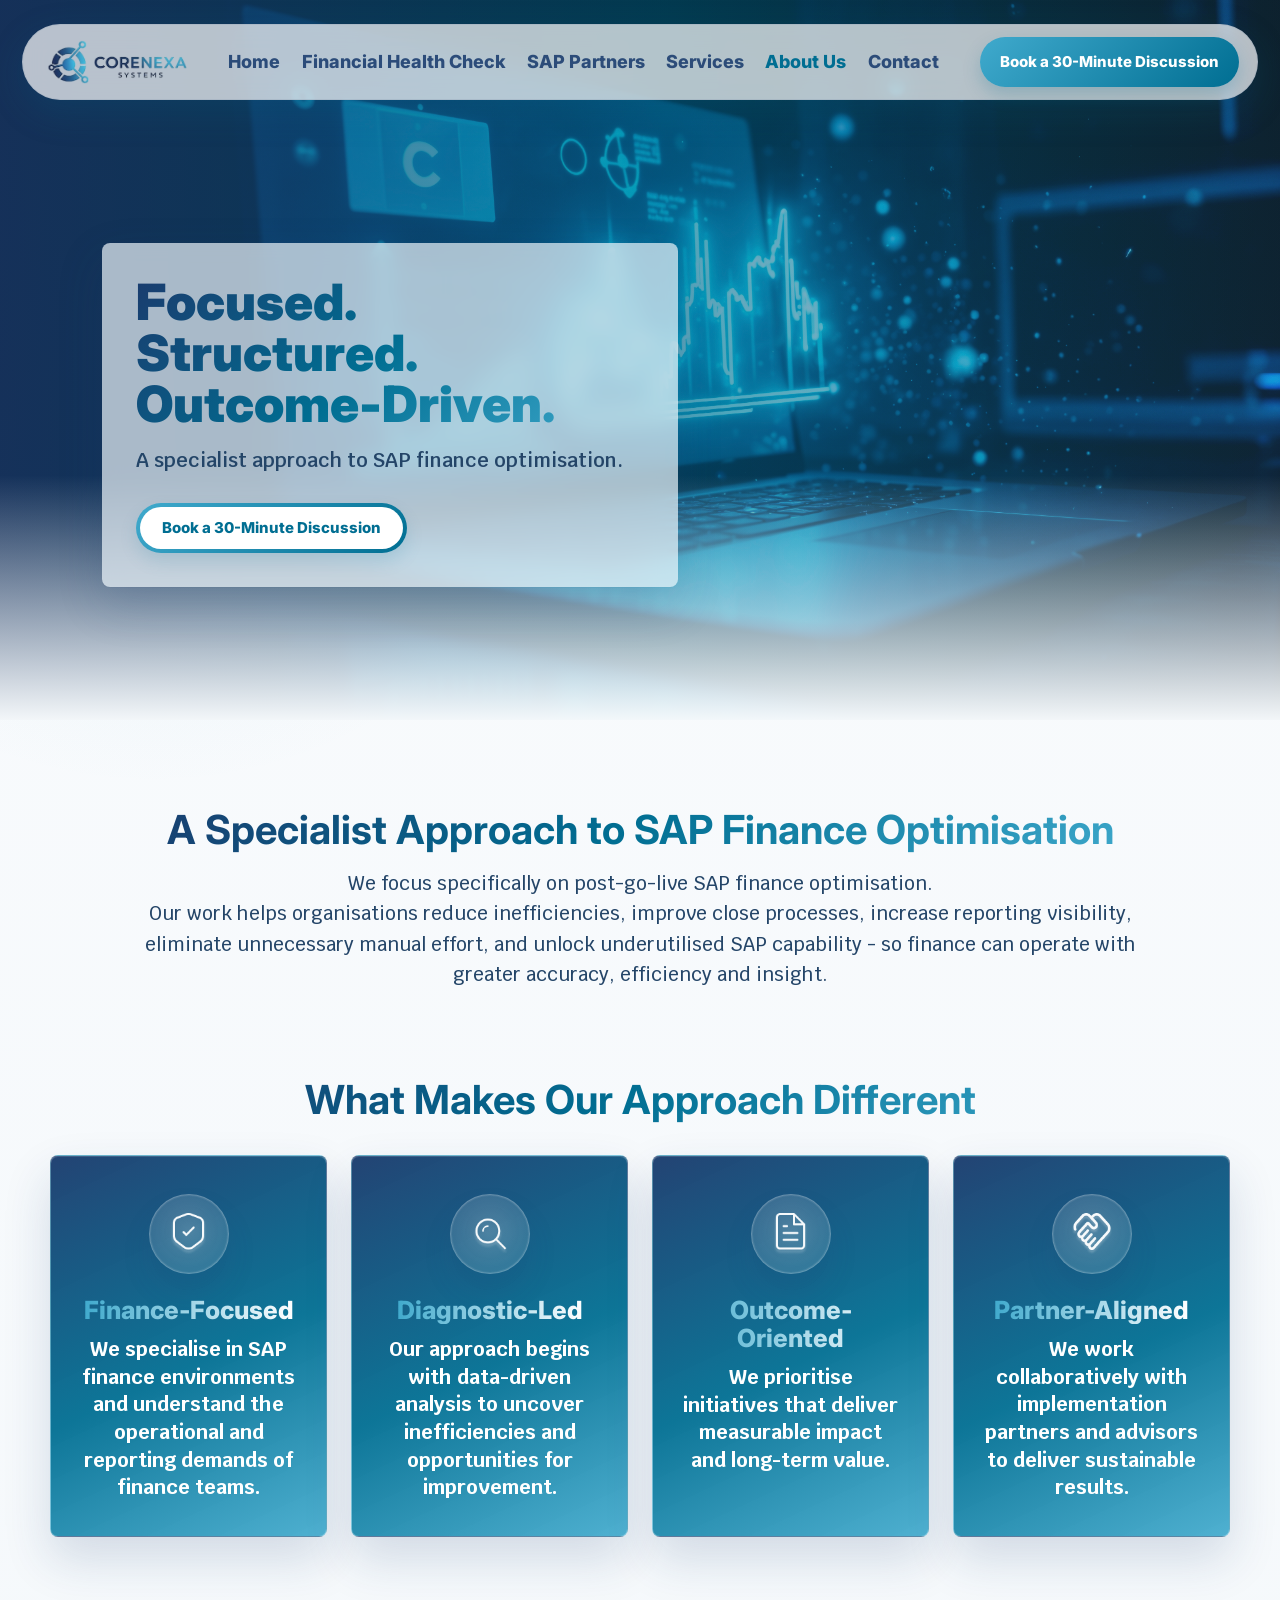
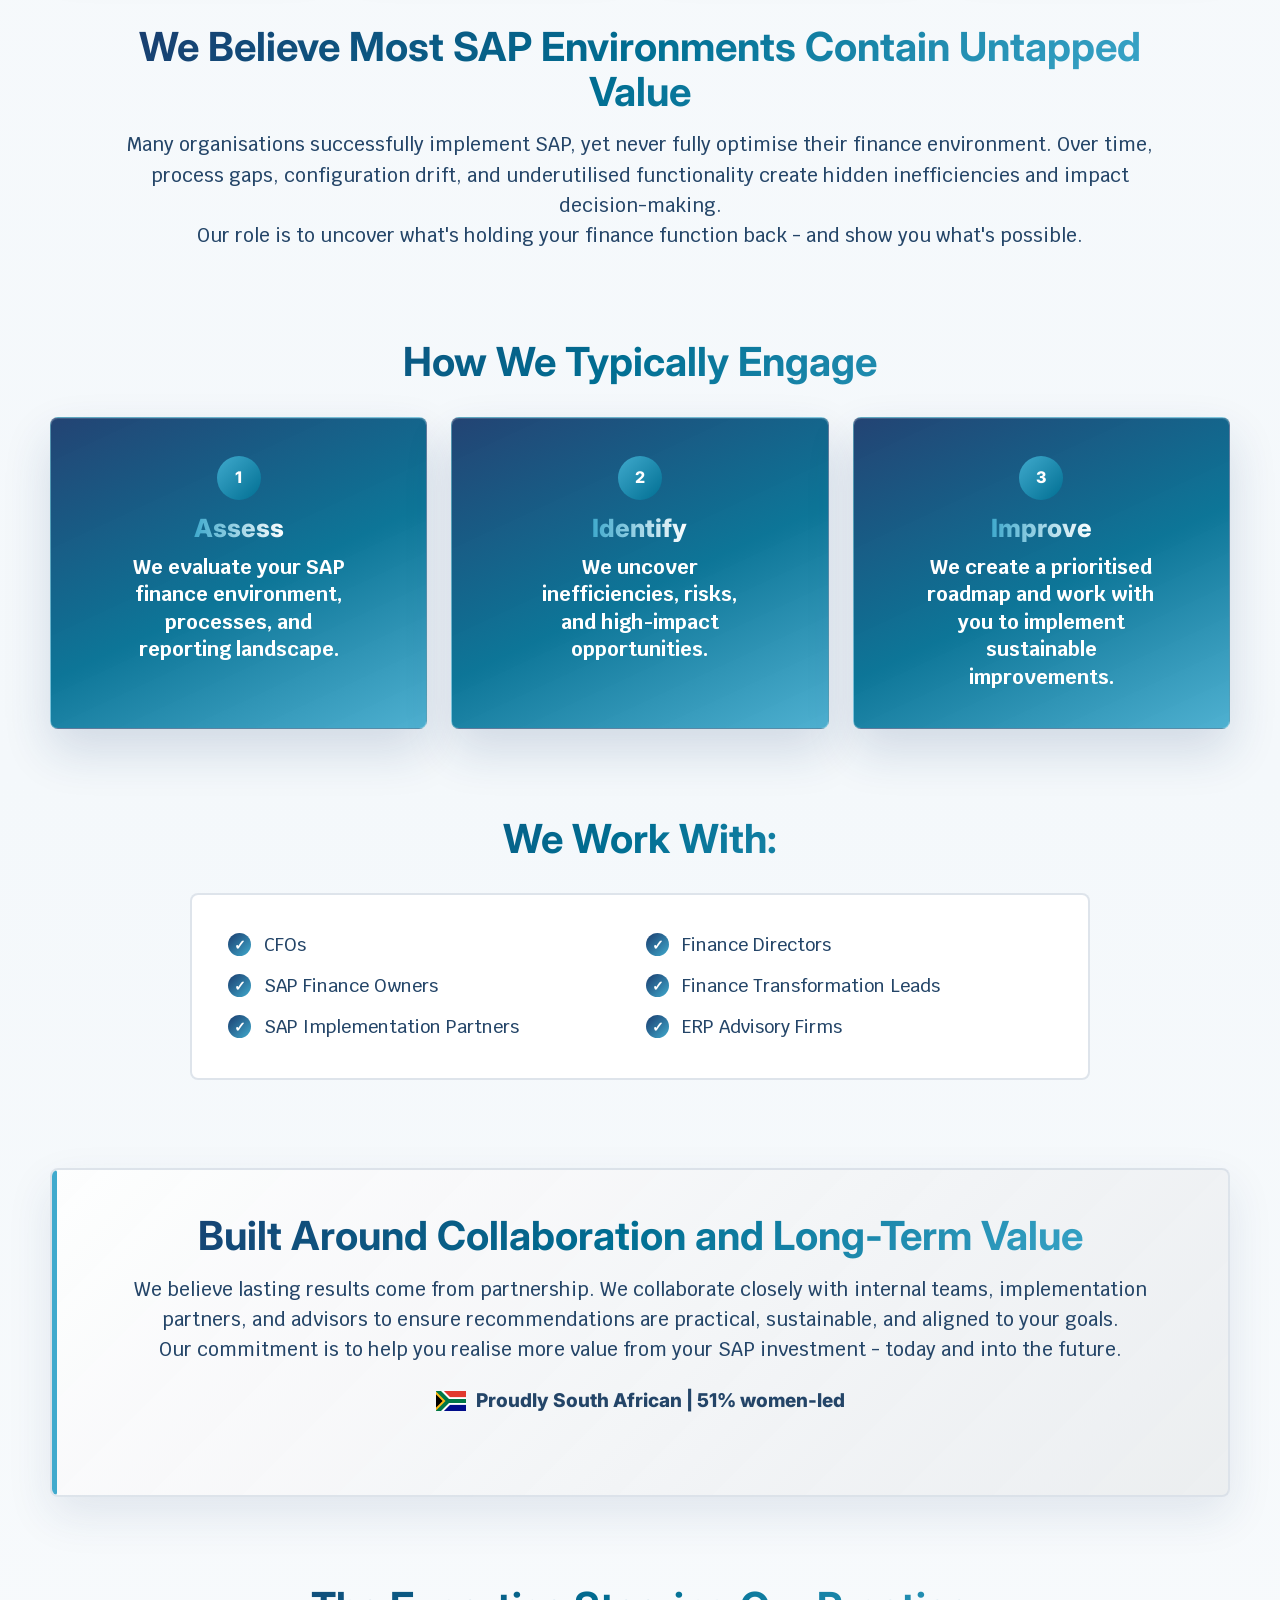
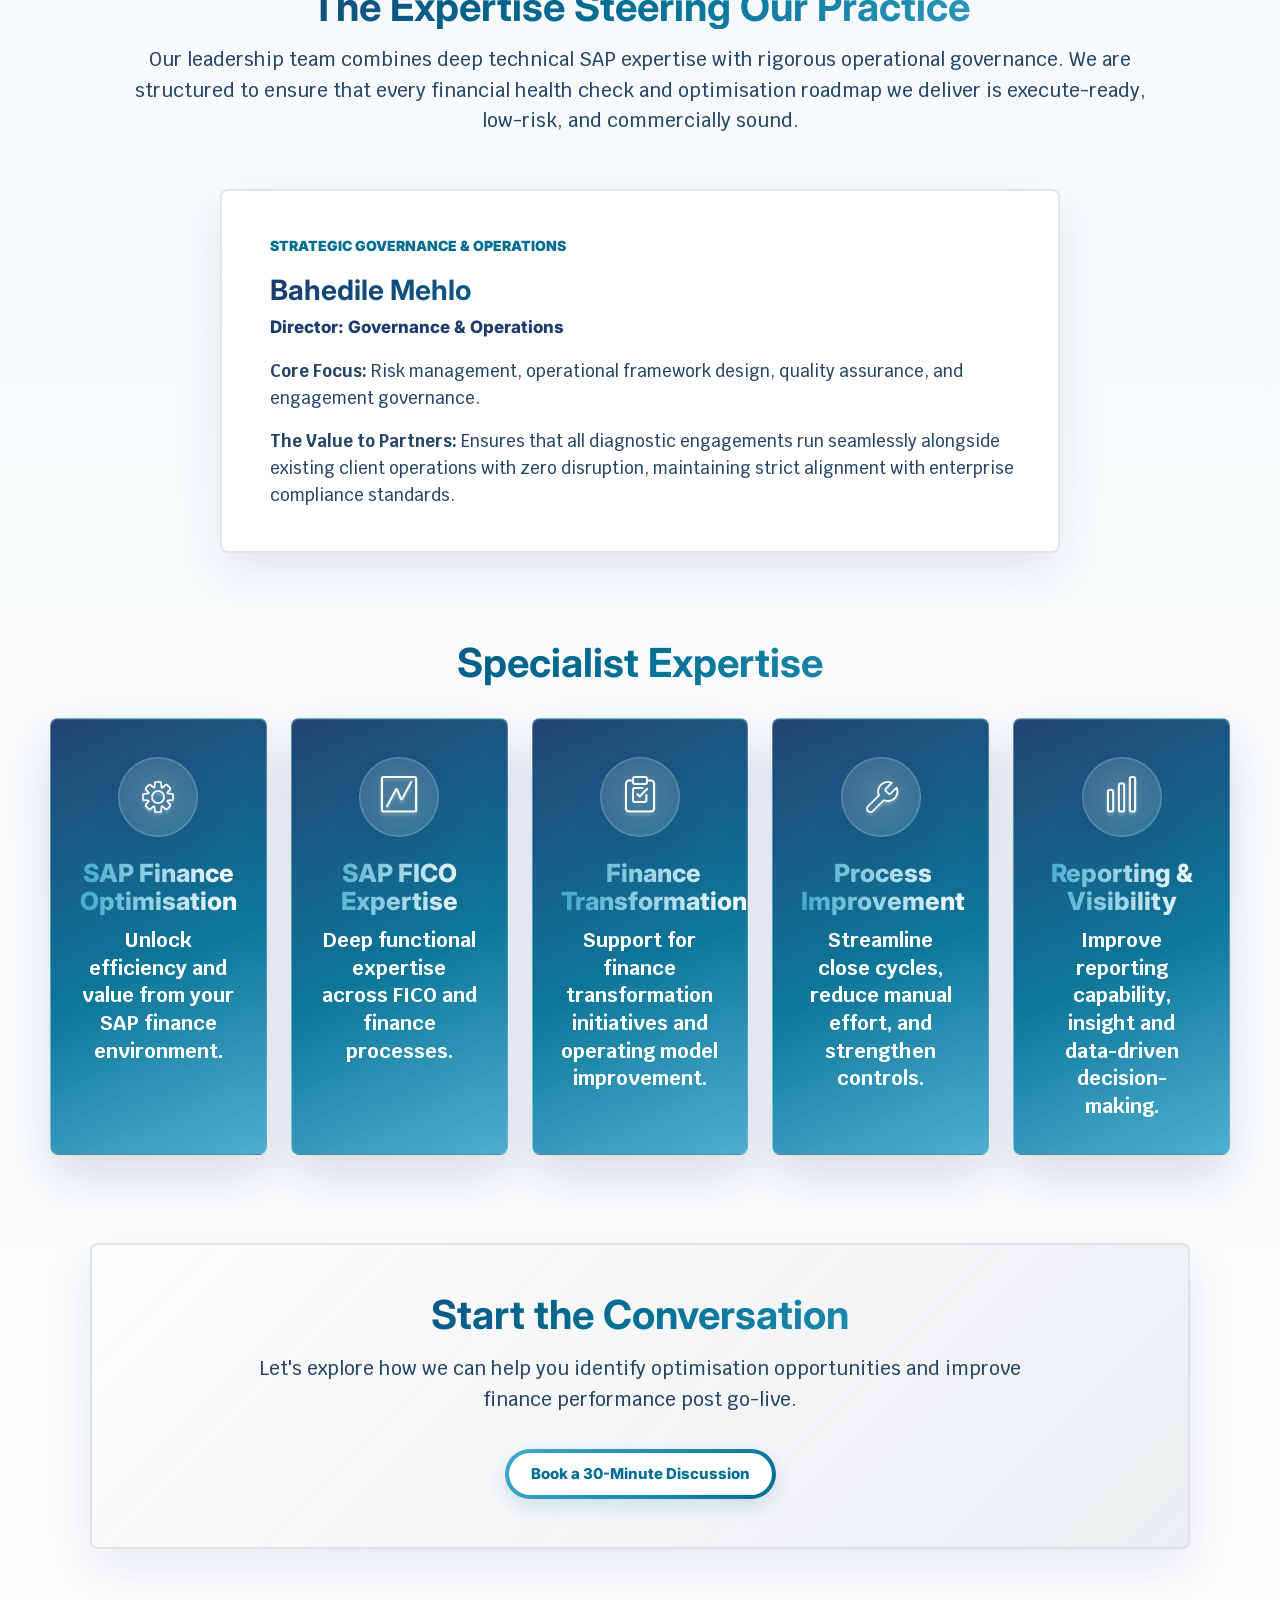
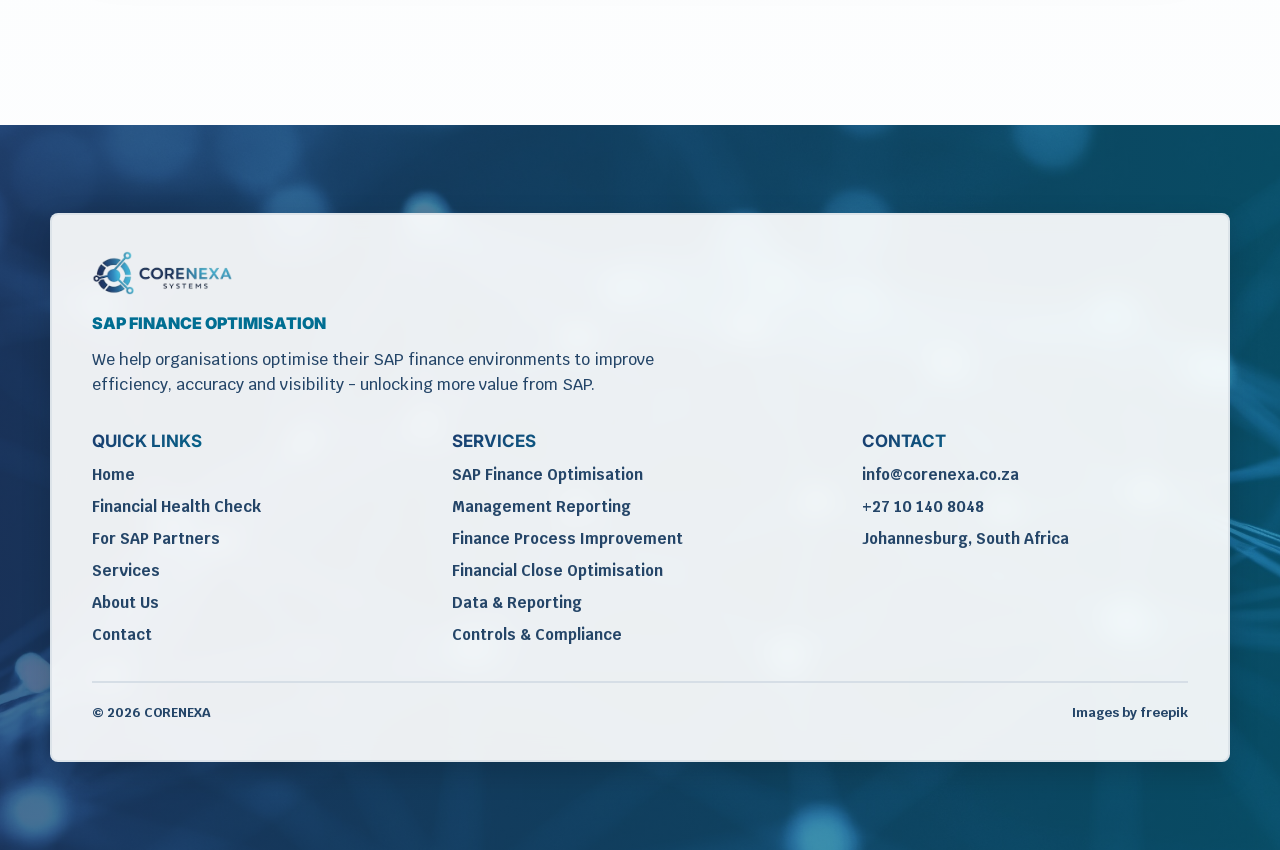
==== about.html @ 97062287 "Add files via upload" ====
<!DOCTYPE html>
<html lang="en">

<head>
  <meta charset="UTF-8">
  <meta name="viewport" content="width=device-width, initial-scale=1.0">
  <meta name="description"
    content="Learn about Corenexa Systems and our specialist, diagnostic-led approach to SAP finance optimisation.">
  <title>About | Corenexa Systems</title>
  <link rel="preconnect" href="https://fonts.googleapis.com">
  <link rel="preconnect" href="https://fonts.gstatic.com" crossorigin>
  <link
    href="https://fonts.googleapis.com/css2?family=Inter:wght@700;800;900&family=Krub:wght@400;500;600;700&display=swap"
    rel="stylesheet">
  <link rel="stylesheet" href="styles.css">
</head>

<body class="about-page">
  <header class="site-header">
    <nav class="navbar" aria-label="Main navigation">
      <a href="index.html" class="brand" aria-label="Corenexa Systems home">
        <img class="brand-logo" src="img/corenexa-logo.png" alt="Corenexa Systems logo">
      </a>

      <div class="nav-links">
        <a href="index.html">Home</a>
        <a href="financial health check.html">Financial Health Check</a>
        <a href="sap partners.html">SAP Partners</a>
        <a href="services.html">Services</a>
        <a href="about.html" aria-current="page">About Us</a>
        <a href="contact.html">Contact</a>
      </div>

      <a href="contact.html" class="nav-cta">Book a 30-Minute Discussion</a>
    </nav>
  </header>

  <section class="about-hero">
    <img class="page-hero-bg" src="img/ai-powered-device-concept.jpg" alt="" aria-hidden="true">
    <div class="about-hero-copy">
      <h1>Focused. Structured. Outcome-Driven.</h1>
      <p>A specialist approach to SAP finance optimisation.</p>
      <a href="contact.html" class="button">Book a 30-Minute Discussion</a>
    </div>
  </section>

  <main class="container about-container">
    <section class="about-intro-section" aria-labelledby="about-intro-title">
      <div class="about-section-copy">
        <h2 id="about-intro-title">A Specialist Approach to SAP Finance Optimisation</h2>
        <p>We focus specifically on post-go-live SAP finance optimisation.</p>
        <p>Our work helps organisations reduce inefficiencies, improve close processes, increase reporting visibility,
          eliminate unnecessary manual effort, and unlock underutilised SAP capability - so finance can operate with
          greater accuracy, efficiency and insight.</p>
      </div>
    </section>

    <section class="about-difference-section" aria-labelledby="difference-title">
      <div class="about-section-copy">
        <h2 id="difference-title">What Makes Our Approach Different</h2>
      </div>

      <div class="about-feature-grid">
        <article class="about-feature-card">
          <div class="about-card-icon">
            <img src="img/secure-icon.png" alt="" aria-hidden="true">
          </div>
          <h3>Finance-Focused</h3>
          <p>We specialise in SAP finance environments and understand the operational and reporting demands of finance
            teams.</p>
        </article>

        <article class="about-feature-card">
          <div class="about-card-icon">
            <img src="img/search-icon.png" alt="" aria-hidden="true">
          </div>
          <h3>Diagnostic-Led</h3>
          <p>Our approach begins with data-driven analysis to uncover inefficiencies and opportunities for improvement.
          </p>
        </article>

        <article class="about-feature-card">
          <div class="about-card-icon">
            <img src="img/file-icon.png" alt="" aria-hidden="true">
          </div>
          <h3>Outcome-Oriented</h3>
          <p>We prioritise initiatives that deliver measurable impact and long-term value.</p>
        </article>

        <article class="about-feature-card">
          <div class="about-card-icon">
            <img src="img/handshake-icon.png" alt="" aria-hidden="true">
          </div>
          <h3>Partner-Aligned</h3>
          <p>We work collaboratively with implementation partners and advisors to deliver sustainable results.</p>
        </article>
      </div>
    </section>

    <section class="about-value-section">
      <div class="about-section-copy">
        <h2>We Believe Most SAP Environments Contain Untapped Value</h2>
        <p>Many organisations successfully implement SAP, yet never fully optimise their finance environment. Over time,
          process gaps, configuration drift, and underutilised functionality create hidden inefficiencies and impact
          decision-making.</p>
        <p>Our role is to uncover what's holding your finance function back - and show you what's possible.</p>
      </div>
    </section>

    <section class="about-engage-section" aria-labelledby="engage-title">
      <div class="about-section-copy">
        <h2 id="engage-title">How We Typically Engage</h2>
      </div>

      <div class="about-steps-grid">
        <article class="about-step-card">
          <span>1</span>
          <h3>Assess</h3>
          <p>We evaluate your SAP finance environment, processes, and reporting landscape.</p>
        </article>

        <article class="about-step-card">
          <span>2</span>
          <h3>Identify</h3>
          <p>We uncover inefficiencies, risks, and high-impact opportunities.</p>
        </article>

        <article class="about-step-card">
          <span>3</span>
          <h3>Improve</h3>
          <p>We create a prioritised roadmap and work with you to implement sustainable improvements.</p>
        </article>
      </div>
    </section>

    <section class="about-audience-section" aria-labelledby="audience-title">
      <div class="about-section-copy">
        <h2 id="audience-title">We Work With:</h2>
      </div>

      <ul class="about-check-list about-audience-list">
        <li>CFOs</li>
        <li>Finance Directors</li>
        <li>SAP Finance Owners</li>
        <li>Finance Transformation Leads</li>
        <li>SAP Implementation Partners</li>
        <li>ERP Advisory Firms</li>
      </ul>
    </section>

    <section class="about-collaboration-section">
      <div class="about-section-copy">
        <h2>Built Around Collaboration and Long-Term Value</h2>
        <p>We believe lasting results come from partnership. We collaborate closely with internal teams, implementation
          partners, and advisors to ensure recommendations are practical, sustainable, and aligned to your goals.</p>
        <p>Our commitment is to help you realise more value from your SAP investment - today and into the future.</p>
        <p class="about-ownership-note"> <img src="img/flag-icon.png" alt="" aria-hidden="true"> Proudly South African |
          51% women-led</p>
      </div>
    </section>

    <section class="about-leadership-section" aria-labelledby="leadership-title">
      <div class="about-section-copy">
        <h2 id="leadership-title">The Expertise Steering Our Practice</h2>
        <p>Our leadership team combines deep technical SAP expertise with rigorous operational governance. We are
          structured to ensure that every financial health check and optimisation roadmap we deliver is execute-ready,
          low-risk, and commercially sound.</p>
      </div>

      <div class="about-leadership-grid">
        <article class="about-leadership-card">
          <span class="profile-label">Strategic Governance &amp; Operations</span>
          <h3>Bahedile Mehlo</h3>
          <p class="profile-role">Director: Governance &amp; Operations</p>
          <p><strong>Core Focus:</strong> Risk management, operational framework design, quality assurance, and
            engagement governance.</p>
          <p><strong>The Value to Partners:</strong> Ensures that all diagnostic engagements run seamlessly alongside
            existing client operations with zero disruption, maintaining strict alignment with enterprise compliance
            standards.</p>
        </article>
      </div>
    </section>

    <section class="about-expertise-section" aria-labelledby="expertise-title">
      <div class="about-section-copy">
        <h2 id="expertise-title">Specialist Expertise</h2>
      </div>

      <div class="about-expertise-grid">
        <article class="about-expertise-card">
          <div class="about-card-icon">
            <img src="img/gear-icon.png" alt="" aria-hidden="true">
          </div>
          <h3>SAP Finance Optimisation</h3>
          <p>Unlock efficiency and value from your SAP finance environment.</p>
        </article>

        <article class="about-expertise-card">
          <div class="about-card-icon">
            <img src="img/stats-icon.png" alt="" aria-hidden="true">
          </div>
          <h3>SAP FICO Expertise</h3>
          <p>Deep functional expertise across FICO and finance processes.</p>
        </article>

        <article class="about-expertise-card">
          <div class="about-card-icon">
            <img src="img/clipboard-icon.png" alt="" aria-hidden="true">
          </div>
          <h3>Finance Transformation</h3>
          <p>Support for finance transformation initiatives and operating model improvement.</p>
        </article>

        <article class="about-expertise-card">
          <div class="about-card-icon">
            <img src="img/tool-icon.png" alt="" aria-hidden="true">
          </div>
          <h3>Process Improvement</h3>
          <p>Streamline close cycles, reduce manual effort, and strengthen controls.</p>
        </article>

        <article class="about-expertise-card">
          <div class="about-card-icon">
            <img src="img/graph-icon.png" alt="" aria-hidden="true">
          </div>
          <h3>Reporting &amp; Visibility</h3>
          <p>Improve reporting capability, insight and data-driven decision-making.</p>
        </article>
      </div>
    </section>

    <section class="cta about-bottom-cta">
      <h2>Start the Conversation</h2>
      <p>Let's explore how we can help you identify optimisation opportunities and improve finance performance post
        go-live.</p>
      <a href="contact.html" class="button">Book a 30-Minute Discussion</a>
    </section>
  </main>

  <footer class="site-footer">
    <img class="footer-bg" src="img/abstract-technology-network (1).jpg" alt="" aria-hidden="true">
    <div class="footer-inner about-footer-inner">
      <div class="footer-brand-block">
        <a href="index.html" aria-label="Corenexa Systems home">
          <img class="footer-logo" src="img/corenexa-logo.png" alt="Corenexa Systems logo">
        </a>
        <p class="footer-tagline">SAP FINANCE OPTIMISATION</p>
        <p>We help organisations optimise their SAP finance environments to improve efficiency, accuracy and visibility
          - unlocking more value from SAP.</p>
      </div>

      <div class="about-footer-grid">
        <div>
          <h3>Quick Links</h3>
          <ul>
            <li><a href="index.html">Home</a></li>
            <li><a href="financial health check.html">Financial Health Check</a></li>
            <li><a href="sap partners.html">For SAP Partners</a></li>
            <li><a href="services.html">Services</a></li>
            <li><a href="about.html">About Us</a></li>
            <li><a href="contact.html">Contact</a></li>
          </ul>
        </div>

        <div>
          <h3>Services</h3>
          <ul>
            <li>SAP Finance Optimisation</li>
            <li>Management Reporting</li>
            <li>Finance Process Improvement</li>
            <li>Financial Close Optimisation</li>
            <li>Data &amp; Reporting</li>
            <li>Controls &amp; Compliance</li>
          </ul>
        </div>

        <div>
          <h3>Contact</h3>
          <ul>
            <li><a href="mailto:info@corenexa.co.za">info@corenexa.co.za</a></li>
            <li><a href="tel:+27101408048">+27 10 140 8048</a></li>
            <li>Johannesburg, South Africa</li>
          </ul>
        </div>
      </div>

      <div class="footer-bottom">
        <span>&copy; 2026 CORENEXA</span>
        <span>Images by freepik</span>
      </div>
    </div>
  </footer>
  <script src="script.js" defer></script>
</body>

</html>
---- styles.css ----
:root {
  --primary-blue: #1a3c6e;
  --deep-blue: #006e92;
  --accent-blue: #40aacd;
  --accent-blue-soft: rgba(64, 170, 205, 0.16);
  --ink: #1a3c6e;
  --text-main: #244568;
  --text-muted: #526b82;
  --white: #ffffff;
  --bg-light: #f4f8fb;
  --bg-panel: #e7eef4;
  --bg-panel-strong: #d6dee6;
  --border-soft: rgba(26, 60, 110, 0.14);
  --shadow-soft: 0 18px 45px rgba(26, 60, 110, 0.1);
  --shadow-card: 0 20px 42px rgba(26, 60, 110, 0.14);
  --gradient-blue: linear-gradient(135deg, #1a3c6e 0%, #006e92 48%, #40aacd 100%);
  --button-gradient: linear-gradient(135deg, #40aacd 0%, #006e92 100%);
  --button-gradient-hover: linear-gradient(135deg, #5bb8d9 0%, #004f6b 100%);
  --section-space: 88px;
  --section-space-sm: 48px;
  --grid-gap: 24px;
  --panel-radius: 8px;
  --card-radius: 8px;
}

* {
  box-sizing: border-box;
  margin: 0;
  padding: 0;
}

html {
  scroll-behavior: smooth;
  scroll-padding-top: 112px;
}

body {
  min-width: 320px;
  overflow-x: hidden;
  background:
    radial-gradient(circle at 12% 6%, rgba(64, 170, 205, 0.11), transparent 28rem),
    linear-gradient(180deg, #f9fbfd 0%, var(--bg-light) 42%, #ffffff 100%);
  color: var(--text-main);
  font-family: "Krub", Arial, sans-serif;
  line-height: 1.6;
}

body::before {
  content: "";
  position: fixed;
  inset: 0;
  z-index: -3;
  pointer-events: none;
  background-image:
    linear-gradient(rgba(26, 60, 110, 0.032) 1px, transparent 1px),
    linear-gradient(90deg, rgba(26, 60, 110, 0.032) 1px, transparent 1px);
  background-size: 54px 54px;
  mask-image: linear-gradient(to bottom, rgba(0, 0, 0, 0.6), transparent 72%);
}

img,
svg,
iframe {
  max-width: 100%;
}

img {
  display: block;
}

a {
  color: inherit;
  text-decoration: none;
  transition: color 0.25s ease, opacity 0.25s ease, transform 0.25s ease, box-shadow 0.25s ease, background 0.25s ease;
}

button,
input,
select,
textarea {
  font: inherit;
}

:focus-visible {
  outline: 3px solid rgba(64, 170, 205, 0.55);
  outline-offset: 4px;
}

h1,
h2,
h3,
h4,
h5,
h6,
.nav-links a,
.nav-cta,
.button,
.landing-button {
  font-family: "Inter", Arial, sans-serif;
}

h1,
h2,
h3 {
  background: var(--gradient-blue);
  -webkit-background-clip: text;
  background-clip: text;
  color: transparent !important;
  -webkit-text-fill-color: transparent;
  line-height: 1.12;
}

p,
li {
  color: var(--text-main);
  font-weight: 500;
}

.container {
  width: min(100% - 48px, 1180px);
  margin-inline: auto;
  padding: var(--section-space) 0;
}

.site-header {
  position: absolute;
  top: 24px;
  left: 0;
  z-index: 1000;
  width: 100%;
  display: flex;
  justify-content: center;
  padding-inline: 22px;
  isolation: isolate;
  transition: top 0.28s ease;
}

.site-header::before {
  content: "";
  position: fixed;
  top: 0;
  left: 0;
  right: 0;
  z-index: -1;
  height: 126px;
  pointer-events: none;
  opacity: 0;
  background:
    linear-gradient(180deg, rgba(249, 251, 253, 0.96) 0%, rgba(244, 248, 251, 0.82) 58%, rgba(244, 248, 251, 0) 100%);
  backdrop-filter: blur(18px);
  -webkit-backdrop-filter: blur(18px);
  mask-image: linear-gradient(180deg, #000 0%, #000 68%, transparent 100%);
  -webkit-mask-image: linear-gradient(180deg, #000 0%, #000 68%, transparent 100%);
  transition: opacity 0.28s ease;
}

.site-header.is-scrolled {
  position: fixed;
  top: 14px;
}

.site-header.is-scrolled::before,
.nav-open .site-header::before {
  opacity: 1;
}

.navbar {
  position: relative;
  width: min(100%, 1400px);
  min-height: 76px;
  display: flex;
  align-items: center;
  justify-content: space-between;
  gap: 18px;
  padding: 12px 18px 12px 24px;
  border: 1px solid rgba(148, 163, 184, 0.36);
  border-radius: 999px;
  background: rgba(255, 255, 255, 0.70);
  box-shadow: 0 12px 36px rgba(0, 110, 146, 0.17);
  backdrop-filter: blur(14px);
  -webkit-backdrop-filter: blur(14px);
}

.site-header.is-scrolled .navbar {
  background: rgba(255, 255, 255, 0.98);
  border-color: rgba(148, 163, 184, 0.42);
  box-shadow: 0 14px 38px rgba(0, 110, 146, 0.2);
}

.brand {
  flex: 0 0 auto;
}

.brand-logo {
  width: auto;
  max-width: 178px;
  height: 44px;
  object-fit: contain;
}

.nav-links {
  display: flex;
  align-items: center;
  justify-content: center;
  gap: clamp(10px, 1.35vw, 22px);
}

.nav-links a {
  position: relative;
  padding: 8px 2px;
  color: var(--ink);
  font-size: 18px;
  font-weight: 800;
  line-height: 1.2;
  white-space: nowrap;
  opacity: 0.88;
}

.nav-links a::after {
  content: "";
  position: absolute;
  left: 0;
  right: 0;
  bottom: 2px;
  height: 2px;
  border-radius: 999px;
  background: var(--accent-blue);
  opacity: 0;
  transform: scaleX(0.45);
  transition: opacity 0.25s ease, transform 0.25s ease;
}

.nav-links a:hover,
.nav-links a[aria-current="page"] {
  color: var(--deep-blue);
  opacity: 1;
}

.nav-links a:hover::after,
.nav-links a[aria-current="page"]::after {
  opacity: 1;
  transform: scaleX(1);
}

.nav-cta,
.button,
.landing-button {
  position: relative;
  min-height: 50px;
  display: inline-flex;
  align-items: center;
  justify-content: center;
  gap: 8px;
  border-radius: 999px;
  font-size: 15px;
  font-weight: 800;
  line-height: 1.2;
  letter-spacing: 0;
  cursor: pointer;
  overflow: hidden;
  isolation: isolate;
}

.nav-cta {
  flex: 0 0 auto;
  padding: 12px 20px;
  background: var(--button-gradient);
  color: var(--white);
  box-shadow: 0 8px 18px rgba(0, 110, 146, 0.22);
}

.nav-cta:hover {
  background: var(--button-gradient-hover);
  transform: translateY(-1px);
}

.button,
.landing-button {
  padding: 12px 22px;
  border: 4px solid transparent;
  background-image: linear-gradient(#ffffff, #ffffff), var(--button-gradient);
  background-origin: padding-box, border-box;
  background-clip: padding-box, border-box;
  color: var(--deep-blue);
  box-shadow: 0 8px 18px rgba(0, 110, 146, 0.14);
}

.button:hover,
.landing-button:hover {
  background-image: linear-gradient(#ffffff, #ffffff), var(--button-gradient-hover);
  box-shadow: 0 12px 24px rgba(0, 110, 146, 0.18);
  transform: translateY(-2px);
}

.arrow-link {
  font-family: "Inter", Arial, sans-serif;
  display: inline-flex;
  align-items: center;
  gap: 0.35rem;
  color: var(--deep-blue);
  font-weight: 800;
  text-decoration: none;
  transition: color 0.25s ease, transform 0.25s ease;
}

.arrow-link:hover {
  color: var(--deep-blue);
  transform: translateX(2px);
}

.arrow-link span[aria-hidden="true"] {
  display: inline-flex;
  transition: transform 0.25s ease;
}

.arrow-link:hover span[aria-hidden="true"] {
  transform: translateX(3px);
}

.button-secondary {
  background-image: linear-gradient(#f4f8fb, #f4f8fb), linear-gradient(135deg, rgba(26, 60, 110, 0.34), rgba(64, 170, 205, 0.5));
  color: var(--ink);
}

.button::after,
.landing-button::after,
.nav-cta::after {
  content: "";
  position: absolute;
  left: var(--ripple-x, 50%);
  top: var(--ripple-y, 50%);
  z-index: -1;
  width: 12px;
  height: 12px;
  border-radius: 50%;
  background: rgba(64, 170, 205, 0.24);
  opacity: 0;
  pointer-events: none;
  transform: translate(-50%, -50%) scale(1);
}

.button.is-pressing::after,
.landing-button.is-pressing::after,
.nav-cta.is-pressing::after {
  animation: button-ripple 0.55s ease-out;
}

.nav-toggle {
  display: none;
  width: 46px;
  height: 46px;
  flex: 0 0 auto;
  align-items: center;
  justify-content: center;
  flex-direction: column;
  gap: 5px;
  border: 0;
  border-radius: 50%;
  background: rgba(255, 255, 255, 0.94);
  box-shadow: 0 8px 22px rgba(0, 110, 146, 0.16);
  cursor: pointer;
}

.nav-toggle span {
  width: 20px;
  height: 2px;
  border-radius: 999px;
  background: var(--ink);
  transition: opacity 0.25s ease, transform 0.25s ease;
}

.nav-open .nav-toggle span:nth-child(1) {
  transform: translateY(7px) rotate(45deg);
}

.nav-open .nav-toggle span:nth-child(2) {
  opacity: 0;
}

.nav-open .nav-toggle span:nth-child(3) {
  transform: translateY(-7px) rotate(-45deg);
}

.landing-bg,
.page-hero-bg,
.footer-bg {
  position: absolute;
  inset: 0;
  z-index: -2;
  width: 100%;
  height: 100%;
  object-fit: cover;
}

.large-icon,
.icon,
.service-icon,
.about-card-icon {
  display: inline-flex;
  align-items: center;
  justify-content: center;
  flex-shrink: 0;
  background:
    linear-gradient(#ffffff, #ffffff) padding-box,
    linear-gradient(135deg, rgba(64, 170, 205, 0.55), rgba(0, 110, 146, 0.42)) border-box;
  border: 1px solid transparent;
  box-shadow: 0 12px 24px rgba(26, 60, 110, 0.08);
}

.large-icon {
  width: 78px;
  height: 78px;
  padding: 13px;
  border-radius: 50%;
}

.icon,
.service-icon,
.about-card-icon {
  width: 64px;
  height: 64px;
  margin: 0 auto 14px;
  border-radius: 50%;
  padding: 11px;
}

.large-icon img,
.icon img,
.service-icon img,
.about-card-icon img {
  width: 100%;
  height: 100%;
  object-fit: contain;
}

.financial-page .card .icon,
.sap-partners-page .sap-challenge-card .icon,
.services-page .service-card .service-icon,
.about-page .about-feature-card .about-card-icon,
.about-page .about-expertise-card .about-card-icon {
  width: 80px;
  height: 80px;
  margin: 0 auto 22px;
  padding: 18px;
  border: 1px solid rgba(255, 255, 255, 0.22);
  background:
    radial-gradient(circle at 50% 46%, rgba(255, 255, 255, 0.14), rgba(255, 255, 255, 0.04) 64%),
    rgba(255, 255, 255, 0.1);
  box-shadow:
    0 18px 28px rgba(26, 60, 110, 0.16),
    inset 0 0 0 1px rgba(255, 255, 255, 0.08);
}

.financial-page .card .icon img,
.sap-partners-page .sap-challenge-card .icon img,
.services-page .service-card .service-icon img,
.about-page .about-feature-card .about-card-icon img,
.about-page .about-expertise-card .about-card-icon img {
  filter: brightness(0) invert(1);
  opacity: 0.96;
}

.reveal-on-scroll {
  opacity: 0;
  transform: translateY(28px);
  transition: opacity 0.7s ease, transform 0.7s cubic-bezier(0.22, 1, 0.36, 1), box-shadow 0.25s ease;
  transition-delay: var(--reveal-delay, 0ms);
}

.reveal-on-scroll.is-visible,
.is-visible {
  opacity: 1;
  transform: translateY(0);
}

.site-toast {
  position: fixed;
  right: 22px;
  bottom: 22px;
  z-index: 2000;
  max-width: min(360px, calc(100vw - 44px));
  padding: 16px 18px;
  border-radius: var(--card-radius);
  background: var(--ink);
  color: var(--white);
  font-weight: 700;
  box-shadow: 0 18px 38px rgba(0, 110, 146, 0.24);
  opacity: 0;
  pointer-events: none;
  transform: translateY(18px);
  transition: opacity 0.25s ease, transform 0.25s ease;
}

.site-toast.is-visible {
  opacity: 1;
  transform: translateY(0);
}

@keyframes button-ripple {
  0% {
    opacity: 0.7;
    transform: translate(-50%, -50%) scale(1);
  }

  100% {
    opacity: 0;
    transform: translate(-50%, -50%) scale(28);
  }
}

.metrics {
  margin-top: 32px;
}

.metric {
  min-height: 160px;
  padding: 26px 24px;
  border: 2px solid var(--bg-panel-strong);
  border-radius: var(--card-radius);
  background: var(--white);
  box-shadow: 0 10px 26px rgba(26, 60, 110, 0.055);
  text-align: center;
}

.metric strong {
  display: block;
  margin-bottom: 12px;
  color: var(--accent-blue);
  font-family: "Inter", Arial, sans-serif;
  font-size: clamp(28px, 3vw, 36px);
  line-height: 1.08;
}

.metric p {
  color: var(--text-main);
  font-size: 16px;
  line-height: 1.35;
}

.check-list,
.investment-list,
.sap-value-list,
.sap-check-list,
.services-check-list,
.about-check-list {
  display: grid;
  gap: 12px;
  list-style: none;
}

.check-list li,
.investment-list li,
.sap-value-list li,
.sap-check-list li,
.services-check-list li,
.about-check-list li {
  position: relative;
  padding-left: 36px;
  color: var(--text-main);
  font-size: 18px;
}

.check-list li::before,
.investment-list li::before,
.sap-value-list li::before,
.sap-check-list li::before,
.services-check-list li::before,
.about-check-list li::before {
  content: "\2713";
  position: absolute;
  left: 0;
  top: 2px;
  width: 23px;
  height: 23px;
  display: inline-flex;
  align-items: center;
  justify-content: center;
  border-radius: 50%;
  background: linear-gradient(135deg, #1a3c6e 0%, #40aacd 100%);
  color: var(--white);
  font-size: 14px;
  font-weight: 800;
  line-height: 1;
}

.home-page .landing {
  position: relative;
  min-height: 680px;
  height: 100vh;
  display: flex;
  align-items: center;
  padding: 150px 8% 80px;
  overflow: hidden;
  isolation: isolate;
}

.home-page .landing::before {
  content: "";
  position: absolute;
  inset: 0;
  z-index: -1;
  background:
    linear-gradient(90deg, rgba(26, 60, 110, 0.76), rgba(0, 110, 146, 0.48) 52%, rgba(64, 170, 205, 0.14)),
    linear-gradient(180deg, rgba(26, 60, 110, 0.18), rgba(26, 60, 110, 0.28));
}

.home-page .landing::after {
  content: "";
  position: absolute;
  inset: auto 0 0;
  z-index: -1;
  height: 34%;
  background: linear-gradient(to bottom, transparent, rgba(247, 250, 252, 0.98));
}

.home-page .landing-content {
  position: relative;
  min-width: 0;
  width: 100%;
  max-width: 760px;
  flex: 0 1 760px;
  padding: 34px;
  border-radius: var(--panel-radius);
  background: rgba(236, 244, 250, 0.7);
  box-shadow: 0 18px 45px rgba(26, 60, 110, 0.18);
  backdrop-filter: blur(10px);
  -webkit-backdrop-filter: blur(10px);
}

.home-page .landing-content::before {
  content: "";
  display: block;
  width: 86px;
  height: 5px;
  margin-bottom: 22px;
  border-radius: 999px;
  background: var(--accent-blue);
}

.home-page .landing-content h1 {
  max-width: 760px;
  margin-bottom: 16px;
  color: var(--ink);
  font-size: 50px;
  font-weight: 900;
  line-height: 1.02;
  overflow-wrap: anywhere;
}

.home-page .landing-content p {
  max-width: 680px;
  margin-bottom: 28px;
  color: var(--text-main);
  font-size: clamp(18px, 1.55vw, 23px);
  font-weight: 600;
  line-height: 1.5;
}

.home-page .hero,
.home-page .expectations,
.home-page .expertise {
  max-width: 1040px;
  margin-inline: auto;
  text-align: center;
}

.home-page .hero,
.home-page .expectations,
.home-page .expertise,
.home-page .diagnostic,
.home-page .partner,
.home-page .cta {
  margin-bottom: var(--section-space);
}

.home-page .hero h1,
.home-page .expectations h2,
.home-page .expertise h2,
.home-page .cta h2 {
  margin-bottom: 16px;
  color: var(--ink);
  font-size: clamp(32px, 4vw, 40px);
}

.home-page .hero h1 {
  margin-top: -40px;
}

.home-page .expertise h2 {
  margin-top: -40px;
}

.home-page .hero h1::after,
.home-page .expectations h2::after,
.home-page .expertise h2::after {
  content: "";
  display: block;
  width: 66px;
  height: 4px;
  margin: 18px auto 0;
  border-radius: 999px;
  background: var(--accent-blue);
}

.home-page .hero p,
.home-page .expertise p {
  max-width: 980px;
  margin: 0 auto 10px;
  color: var(--text-main);
  font-size: 19px;
}

.home-page .cards,
.home-page .metrics {
  display: grid;
  grid-template-columns: repeat(4, minmax(0, 1fr));
  gap: var(--grid-gap);
}

.home-page .card {
  position: relative;
  min-height: 312px;
  display: flex;
  flex-direction: column;
  align-items: center;
  justify-content: flex-start;
  overflow: hidden;
  margin-top: 40px;
  margin-bottom: -20px;
  padding: 38px 28px 34px;
  border: 1px solid rgba(255, 255, 255, 0.28);
  border-radius: var(--card-radius);
  background:
    linear-gradient(155deg, rgba(26, 60, 110, 0.96) 0%, rgba(0, 110, 146, 0.95) 54%, rgba(64, 170, 205, 0.92) 100%);
  text-align: center;
  box-shadow:
    0 22px 48px rgba(26, 60, 110, 0.16),
    inset 0 1px 0 rgba(255, 255, 255, 0.14);
  transition: transform 0.25s ease, box-shadow 0.25s ease;
}

.home-page .card::before {
  content: "";
  position: absolute;
  inset: 0 0 auto;
  height: 4px;
  background: var(--accent-blue);
}

.home-page .card::after {
  content: "";
  position: absolute;
  inset: 0;
  opacity: 0;
  pointer-events: none;
  background: radial-gradient(circle at var(--mouse-x, 50%) var(--mouse-y, 0%), rgba(255, 255, 255, 0.22), transparent 34%);
  transition: opacity 0.25s ease;
}

.home-page .card:hover {
  box-shadow:
    0 30px 58px rgba(26, 60, 110, 0.22),
    inset 0 1px 0 rgba(255, 255, 255, 0.18);
  transform: translateY(-6px);
}

.home-page .card.is-lit::after {
  opacity: 1;
}

.home-page .card>* {
  position: relative;
  z-index: 1;
}

.home-page .card .icon {
  width: 80px;
  height: 80px;
  margin: 0 auto 22px;
  padding: 18px;
  border: 1px solid rgba(255, 255, 255, 0.22);
  background:
    radial-gradient(circle at 50% 46%, rgba(255, 255, 255, 0.14), rgba(255, 255, 255, 0.04) 64%),
    rgba(255, 255, 255, 0.1);
  box-shadow:
    0 18px 28px rgba(26, 60, 110, 0.16),
    inset 0 0 0 1px rgba(255, 255, 255, 0.08);
}

.home-page .card .icon img {
  filter: brightness(0) invert(1);
  opacity: 0.96;
}

.home-page .card h3 {
  max-width: 230px;
  margin: 0 auto 12px;
  background: linear-gradient(90deg, #40aacd 0%, #ffffff 100%);
  -webkit-background-clip: text;
  background-clip: text;
  -webkit-text-fill-color: transparent;
  color: transparent;
  font-size: 25px;
  font-weight: 800;
  line-height: 1.12;
}

.home-page .card p {
  max-width: 230px;
  margin: 0 auto;
  color: var(--white);
  font-size: 20px;
  font-weight: 700;
  line-height: 1.38;
}

.home-page .diagnostic,
.home-page .partner,
.home-page .cta {
  position: relative;
  border: 2px solid rgba(214, 222, 230, 0.8);
  border-radius: var(--panel-radius);
  background:
    linear-gradient(135deg, rgba(255, 255, 255, 0.92), rgba(236, 238, 240, 0.86)),
    var(--bg-panel);
  box-shadow: var(--shadow-soft);
}

.home-page .diagnostic,
.home-page .partner {
  overflow: hidden;
}

.home-page .diagnostic::before,
.home-page .partner::before {
  content: "";
  position: absolute;
  inset: 0 auto 0 0;
  width: 5px;
  background: var(--accent-blue);
}

.home-page .diagnostic {
  display: grid;
  grid-template-columns: minmax(0, 1fr) minmax(320px, 0.9fr);
  gap: 40px;
  align-items: center;
  padding: 44px;
}

.home-page .diagnostic-copy h2,
.home-page .partner h2 {
  margin-bottom: 18px;
  font-size: clamp(30px, 4vw, 38px);
}

.home-page .diagnostic-copy p,
.home-page .partner p {
  margin-bottom: 30px;
  color: var(--text-main);
  font-size: 19px;
}

.home-page .diagnostic-card {
  position: relative;
  min-height: 312px;
  display: flex;
  align-items: center;
  justify-content: flex-start;
  gap: 24px;
  overflow: hidden;
  padding: 38px 28px 34px;
  border: 1px solid rgba(255, 255, 255, 0.28);
  border-radius: var(--card-radius);
  background:
    linear-gradient(155deg, rgba(26, 60, 110, 0.96) 0%, rgba(0, 110, 146, 0.95) 54%, rgba(64, 170, 205, 0.92) 100%);
  box-shadow:
    0 22px 48px rgba(26, 60, 110, 0.16),
    inset 0 1px 0 rgba(255, 255, 255, 0.14);
  transition: transform 0.25s ease, box-shadow 0.25s ease;
}

.home-page .diagnostic-card::after {
  content: "";
  position: absolute;
  inset: 0;
  opacity: 0;
  pointer-events: none;
  background: radial-gradient(circle at var(--mouse-x, 50%) var(--mouse-y, 0%), rgba(255, 255, 255, 0.22), transparent 34%);
  transition: opacity 0.25s ease;
}

.home-page .diagnostic-card:hover {
  box-shadow:
    0 30px 58px rgba(26, 60, 110, 0.22),
    inset 0 1px 0 rgba(255, 255, 255, 0.18);
  transform: translateY(-6px);
}

.home-page .diagnostic-card.is-lit::after {
  opacity: 1;
}

.home-page .diagnostic-card>* {
  position: relative;
  z-index: 1;
}

.home-page .diagnostic-card h2 {
  margin-bottom: 18px;
  font-size: 28px;
}

.home-page .diagnostic-card p {
  margin-bottom: 18px;
  color: var(--white);
  font-size: 20px;
  font-weight: 700;
}

.home-page .diagnostic-card a {
  color: var(--white);
  font-family: "Inter", Arial, sans-serif;
  font-weight: 800;
}

.home-page .diagnostic-card .large-icon {
  width: 80px;
  height: 80px;
  padding: 18px;
  border: 1px solid rgba(255, 255, 255, 0.22);
  background:
    radial-gradient(circle at 50% 46%, rgba(255, 255, 255, 0.14), rgba(255, 255, 255, 0.04) 64%),
    rgba(255, 255, 255, 0.1);
  box-shadow:
    0 18px 28px rgba(26, 60, 110, 0.16),
    inset 0 0 0 1px rgba(255, 255, 255, 0.08);
}

.home-page .diagnostic-card .large-icon img {
  filter: brightness(0) invert(1);
  opacity: 0.96;
}

.home-page .partner {
  display: flex;
  align-items: flex-start;
  gap: 34px;
  padding: 44px;
}

.home-page .cta {
  max-width: 1100px;
  margin-inline: auto;
  padding: 48px;
  text-align: center;
}

.home-page .expectations>p:first-of-type {
  margin-bottom: 30px;
  color: var(--primary-blue);
  font-family: "Inter", Arial, sans-serif;
  font-size: 25px;
  font-weight: 700;
}

.home-page .container {
  padding-bottom: 24px;
}

.home-page .expertise {
  margin-bottom: 28px;
}

.home-page .location-section {
  padding-top: 24px;
}

.financial-page .financial-landing {
  position: relative;
  min-height: 100vh;
  height: auto;
  display: flex;
  align-items: center;
  flex-direction: column;
  justify-content: flex-start;
  gap: 28px;
  padding: 160px 6% 80px;
  overflow: hidden;
  background:
    radial-gradient(circle at 72% 42%, rgba(64, 170, 205, 0.18), transparent 26rem),
    linear-gradient(180deg, #ffffff 0%, var(--bg-light) 100%);
  isolation: isolate;
}

.financial-page .financial-landing::before,
.financial-page .financial-landing::after {
  display: none;
}

.financial-page .landing-content {
  position: relative;
  min-width: 0;
  width: min(100%, 980px);
  flex: 0 1 auto;
  padding: 0;
  background: transparent;
  box-shadow: none;
  text-align: center;
  backdrop-filter: none;
}

.financial-page .landing-content::before {
  content: "";
  display: block;
  width: 86px;
  height: 5px;
  margin-bottom: 22px;
  margin-inline: auto;
  border-radius: 999px;
  background: var(--accent-blue);
}

.financial-page .landing-content h1 {
  max-width: 980px;
  margin-bottom: 16px;
  background: var(--gradient-blue);
  -webkit-background-clip: text;
  background-clip: text;
  color: transparent;
  font-size: 50px;
  font-weight: 900;
  line-height: 1.04;
  overflow-wrap: anywhere;
}

.financial-page .landing-content p {
  max-width: 820px;
  margin: 0 auto;
  color: var(--primary-blue);
  font-size: 20px;
}

.financial-page .landing-actions {
  display: flex;
  flex-wrap: wrap;
  justify-content: center;
  gap: 14px;
  margin-top: 30px;
}

.financial-page .financial-hero-visual {
  width: min(100%, 1060px);
  display: flex;
  justify-content: center;
  padding: clamp(16px, 3vw, 30px);
  border: 2px solid rgba(214, 222, 230, 0.8);
  border-radius: var(--panel-radius);
  background: rgba(255, 255, 255, 0.92);
  box-shadow: var(--shadow-card);
  backdrop-filter: blur(12px);
}

.financial-page .dashboard-img {
  width: 100%;
  height: auto;
}

.financial-page .financial-container {
  padding-top: 40px;
}

.financial-page .hero,
.financial-page .expectations,
.financial-page .expertise {
  max-width: 1040px;
  margin-inline: auto;
  text-align: center;
}

.financial-page .financial-section {
  margin-bottom: var(--section-space);
}

.financial-page .expectations h2,
.financial-page .cta h2 {
  margin-bottom: 16px;
  color: var(--ink);
  font-size: clamp(32px, 4vw, 40px);
}

.financial-page .hero h1 {
  font-size: clamp(32px, 4vw, 40px);
  margin-top: -20px;
  margin-bottom: 40px;
}

.financial-page .financial-section h1 {
  margin-top: -40px;
}

.financial-page .expectations h2 {
  margin-top: -60px;
}

.financial-page .hero h1::after,
.financial-page .expectations h2::after {
  content: "";
  display: block;
  width: 66px;
  height: 4px;
  margin: 18px auto 0;
  border-radius: 999px;
  background: var(--accent-blue);
}

.financial-page .expectations>p:first-of-type {
  max-width: 930px;
  margin: 0 auto 18px;
  color: var(--text-main);
  font-family: "Krub", Arial, sans-serif;
  font-size: 19px;
  font-weight: 500;
}

.financial-page .expectations>p:last-of-type {
  max-width: 930px;
  margin: 0 auto 28px;
  font-size: 19px;
}

.financial-page .cards,
.financial-page .metrics {
  display: grid;
  grid-template-columns: repeat(4, minmax(0, 1fr));
  gap: var(--grid-gap);
}

.financial-page .cards {
  margin-top: 40px;
}

.financial-page .card {
  position: relative;
  min-height: 312px;
  display: flex;
  flex-direction: column;
  align-items: center;
  justify-content: flex-start;
  overflow: hidden;
  padding: 38px 28px 34px;
  border: 1px solid rgba(255, 255, 255, 0.28);
  border-radius: var(--card-radius);
  background:
    linear-gradient(155deg, rgba(26, 60, 110, 0.96) 0%, rgba(0, 110, 146, 0.95) 54%, rgba(64, 170, 205, 0.92) 100%);
  text-align: center;
  box-shadow:
    0 22px 48px rgba(26, 60, 110, 0.16),
    inset 0 1px 0 rgba(255, 255, 255, 0.14);
  transition: transform 0.25s ease, box-shadow 0.25s ease;
}

.financial-page .card::before {
  content: "";
  position: absolute;
  inset: 0 0 auto;
  height: 4px;
  background: var(--accent-blue);
}

.financial-page .card::after {
  content: "";
  position: absolute;
  inset: 0;
  opacity: 0;
  pointer-events: none;
  background: radial-gradient(circle at var(--mouse-x, 50%) var(--mouse-y, 0%), rgba(255, 255, 255, 0.22), transparent 34%);
  transition: opacity 0.25s ease;
}

.financial-page .card:hover {
  box-shadow:
    0 30px 58px rgba(26, 60, 110, 0.22),
    inset 0 1px 0 rgba(255, 255, 255, 0.18);
  transform: translateY(-6px);
}

.financial-page .card.is-lit::after {
  opacity: 1;
}

.financial-page .card>* {
  position: relative;
  z-index: 1;
}

.financial-page .card h3 {
  max-width: 230px;
  margin: 0 auto 12px;
  background: linear-gradient(90deg, #40aacd 0%, #ffffff 100%);
  -webkit-background-clip: text;
  background-clip: text;
  -webkit-text-fill-color: transparent;
  color: transparent;
  font-size: 25px;
  font-weight: 800;
  line-height: 1.12;
}

.financial-page .card p {
  max-width: 230px;
  margin: 0 auto;
  color: var(--white);
  font-size: 20px;
  font-weight: 700;
  line-height: 1.38;
}

.financial-page .diagnostic,
.financial-page .partner,
.financial-page .cta {
  position: relative;
  border: 2px solid rgba(214, 222, 230, 0.8);
  border-radius: var(--panel-radius);
  background:
    linear-gradient(135deg, rgba(255, 255, 255, 0.92), rgba(236, 238, 240, 0.86)),
    var(--bg-panel);
  box-shadow: var(--shadow-soft);
}

.financial-page .diagnostic,
.financial-page .partner {
  overflow: hidden;
}

.financial-page .diagnostic::before,
.financial-page .partner::before {
  content: "";
  position: absolute;
  inset: 0 auto 0 0;
  width: 5px;
  background: var(--accent-blue);
}

.financial-page .diagnostic {
  display: grid;
  grid-template-columns: minmax(0, 1fr) minmax(320px, 0.9fr);
  gap: 40px;
  align-items: center;
  padding: 44px;
  margin-top: -40px;
}

.financial-page .diagnostic-copy h2,
.financial-page .partner h2 {
  margin-bottom: 18px;
  font-size: clamp(30px, 4vw, 35px);
}

.financial-page .diagnostic-copy p,
.financial-page .partner p {
  margin-bottom: 30px;
  color: var(--text-main);
  font-size: 19px;
}

.financial-page .diagnostic-card {
  display: block;
  padding: 32px;
  border: 2px solid rgba(214, 222, 230, 0.6);
  border-radius: var(--card-radius);
  background: rgba(255, 255, 255, 0.92);
  box-shadow: inset 0 1px 0 rgba(255, 255, 255, 0.8);
}

.financial-page .diagnostic-card h2 {
  margin-bottom: 18px;
  font-size: 35px;
}

.financial-page .diagnostic-card p {
  margin-bottom: 18px;
  color: var(--text-main);
  font-size: 20px;
}

.financial-page .partner {
  display: flex;
  align-items: flex-start;
  gap: 34px;
  padding: 44px;
}

.financial-page .cta {
  max-width: 1100px;
  margin-inline: auto;
  padding: 48px;
  text-align: center;
}

.financial-page .metric strong {
  font-size: clamp(21px, 2.2vw, 28px);
}

.financial-page .financial-supporting-visual {
  display: grid;
  grid-template-columns: minmax(0, 2fr) minmax(0, 1fr);
  align-items: center;
  justify-content: center;
  gap: clamp(10px, 3vw, 24px);
  width: min(100%, 680px);
  margin: 24px auto 0;
}

.financial-page .financial-check-grid {
  display: grid;
  grid-template-columns: repeat(2, minmax(0, 1fr));
  column-gap: clamp(42px, 7vw, 96px);
  row-gap: 14px;
  max-width: 900px;
  margin: 34px auto 24px;
  padding: 0;
  text-align: left;
}

.financial-page .financial-check-grid .check-list {
  align-content: start;
  gap: 16px;
}

.financial-page .financial-section-note {
  max-width: 840px;
  margin: 0 auto;
  color: var(--text-main);
  font-size: 19px;
  font-weight: 500;
  text-align: center;
}

.financial-page .financial-section>.hero {
  margin-bottom: 34px;
}

.financial-page .outcomes-list {
  grid-template-columns: repeat(2, minmax(0, 1fr));
  max-width: 760px;
  margin: 0 auto;
}

.financial-page .outcomes-list li {
  min-height: 78px;
  padding: 18px 20px 18px 56px;
  border: 2px solid var(--bg-panel-strong);
  border-radius: var(--card-radius);
  background: var(--white);
  box-shadow: var(--shadow-soft);
  text-align: left;
}

.financial-page .outcomes-list li::before {
  left: 20px;
  top: 22px;
}

.financial-page .outcome-metrics {
  display: grid;
  grid-template-columns: repeat(4, minmax(0, 1fr));
  gap: 18px;
  margin-top: 30px;
}

.financial-page .outcome-metrics div {
  min-height: 150px;
  padding: 24px 18px;
  border: 2px solid var(--bg-panel-strong);
  border-radius: var(--card-radius);
  background: var(--white);
  box-shadow: var(--shadow-soft);
}

.financial-page .outcome-metrics strong,
.financial-page .outcome-metrics span {
  display: block;
}

.financial-page .outcome-metrics strong {
  margin-bottom: 10px;
  color: var(--accent-blue);
  font-family: "Inter", Arial, sans-serif;
  font-size: clamp(22px, 2.4vw, 30px);
  line-height: 1.12;
}

.financial-page .outcome-metrics span {
  color: var(--text-main);
  font-size: 16px;
  font-weight: 700;
  line-height: 1.4;
}

.financial-page .financial-audience-section {
  text-align: center;
}

.financial-page .financial-audience-card {
  width: min(100%, 800px);
  margin: 0 auto;
  padding: 0;
  text-align: left;
}

.financial-page .financial-audience-card .about-audience-list {
  gap: 14px;
}

.financial-page .financial-audience-card li {
  font-size: 19px;
  font-weight: 500;
}

.financial-page .investment-section {
  display: grid;
  grid-template-columns: minmax(0, 1fr) minmax(320px, 0.95fr);
  gap: 32px;
  align-items: center;
  padding: 22px 0;
}

.financial-page .investment-section .expertise-copy {
  text-align: center;
}

.financial-page .investment-section h2 {
  margin-bottom: 16px;
  font-size: 40px;
  text-align: center;
}

.financial-page .investment-section h3 {
  margin-bottom: 18px;
  color: var(--primary-blue);
  font-size: 28px;
}

.financial-page .investment-section p {
  margin-bottom: 20px;
  color: var(--text-main);
  font-size: 18px;
}

.financial-page .investment-card-grid {
  display: grid;
  gap: 14px;
  margin: 24px 0;
}

.financial-page .investment-card {
  display: grid;
  gap: 6px;
  padding: 20px;
  border: 2px solid rgba(214, 222, 230, 0.76);
  border-radius: var(--card-radius);
  background: var(--white);
  box-shadow: 0 10px 26px rgba(26, 60, 110, 0.055);
}

.financial-page .investment-card strong {
  color: var(--ink);
  font-family: "Inter", Arial, sans-serif;
  font-size: 19px;
}

.financial-page .investment-card span {
  color: var(--deep-blue);
  font-size: 20px;
  font-weight: 800;
}

.financial-page .investment-note {
  color: var(--ink) !important;
  font-family: "Inter", Arial, sans-serif;
  font-weight: 800;
}

.financial-page .investment-description {
  max-width: 660px;
  margin-inline: auto;
  margin-bottom: 24px;
  color: var(--text-main);
  font-size: 19px;
}

.financial-page .investment-detail {
  margin-top: 16px;
  padding: 24px;
  border: 1px solid rgba(26, 60, 110, 0.12);
  border-radius: 18px;
  background: rgba(255, 255, 255, 0.95);
}

.sap-partners-page .sap-final-cta .button {
  max-width: 260px;
  padding: 12px 22px;
}

.contact-page .contact-methods {
  display: grid;
  grid-template-columns: 1fr;
  gap: 16px;
  margin-bottom: 16px;
}

.financial-page .investment-list li {
  font-size: 19px;
}

.financial-page .investment-panel-image {
  width: min(100%, 720px);
  justify-self: center;
}

.financial-page .financial-bottom-cta {
  margin-bottom: 0;
}

.financial-page .financial-trust-section {
  max-width: 960px;
  margin-inline: auto;
  padding: 42px;
  border: 2px solid rgba(214, 222, 230, 0.8);
  border-radius: var(--panel-radius);
  background: var(--white);
  box-shadow: var(--shadow-soft);
  text-align: center;
}

.financial-page .financial-trust-section h2 {
  margin-bottom: 16px;
  font-size: clamp(30px, 4vw, 40px);
}

.financial-page .financial-trust-section p,
.financial-page .financial-bottom-cta p {
  max-width: 820px;
  margin: 0 auto 18px;
  color: var(--text-main);
  font-size: 19px;
}

.sap-partners-page .sap-partner-hero {
  position: relative;
  min-height: 720px;
  display: flex;
  align-items: center;
  justify-content: flex-start;
  padding: 150px 8% 80px;
  overflow: hidden;
  isolation: isolate;
}

.sap-partners-page .sap-partner-hero::before {
  content: "";
  position: absolute;
  inset: 0;
  z-index: -1;
  background:
    linear-gradient(90deg, rgba(26, 60, 110, 0.76), rgba(0, 110, 146, 0.48) 52%, rgba(64, 170, 205, 0.14)),
    linear-gradient(180deg, rgba(26, 60, 110, 0.18), rgba(26, 60, 110, 0.28));
}

.sap-partners-page .sap-partner-hero::after {
  content: "";
  position: absolute;
  inset: auto 0 0;
  z-index: -1;
  height: 34%;
  background: linear-gradient(to bottom, transparent, rgba(247, 250, 252, 0.98));
}

.sap-partners-page .sap-partner-hero-copy {
  position: relative;
  min-width: 0;
  width: 100%;
  max-width: 760px;
  flex: 0 1 760px;
  padding: 34px;
  border-radius: var(--panel-radius);
  background: rgba(236, 244, 250, 0.7);
  box-shadow: 0 18px 45px rgba(26, 60, 110, 0.18);
  backdrop-filter: blur(10px);
  -webkit-backdrop-filter: blur(10px);
  margin-right: 220px;
  margin-top: 40px;
}

.sap-partners-page .sap-partner-hero-copy::before {
  content: "";
  display: block;
  width: 86px;
  height: 5px;
  margin-bottom: 22px;
  border-radius: 999px;
  background: var(--accent-blue);
}

.sap-partners-page .sap-partner-hero h1 {
  max-width: 760px;
  margin-bottom: 16px;
  color: var(--ink);
  font-size: 50px;
  font-weight: 900;
  line-height: 1.02;
  overflow-wrap: anywhere;
}

.sap-partners-page .sap-partner-hero p {
  max-width: 680px;
  margin-bottom: 28px;
  color: var(--text-main);
  font-size: clamp(18px, 1.55vw, 23px);
  font-weight: 600;
  line-height: 1.5;
}

.sap-partners-page .sap-partner-section {
  text-align: center;
  margin-bottom: 110px;
}

.sap-partners-page .cta {
  position: relative;
  max-width: 1100px;
  margin-inline: auto;
  margin-bottom: var(--section-space);
  padding: 48px;
  border: 2px solid rgba(214, 222, 230, 0.8);
  border-radius: var(--panel-radius);
  background:
    linear-gradient(135deg, rgba(255, 255, 255, 0.92), rgba(236, 238, 240, 0.86)),
    var(--bg-panel);
  box-shadow: var(--shadow-soft);
  text-align: center;
}

.sap-partners-page .sap-section-copy,
.sap-partners-page .sap-commercial-copy {
  max-width: 1040px;
  margin-inline: auto;
  margin-bottom: 46px;
  text-align: center;
}

.sap-partners-page .sap-section-copy h2,
.sap-partners-page .sap-commercial-copy h2,
.sap-partners-page .sap-model-section h2,
.sap-partners-page .sap-reasons-section h2,
.sap-partners-page .cta h2 {
  margin-bottom: 24px;
  color: var(--ink);
  font-size: clamp(32px, 4vw, 40px);
  margin-top: -40px;
}

.sap-partners-page .sap-model-section h2 {
  margin-bottom: 24px;
  color: var(--ink);
  font-size: clamp(32px, 4vw, 40px);
  margin-top: -40px;
  margin-bottom: 40px;
}


.sap-partners-page .sap-section-copy h2::after,
.sap-partners-page .sap-commercial-copy h2::after {
  content: "";
  display: block;
  width: 66px;
  height: 4px;
  margin: 18px auto 0;
  border-radius: 999px;
  background: var(--accent-blue);
  margin-top: -80px;
}

.sap-partners-page .sap-section-copy p,
.sap-partners-page .sap-section-copy h3,
.sap-partners-page .sap-commercial-copy p,
.sap-partners-page .sap-section-note,
.sap-partners-page .sap-operate-note,
.sap-partners-page .sap-trust-section p {
  color: var(--text-main);
  font-size: 19px;
}

.sap-partners-page .sap-section-copy h3 {
  max-width: 900px;
  margin: 0 auto 24px;
  font-size: clamp(22px, 3vw, 30px);
  line-height: 1.22;
}

.sap-partners-page .sap-challenge-grid,
.sap-partners-page .sap-model-grid {
  display: grid;
  gap: 34px;
}

.sap-partners-page .sap-challenge-grid {
  grid-template-columns: repeat(4, minmax(0, 1fr));
}

.sap-partners-page .sap-model-grid {
  grid-template-columns: repeat(3, minmax(0, 1fr));
}

.sap-partners-page .sap-challenge-card {
  position: relative;
  min-height: 312px;
  display: flex;
  flex-direction: column;
  align-items: center;
  justify-content: flex-start;
  overflow: hidden;
  padding: 38px 28px 34px;
  border: 1px solid rgba(255, 255, 255, 0.28);
  border-radius: var(--card-radius);
  background:
    linear-gradient(155deg, rgba(26, 60, 110, 0.96) 0%, rgba(0, 110, 146, 0.95) 54%, rgba(64, 170, 205, 0.92) 100%);
  text-align: center;
  box-shadow:
    0 22px 48px rgba(26, 60, 110, 0.16),
    inset 0 1px 0 rgba(255, 255, 255, 0.14);
  transition: transform 0.25s ease, box-shadow 0.25s ease;
}

.sap-partners-page .sap-model-step {
  position: relative;
  min-height: 312px;
  display: flex;
  flex-direction: column;
  align-items: center;
  justify-content: flex-start;
  overflow: hidden;
  padding: 38px 28px 34px;
  border: 1px solid rgba(255, 255, 255, 0.28);
  border-radius: var(--card-radius);
  background:
    linear-gradient(155deg, rgba(26, 60, 110, 0.96) 0%, rgba(0, 110, 146, 0.95) 54%, rgba(64, 170, 205, 0.92) 100%);
  text-align: center;
  box-shadow:
    0 22px 48px rgba(26, 60, 110, 0.16),
    inset 0 1px 0 rgba(255, 255, 255, 0.14);
  transition: transform 0.25s ease, box-shadow 0.25s ease;
}

.sap-partners-page .sap-challenge-card {
  min-height: 312px;
}

.sap-partners-page .sap-challenge-card::before,
.sap-partners-page .sap-model-step::before {
  content: "";
  position: absolute;
  inset: 0 0 auto;
  height: 4px;
  background: var(--accent-blue);
}

.sap-partners-page .sap-challenge-card::after,
.sap-partners-page .sap-model-step::after {
  content: "";
  position: absolute;
  inset: 0;
  opacity: 0;
  pointer-events: none;
  background: radial-gradient(circle at var(--mouse-x, 50%) var(--mouse-y, 0%), rgba(255, 255, 255, 0.22), transparent 34%);
  transition: opacity 0.25s ease;
}

.sap-partners-page .sap-challenge-card:hover,
.sap-partners-page .sap-model-step:hover {
  box-shadow:
    0 30px 58px rgba(26, 60, 110, 0.22),
    inset 0 1px 0 rgba(255, 255, 255, 0.18);
  transform: translateY(-6px);
}

.sap-partners-page .sap-challenge-card.is-lit::after,
.sap-partners-page .sap-model-step.is-lit::after {
  opacity: 1;
}

.sap-partners-page .sap-challenge-card>*,
.sap-partners-page .sap-model-step>* {
  position: relative;
  z-index: 1;
}

.sap-partners-page .sap-challenge-card h3 {
  max-width: 230px;
  margin: 0 auto 12px;
  background: linear-gradient(90deg, #40aacd 0%, #ffffff 100%);
  -webkit-background-clip: text;
  background-clip: text;
  -webkit-text-fill-color: transparent;
  color: transparent;
  font-size: 25px;
  font-weight: 800;
  line-height: 1.12;
}

.sap-partners-page .sap-challenge-card p,
.sap-partners-page .sap-model-step p {
  max-width: 230px;
  margin: 0 auto;
  color: var(--white);
  font-size: 20px;
  font-weight: 700;
  line-height: 1.38;
}

.sap-partners-page .sap-reasons-list {
  position: relative;
  max-width: 900px;
  margin-inline: auto;
  padding: 36px;
  border: 2px solid rgba(214, 222, 230, 0.8);
  border-radius: var(--panel-radius);
  background:
    linear-gradient(135deg, rgba(255, 255, 255, 0.92)),
    var(--bg-panel);
  text-align: left;
  margin-top: 40px;
}

.sap-partners-page .sap-fit-panel {
  position: relative;
  max-width: 900px;
  margin-inline: auto;
  padding: 0;
  border: 0;
  border-radius: 0;
  background: transparent;
  text-align: left;
  margin-top: 0;
}

.sap-partners-page .sap-commercial-panel {
  position: relative;
  max-width: 900px;
  margin-inline: auto;
  padding: 36px;
  border: 2px solid rgba(214, 222, 230, 0.8);
  border-radius: var(--panel-radius);
  background: var(--white);
  text-align: left;
  margin-top: -18px;
}

.sap-partners-page .sap-fit-panel h3,
.sap-partners-page .sap-commercial-panel h3 {
  margin-bottom: 22px;
  color: var(--accent-blue);
  font-size: 30px;
  text-align: center;
}

.sap-partners-page .sap-final-cta {
  min-height: 260px;
  display: flex;
  flex-direction: column;
  justify-content: center;
  align-items: center;
  gap: 28px;
  padding: 48px 0 56px;
  text-align: center;
}

.sap-partners-page .sap-value-list,
.sap-partners-page .sap-reasons-list {
  grid-template-columns: repeat(2, minmax(0, 1fr));
}

.sap-partners-page .sap-operate-note,
.sap-partners-page .sap-section-note {
  max-width: 900px;
  margin: 28px auto 0;
}

.sap-partners-page .sap-model-step span {
  width: 44px;
  height: 44px;
  display: inline-flex;
  align-items: center;
  justify-content: center;
  margin-bottom: 14px;
  border-radius: 50%;
  background: var(--button-gradient);
  color: var(--white);
  font-family: "Inter", Arial, sans-serif;
  font-weight: 800;
}

.sap-partners-page .sap-trust-section {
  max-width: 960px;
  margin-inline: auto;
  padding: 28px;
  border: 0;
  border-radius: var(--panel-radius);
  background: linear-gradient(135deg, rgba(255, 255, 255, 0.92), rgba(236, 238, 240, 0.86));
  box-shadow: var(--shadow-card);
  margin-top: 40px;
}

.sap-partners-page .sap-trust-section h2 {
  margin-bottom: 16px;
  color: var(--white);
  font-size: clamp(30px, 4vw, 40px);
}

.sap-partners-page .sap-trust-section p {
  color: rgba(255, 255, 255, 0.92);
}

.services-page .services-hero {
  position: relative;
  min-height: 720px;
  display: flex;
  align-items: center;
  justify-content: flex-end;
  padding: 150px 8% 80px;
  overflow: hidden;
  isolation: isolate;
}

.services-page .services-hero::before {
  content: "";
  position: absolute;
  inset: 0;
  z-index: -1;
  background:
    linear-gradient(90deg, rgba(26, 60, 110, 0.76), rgba(0, 110, 146, 0.48) 52%, rgba(64, 170, 205, 0.14)),
    linear-gradient(180deg, rgba(26, 60, 110, 0.18), rgba(26, 60, 110, 0.28));
}

.services-page .services-hero::after {
  content: "";
  position: absolute;
  inset: auto 0 0;
  z-index: -1;
  height: 34%;
  background: linear-gradient(to bottom, transparent, rgba(247, 250, 252, 0.98));
}

.services-page .services-hero-copy {
  position: relative;
  min-width: 0;
  width: 100%;
  max-width: 760px;
  flex: 0 1 760px;
  padding: 34px;
  border-radius: var(--panel-radius);
  background: rgba(236, 244, 250, 0.7);
  box-shadow: 0 18px 45px rgba(26, 60, 110, 0.18);
  backdrop-filter: blur(10px);
  -webkit-backdrop-filter: blur(10px);
  margin-right: 500px;
  margin-top: 40px;
}

.services-page .services-hero-copy::before {
  content: "";
  display: block;
  width: 86px;
  height: 5px;
  margin-bottom: 22px;
  border-radius: 999px;
  background: var(--accent-blue);
}

.services-page .services-hero h1 {
  max-width: 760px;
  margin-bottom: 16px;
  color: var(--ink);
  font-size: 50px;
  font-weight: 900;
  line-height: 1.02;
  overflow-wrap: anywhere;
}

.services-page .services-hero p {
  max-width: 680px;
  margin-bottom: 28px;
  color: var(--text-main);
  font-size: clamp(18px, 1.55vw, 23px);
  font-weight: 600;
  line-height: 1.5;
}

.services-page .services-container>section {
  margin-bottom: var(--section-space);
}

.services-page .services-section-copy,
.services-page .services-partner-copy {
  max-width: 1040px;
  margin-inline: auto;
  margin-bottom: 34px;
  text-align: center;
}

.services-page .services-partner-copy h2,
.services-page .services-ready-card h2 {
  margin-bottom: 16px;
  color: var(--ink);
  font-size: clamp(32px, 4vw, 40px);
}

.services-page .services-section-copy h1 {
  margin-bottom: 16px;
  color: var(--ink);
  font-size: clamp(32px, 4vw, 40px);
  margin-top: -40px;
}

.services-page .services-section-copy h2 {
  margin-bottom: 16px;
  color: var(--ink);
  font-size: clamp(32px, 4vw, 40px);
  margin-top: -50px;
  margin-bottom: 40px;
}

.services-page .services-section-copy h1::after,
.services-page .services-section-copy h2::after {
  content: "";
  display: block;
  width: 66px;
  height: 4px;
  margin: 18px auto 0;
  border-radius: 999px;
  background: var(--accent-blue);
}

.services-page .services-section-copy p,
.services-page .services-partner-copy p,
.services-page .services-ready-card p,
.services-page .service-detail-intro,
.services-page .service-outcome {
  color: var(--text-main);
  font-size: 19px;
}

.services-page .services-grid,
.services-page .services-flow-grid {
  display: grid;
  gap: var(--grid-gap);
}

.services-page .services-grid {
  grid-template-columns: repeat(auto-fit, minmax(200px, 1fr));
}

.services-page .services-flow-grid {
  grid-template-columns: repeat(3, minmax(0, 1fr));
}

.services-page .service-card {
  position: relative;
  min-height: 312px;
  display: flex;
  flex-direction: column;
  align-items: center;
  justify-content: flex-start;
  overflow: hidden;
  padding: 38px 28px 34px;
  border: 1px solid rgba(255, 255, 255, 0.28);
  border-radius: var(--card-radius);
  background:
    linear-gradient(155deg, rgba(26, 60, 110, 0.96) 0%, rgba(0, 110, 146, 0.95) 54%, rgba(64, 170, 205, 0.92) 100%);
  text-align: center;
  box-shadow:
    0 22px 48px rgba(26, 60, 110, 0.16),
    inset 0 1px 0 rgba(255, 255, 255, 0.14);
  transition: transform 0.25s ease, box-shadow 0.25s ease;
}

.services-page .services-flow-step {
  position: relative;
  min-height: 312px;
  display: flex;
  flex-direction: column;
  align-items: center;
  justify-content: flex-start;
  overflow: hidden;
  padding: 38px 28px 34px;
  border: 1px solid rgba(255, 255, 255, 0.28);
  border-radius: var(--card-radius);
  background:
    linear-gradient(155deg, rgba(26, 60, 110, 0.96) 0%, rgba(0, 110, 146, 0.95) 54%, rgba(64, 170, 205, 0.92) 100%);
  text-align: center;
  box-shadow:
    0 22px 48px rgba(26, 60, 110, 0.16),
    inset 0 1px 0 rgba(255, 255, 255, 0.14);
  transition: transform 0.25s ease, box-shadow 0.25s ease;
}

.services-page .service-card {
  min-height: 312px;
}

.services-page .service-card::before,
.services-page .services-flow-step::before {
  content: "";
  position: absolute;
  inset: 0 0 auto;
  height: 4px;
  background: var(--accent-blue);
}

.services-page .service-card::after,
.services-page .services-flow-step::after {
  content: "";
  position: absolute;
  inset: 0;
  opacity: 0;
  pointer-events: none;
  background: radial-gradient(circle at var(--mouse-x, 50%) var(--mouse-y, 0%), rgba(255, 255, 255, 0.22), transparent 34%);
  transition: opacity 0.25s ease;
}

.services-page .service-card:hover,
.services-page .services-flow-step:hover {
  box-shadow:
    0 30px 58px rgba(26, 60, 110, 0.22),
    inset 0 1px 0 rgba(255, 255, 255, 0.18);
  transform: translateY(-6px);
}

.services-page .service-card.is-lit::after,
.services-page .services-flow-step.is-lit::after {
  opacity: 1;
}

.services-page .service-card>*,
.services-page .services-flow-step>* {
  position: relative;
  z-index: 1;
}

.services-page .service-card h3,
.services-page .services-flow-step h3 {
  max-width: 230px;
  margin: 0 auto 12px;
  background: linear-gradient(90deg, #40aacd 0%, #ffffff 100%);
  -webkit-background-clip: text;
  background-clip: text;
  -webkit-text-fill-color: transparent;
  color: transparent;
  font-size: 25px;
  font-weight: 800;
  line-height: 1.12;
}

.services-page .service-card p,
.services-page .services-flow-step p {
  max-width: 230px;
  margin: 0 auto;
  color: var(--white);
  font-size: 20px;
  font-weight: 700;
  line-height: 1.38;
}

.services-page .services-flow-step span {
  width: 44px;
  height: 44px;
  display: inline-flex;
  align-items: center;
  justify-content: center;
  margin-bottom: 14px;
  border-radius: 50%;
  background: var(--button-gradient);
  color: var(--white);
  font-family: "Inter", Arial, sans-serif;
  font-weight: 800;
}

.services-page .services-detail-section {
  display: grid;
  gap: 30px;
}

.services-page .service-detail-block {
  display: flex;
  flex-direction: column;
  align-items: center;
  gap: 22px;
  padding: 18px 0 34px;
  text-align: center;
}

.services-page .service-detail-block h3 {
  color: var(--ink);
  font-size: 40px;
  text-align: center;
}

.services-page .service-detail-intro,
.services-page .service-outcome {
  max-width: 920px;
  margin-inline: auto;
  text-align: center;
}

.services-page .service-detail-card {
  width: min(100%, 760px);
  padding: 28px;
  border: 2px solid rgba(214, 222, 230, 0.6);
  border-radius: var(--card-radius);
  background: var(--white);
  text-align: left;
}

.services-page .service-detail-card h4 {
  margin-bottom: 16px;
  font-family: "Inter", Arial, sans-serif;
  font-size: 30px;
  text-align: center;
  background: var(--gradient-blue);
  -webkit-background-clip: text;
  background-clip: text;
  color: transparent;
}

.services-page .services-partner-copy,
.services-page .services-ready-card {
  position: relative;
  border: 2px solid rgba(214, 222, 230, 0.8);
  border-radius: var(--panel-radius);
  background:
    linear-gradient(135deg, rgba(255, 255, 255, 0.92), rgba(236, 238, 240, 0.86)),
    var(--bg-panel);
  box-shadow: var(--shadow-soft);
}


.services-page .services-audience-card {
  max-width: 900px;
  margin-inline: auto;
  padding: 36px;
  text-align: left;
  position: relative;
  border: 2px solid rgba(214, 222, 230, 0.8);
  border-radius: var(--panel-radius);
  background: var(--white);
  margin-top: 16px;
}

.services-page .services-audience-section .services-section-copy {
  margin-bottom: 12px;
}

.services-page .services-audience-section .services-section-copy h2 {
  margin-top: 0;
}

.services-page .services-audience-card h3 {
  margin-bottom: 22px;
  color: var(--primary-blue);
  font-size: 26px;
  text-align: center;
}

.services-page .services-audience-list {
  grid-template-columns: repeat(2, minmax(0, 1fr));
}

.services-page .services-partner-section {
  display: grid;
  grid-template-columns: minmax(0, 1.1fr) minmax(320px, 0.9fr);
  gap: 30px;
  align-items: stretch;
}

.services-page .services-partner-copy,
.services-page .services-ready-card {
  margin: 0;
  padding: 40px;
  text-align: left;
}

.services-page .services-partner-copy .button {
  margin-top: 42px;
}

.services-page .services-partner-copy::before,
.services-page .services-ready-card::before {
  content: "";
  position: absolute;
  inset: 0 auto 0 0;
  width: 5px;
  background: var(--accent-blue);
}

.services-page .services-ready-card a {
  display: inline-flex;
  margin-top: 18px;
  color: var(--deep-blue);
  font-family: "Inter", Arial, sans-serif;
  font-weight: 800;
}

.sap-partners-page .sap-fit-panel,
.sap-partners-page .sap-commercial-panel,
.services-page .service-detail-card,
.about-page .about-collaboration-section,
.about-page .about-leadership-card {
  position: relative;
  overflow: hidden;
}

.sap-partners-page .sap-fit-panel::before,
.sap-partners-page .sap-commercial-panel::before,
.services-page .service-detail-card::before,
.about-page .about-collaboration-section::before,
.about-page .about-leadership-card::before {
  content: "";
  position: absolute;
  inset: 0 auto 0 0;
  width: 5px;
  border-radius: 999px;
  background: var(--accent-blue);
}

.services-page .service-detail-card {
  padding: 28px 28px 28px 40px;
}

.about-page .about-collaboration-section {
  padding: 40px 36px 40px 40px;
  border: 2px solid rgba(214, 222, 230, 0.8);
  border-radius: var(--panel-radius);
  background: linear-gradient(135deg, rgba(255, 255, 255, 0.92), rgba(236, 238, 240, 0.86)), var(--bg-panel);
  box-shadow: var(--shadow-soft);
}

.about-page .about-leadership-card {
  padding: 34px 34px 34px 40px;
}

.about-page .about-hero {
  position: relative;
  min-height: 720px;
  display: flex;
  align-items: center;
  justify-content: flex-end;
  padding: 150px 8% 80px;
  overflow: hidden;
  isolation: isolate;
}

.about-page .about-hero::before {
  content: "";
  position: absolute;
  inset: 0;
  z-index: -1;
  background:
    linear-gradient(90deg, rgba(26, 60, 110, 0.76), rgba(0, 110, 146, 0.48) 52%, rgba(64, 170, 205, 0.14)),
    linear-gradient(180deg, rgba(26, 60, 110, 0.18), rgba(26, 60, 110, 0.28));
}

.about-page .about-hero::after {
  content: "";
  position: absolute;
  inset: auto 0 0;
  z-index: -1;
  height: 34%;
  background: linear-gradient(to bottom, transparent, rgba(247, 250, 252, 0.98));
}

.about-page .about-hero-copy {
  position: relative;
  min-width: 0;
  width: 100%;
  max-width: 760px;
  flex: 0 1 760px;
  padding: 34px;
  border-radius: var(--panel-radius);
  background: rgba(236, 244, 250, 0.7);
  box-shadow: 0 18px 45px rgba(26, 60, 110, 0.18);
  backdrop-filter: blur(10px);
  -webkit-backdrop-filter: blur(10px);
  margin-right: 500px;
  margin-top: 40px;
}

.about-page .about-hero-copy::before {
  content: "";
  display: block;
  width: 86px;
  height: 5px;
  margin-bottom: 22px;
  border-radius: 999px;
  background: var(--accent-blue);
}

.about-page .about-hero h1 {
  max-width: 760px;
  margin-bottom: 16px;
  color: var(--ink);
  font-size: 50px;
  font-weight: 900;
  line-height: 1.02;
  overflow-wrap: anywhere;
}

.about-page .about-hero p {
  max-width: 680px;
  margin-bottom: 28px;
  color: var(--text-main);
  font-size: clamp(18px, 1.55vw, 23px);
  font-weight: 600;
  line-height: 1.5;
}

.about-page .about-container>section {
  margin-bottom: var(--section-space);
}

.about-page .about-section-copy {
  max-width: 1040px;
  margin-inline: auto;
  margin-bottom: 32px;
  text-align: center;
}

.about-page .about-section-copy h2,
.about-page .cta h2 {
  margin-bottom: 16px;
  color: var(--ink);
  font-size: clamp(32px, 4vw, 40px);
}

.about-page .about-section-copy h2::after {
  content: "";
  display: block;
  width: 66px;
  height: 4px;
  margin: 18px auto 0;
  border-radius: 999px;
  background: var(--accent-blue);
}

.about-page .about-section-copy p,
.about-page .about-bottom-cta p {
  color: var(--text-main);
  font-size: 19px;
}

.about-page .about-feature-grid,
.about-page .about-expertise-grid,
.about-page .about-steps-grid {
  display: grid;
  gap: var(--grid-gap);
}

.about-page .about-feature-grid {
  grid-template-columns: repeat(4, minmax(0, 1fr));
}

.about-page .about-expertise-grid {
  grid-template-columns: repeat(auto-fit, minmax(200px, 1fr));
}

.about-page .about-steps-grid {
  grid-template-columns: repeat(3, minmax(0, 1fr));
}

.about-page .about-feature-card,
.about-page .about-step-card,
.about-page .about-expertise-card {
  position: relative;
  min-height: 312px;
  display: flex;
  flex-direction: column;
  align-items: center;
  justify-content: flex-start;
  overflow: hidden;
  padding: 38px 28px 34px;
  border: 1px solid rgba(255, 255, 255, 0.28);
  border-radius: var(--card-radius);
  background:
    linear-gradient(155deg, rgba(26, 60, 110, 0.96) 0%, rgba(0, 110, 146, 0.95) 54%, rgba(64, 170, 205, 0.92) 100%);
  text-align: center;
  box-shadow:
    0 22px 48px rgba(26, 60, 110, 0.16),
    inset 0 1px 0 rgba(255, 255, 255, 0.14);
  transition: transform 0.25s ease, box-shadow 0.25s ease;
}

.about-page .about-feature-card::before,
.about-page .about-step-card::before,
.about-page .about-expertise-card::before {
  content: "";
  position: absolute;
  inset: 0 0 auto;
  height: 4px;
  background: var(--accent-blue);
}

.about-page .about-feature-card::after,
.about-page .about-step-card::after,
.about-page .about-expertise-card::after {
  content: "";
  position: absolute;
  inset: 0;
  opacity: 0;
  pointer-events: none;
  background: radial-gradient(circle at var(--mouse-x, 50%) var(--mouse-y, 0%), rgba(255, 255, 255, 0.22), transparent 34%);
  transition: opacity 0.25s ease;
}

.about-page .about-feature-card:hover,
.about-page .about-step-card:hover,
.about-page .about-expertise-card:hover {
  box-shadow:
    0 30px 58px rgba(26, 60, 110, 0.22),
    inset 0 1px 0 rgba(255, 255, 255, 0.18);
  transform: translateY(-6px);
}

.about-page .about-feature-card.is-lit::after,
.about-page .about-step-card.is-lit::after,
.about-page .about-expertise-card.is-lit::after {
  opacity: 1;
}

.about-page .about-feature-card>*,
.about-page .about-step-card>*,
.about-page .about-expertise-card>* {
  position: relative;
  z-index: 1;
}

.about-page .about-feature-card h3,
.about-page .about-step-card h3,
.about-page .about-expertise-card h3 {
  max-width: 230px;
  margin: 0 auto 12px;
  background: linear-gradient(90deg, #40aacd 0%, #ffffff 100%);
  -webkit-background-clip: text;
  background-clip: text;
  -webkit-text-fill-color: transparent;
  color: transparent;
  font-size: 25px;
  font-weight: 800;
  line-height: 1.12;
}

.about-page .about-feature-card p,
.about-page .about-step-card p,
.about-page .about-expertise-card p {
  max-width: 230px;
  margin: 0 auto;
  color: var(--white);
  font-size: 20px;
  font-weight: 700;
  line-height: 1.38;
}

.about-page .about-step-card span {
  width: 44px;
  height: 44px;
  display: inline-flex;
  align-items: center;
  justify-content: center;
  margin-bottom: 14px;
  border-radius: 50%;
  background: var(--button-gradient);
  color: var(--white);
  font-family: "Inter", Arial, sans-serif;
  font-weight: 800;
}

.about-page .about-intro-section,
.about-page .about-value-section,
.about-page .about-collaboration-section,
.about-page .cta {
  position: relative;
  border: 2px solid rgba(214, 222, 230, 0.8);
  border-radius: var(--panel-radius);
  background:
    linear-gradient(135deg, rgba(255, 255, 255, 0.92), rgba(236, 238, 240, 0.86)),
    var(--bg-panel);
  box-shadow: var(--shadow-soft);
}


.about-page .about-audience-list {
  position: relative;
  border: 2px solid rgba(214, 222, 230, 0.8);
  border-radius: var(--panel-radius);
  background: var(--white);
}

.about-page .about-intro-section,
.about-page .about-value-section,
.about-page .about-collaboration-section {
  padding: 44px;
}

.about-page .about-intro-section,
.about-page .about-value-section {
  padding: 0;
  border: 0;
  background: transparent;
  box-shadow: none;
}

.about-page .about-audience-list {
  max-width: 900px;
  margin-inline: auto;
  padding: 36px;
  grid-template-columns: repeat(2, minmax(0, 1fr));
  text-align: left;
}

.about-page .about-leadership-section {
  text-align: center;
}

.about-page .about-leadership-grid {
  display: grid;
  justify-content: center;
  grid-template-columns: minmax(0, 840px);
  gap: 24px;
}

.about-page .about-leadership-card {
  width: 100%;
  max-width: 860px;
  position: relative;
  padding: 42px 42px 42px 48px;
  border: 2px solid rgba(214, 222, 230, 0.76);
  border-radius: var(--card-radius);
  background: var(--white);
  box-shadow: var(--shadow-soft);
  text-align: left;
  overflow: hidden;
  margin-top: 20px;
}

.about-page .about-leadership-card::before {
  content: "";
  position: absolute;
  inset: 0 auto 0 0;
  width: 5px;
  border-radius: 999px;
  background: var(--accent-blue);
}

.about-page .profile-label {
  display: inline-flex;
  margin-bottom: 18px;
  color: var(--deep-blue);
  font-family: "Inter", Arial, sans-serif;
  font-size: 14px;
  font-weight: 900;
  text-transform: uppercase;
}

.about-page .about-leadership-card h3 {
  margin-bottom: 8px;
  font-size: 28px;
}

.about-page .profile-role {
  margin-bottom: 20px;
  color: var(--ink);
  font-family: "Inter", Arial, sans-serif;
  font-weight: 800;
}

.about-page .about-leadership-card p {
  margin-bottom: 16px;
  font-size: 17px;
}

.about-page .about-leadership-card p:last-child {
  margin-bottom: 0;
}

.about-page .about-ownership-note {
  display: inline-flex;
  align-items: center;
  justify-content: center;
  gap: 10px;
  margin-top: 20px;
  color: var(--deep-blue);
  font-family: "Inter", Arial, sans-serif;
  font-size: 21px;
  font-weight: 800;
}

.about-page .about-ownership-note img {
  width: 30px;
  height: auto;
  flex: 0 0 auto;
  object-fit: contain;
}

.about-page .about-bottom-cta p {
  max-width: 820px;
  margin: 0 auto 34px;
}

.about-page .cta {
  max-width: 1100px;
  margin-inline: auto;
  padding: 48px;
  text-align: center;
}

body.contact-page {
  background: radial-gradient(circle at 72% 42%, rgba(64, 170, 205, 0.18), transparent 26rem),
    linear-gradient(180deg, #ffffff 0%, var(--bg-light) 100%);
}

.contact-page .contact-main {
  background: radial-gradient(circle at 72% 42%, rgba(64, 170, 205, 0.18), transparent 26rem),
    linear-gradient(180deg, #ffffff 0%, var(--bg-light) 100%);
}

.contact-page .contact-hero {
  padding: 180px 20px 70px;
  overflow: hidden;
  text-align: center;
  margin-bottom: 50px;
}

.contact-page .contact-hero-content {
  width: min(100%, 960px);
  margin: 0 auto;
}

.contact-page .contact-hero h1 {
  margin-bottom: 16px;
  color: var(--ink);
  font-size: clamp(40px, 6vw, 64px);
}

.contact-page .contact-hero h1::after {
  content: "";
  display: block;
  width: 66px;
  height: 4px;
  margin: 18px auto 0;
  border-radius: 999px;
  background: var(--accent-blue);
}

.contact-page .contact-hero p {
  max-width: 760px;
  margin: 0 auto;
  color: var(--text-main);
  font-size: 26px;
}

.contact-page .contact-section {
  padding-bottom: var(--section-space);
}

.contact-page .contact-grid {
  display: grid;
  grid-template-columns: minmax(320px, 0.95fr) minmax(0, 1.25fr);
  gap: 34px;
  align-items: start;
  margin-top: -46px;
  padding-top: 0;
}

.contact-page .contact-info,
.contact-page .contact-form-container {
  border: 2px solid rgba(214, 222, 230, 0.8);
  border-radius: var(--panel-radius);
  background: rgba(255, 255, 255, 0.95);
  box-shadow: var(--shadow-soft);
  backdrop-filter: blur(12px);
}

.contact-page .contact-info {
  padding: 34px;
}

.contact-page .contact-methods {
  display: grid;
  grid-template-columns: 1fr;
  gap: 16px;
  margin-bottom: 16px;
}

.contact-page .contact-info .info-item {
  padding: 0;
  border: 0;
  border-radius: 0;
  background: transparent;
  box-shadow: none;
}

.contact-page .contact-info .info-item+.info-item {
  margin-top: 16px;
}

.contact-page .contact-methods .info-item+.info-item {
  margin-top: 0;
}

.contact-page .contact-info h3 {
  margin-bottom: 8px;
  color: var(--primary-blue);
  font-size: 22px;
}

.contact-page .contact-info p {
  color: var(--text-main);
  font-size: 17px;
  line-height: 1.45;
}

.contact-page .contact-info a {
  color: var(--deep-blue);
  font-weight: 800;
  text-decoration: none;
  transition: color 0.2s ease;
}

.contact-page .contact-info a:hover {
  color: var(--accent-blue);
  text-decoration: underline;
}

.contact-page .contact-form-container {
  padding: 38px;
}

.contact-page .form-group {
  margin-bottom: 22px;
}

.contact-page .form-group label {
  display: block;
  margin-bottom: 8px;
  color: var(--ink);
  font-family: "Inter", Arial, sans-serif;
  font-weight: 800;
}

.contact-page .form-group input,
.contact-page .form-group select,
.contact-page .form-group textarea {
  width: 100%;
  min-height: 54px;
  padding: 15px 18px;
  border: 2px solid rgba(214, 222, 230, 0.8);
  border-radius: var(--card-radius);
  background: #ffffff;
  color: var(--text-main);
  font-size: 16px;
  transition: border-color 0.25s ease, box-shadow 0.25s ease;
}

.contact-page .form-group textarea {
  min-height: 150px;
  resize: vertical;
}

.contact-page .form-group input:focus,
.contact-page .form-group select:focus,
.contact-page .form-group textarea:focus {
  outline: none;
  border-color: var(--accent-blue);
  box-shadow: 0 0 0 4px rgba(64, 170, 205, 0.12);
}

.contact-page .form-group input.has-value,
.contact-page .form-group select.has-value,
.contact-page .form-group textarea.has-value {
  border-color: rgba(64, 170, 205, 0.55);
}

.contact-page .contact-form .button {
  width: 100%;
}

.contact-page .form-status {
  display: none;
  margin-bottom: 22px;
  padding: 16px 18px;
  border-radius: var(--card-radius);
  border: 1px solid transparent;
  background: rgba(64, 170, 205, 0.08);
  color: var(--text-main);
  font-weight: 600;
}

.contact-page .form-status.is-visible {
  display: block;
}

.contact-page .form-status.form-status-success {
  border-color: rgba(64, 170, 205, 0.32);
  background: rgba(64, 170, 205, 0.12);
  color: var(--deep-blue);
}

.contact-page .form-status.form-status-error {
  border-color: rgba(224, 122, 122, 0.36);
  background: rgba(224, 122, 122, 0.12);
  color: #8a2c2c;
}

/* Location and footer */
.contact-page .location-section {
  padding: var(--section-space) 6%;
  background: linear-gradient(180deg, var(--bg-light), var(--bg-light));
}

.location-section {
  padding: var(--section-space) 6%;
  background: linear-gradient(180deg, #ffffff, #f4f8fa);
}

.contact-page .location-card {
  margin-top: -28px;
  position: relative;
  z-index: 1;
}

.location-card {
  display: grid;
  grid-template-columns: minmax(280px, 0.9fr) minmax(0, 1.1fr);
  gap: 40px;
  align-items: center;
  max-width: 1180px;
  margin: 0 auto;
  padding: clamp(28px, 4vw, 54px);
  border: 2px solid rgba(214, 222, 230, 0.8);
  border-radius: var(--panel-radius);
  background:
    linear-gradient(135deg, rgba(255, 255, 255, 0.92), rgba(236, 238, 240, 0.86)),
    var(--bg-panel);
  box-shadow: var(--shadow-soft);
}

.location-info h2 {
  margin-bottom: 18px;
  color: var(--ink);
  font-size: clamp(32px, 4vw, 40px);
}

.location-info p {
  margin-bottom: 30px;
  color: var(--text-main);
  font-size: 21px;
  line-height: 1.65;
}

.location-info .button {
  min-height: auto;
  padding: 0;
  border: 0;
  border-radius: 0;
  background: none;
  background-image: none;
  color: var(--accent-blue);
  box-shadow: none;
}

.location-info .button:hover {
  background: none;
  background-image: none;
  color: var(--deep-blue);
  box-shadow: none;
  transform: none;
}

.map-wrapper {
  min-height: 420px;
  overflow: hidden;
  border: 2px solid var(--bg-panel-strong);
  border-radius: var(--card-radius);
  box-shadow: var(--shadow-soft);
}

.map-wrapper iframe {
  width: 100%;
  height: 100%;
  min-height: 420px;
  border: 0;
}

.site-footer {
  position: relative;
  display: flex;
  justify-content: center;
  padding: var(--section-space) 20px;
  overflow: hidden;
  isolation: isolate;
}

.site-footer::before {
  content: "";
  position: absolute;
  inset: 0;
  z-index: -1;
  background: linear-gradient(90deg, rgba(26, 60, 110, 0.74), rgba(0, 110, 146, 0.62));
}

.footer-inner {
  position: relative;
  z-index: 0;
  width: min(100%, 1180px);
  padding: 36px 40px;
  border: 2px solid rgba(214, 222, 230, 0.7);
  border-radius: var(--panel-radius);
  background: rgba(255, 255, 255, 0.92);
  box-shadow: 0 10px 30px rgba(0, 0, 0, 0.16);
  backdrop-filter: blur(12px);
}

.footer-logo {
  width: 140px;
  height: auto;
  margin-bottom: 16px;
}

.footer-brand-block {
  max-width: 620px;
  margin-bottom: 34px;
}

.footer-brand-block p {
  margin: 0;
}

.footer-tagline {
  margin-bottom: 10px !important;
  color: var(--deep-blue) !important;
  font-family: "Inter", Arial, sans-serif;
  font-size: 16px !important;
  font-weight: 900 !important;
}

.about-footer-grid {
  display: grid;
  grid-template-columns: 1fr 1.15fr 1fr;
  gap: 34px;
  align-items: start;
  margin-bottom: 34px;
}

.about-footer-grid h3 {
  margin-bottom: 12px;
  color: var(--primary-blue);
  font-size: 17px;
  text-transform: uppercase;
}

.about-footer-grid ul {
  display: grid;
  gap: 8px;
  list-style: none;
}

.about-footer-grid li,
.about-footer-grid a {
  color: var(--text-main);
  font-size: 15px;
  font-weight: 700;
}

.about-footer-grid a:hover {
  color: var(--deep-blue);
}

.footer-bottom {
  display: flex;
  justify-content: space-between;
  gap: 18px;
  padding-top: 20px;
  border-top: 2px solid var(--bg-panel-strong);
  color: var(--text-main);
  font-size: 13px;
  font-weight: 700;
}

.nav-links a::after,
h1::after,
h2::after,
h3::after,
.home-page .landing-content::before,
.financial-page .landing-content::before,
.sap-partners-page .sap-partner-hero-copy::before,
.services-page .services-hero-copy::before,
.about-page .about-hero-copy::before,
.home-page .card::before,
.financial-page .card::before,
.sap-partners-page .sap-challenge-card::before,
.sap-partners-page .sap-model-step::before,
.services-page .service-card::before,
.services-page .services-flow-step::before,
.services-page .services-partner-copy::before,
.services-page .services-ready-card::before,
.about-page .about-feature-card::before,
.about-page .about-step-card::before,
.about-page .about-expertise-card::before,
.about-page .about-leadership-card::before {
  content: none !important;
  display: none !important;
}


@media (max-width: 1240px) {
  .navbar {
    max-width: 1120px;
  }

  .brand-logo {
    max-width: 150px;
  }

  .nav-links a {
    font-size: 15px;
  }

  .nav-cta {
    padding-inline: 16px;
    font-size: 14px;
  }

  .services-page .services-grid {
    grid-template-columns: repeat(3, minmax(0, 1fr));
  }

  .about-page .about-expertise-grid {
    grid-template-columns: repeat(3, minmax(0, 1fr));
  }

  .sap-partners-page .sap-challenge-grid {
    grid-template-columns: repeat(2, minmax(0, 1fr));
  }

  .about-page .about-feature-grid {
    grid-template-columns: repeat(2, minmax(0, 1fr));
  }
}

@media (max-width: 980px) {
  .container {
    width: min(100% - 32px, 760px);
    padding: 70px 0;
  }

  .site-header {
    padding-inline: 14px;
  }

  .navbar {
    min-height: 66px;
    gap: 12px;
    padding: 12px 16px;
  }

  .nav-toggle {
    display: inline-flex;
    order: 3;
  }

  .js-enabled .nav-links {
    position: absolute;
    top: calc(100% + 12px);
    left: 12px;
    right: 12px;
    display: grid;
    gap: 6px;
    padding: 14px;
    border: 2px solid rgba(64, 170, 205, 0.3);
    border-radius: 22px;
    background: rgba(255, 255, 255, 0.98);
    box-shadow: 0 16px 34px rgba(0, 110, 146, 0.18);
    opacity: 0;
    pointer-events: none;
    transform: translateY(-10px);
    transition: opacity 0.25s ease, transform 0.25s ease;
  }

  html:not(.js-enabled) .nav-links {
    flex-wrap: wrap;
    justify-content: flex-end;
  }

  body.nav-open {
    overflow: hidden;
  }

  .js-enabled .nav-open .nav-links {
    opacity: 1;
    pointer-events: auto;
    transform: translateY(0);
  }

  .nav-links a {
    padding: 10px 12px;
    border-radius: 14px;
    font-size: 16px;
  }

  .nav-links a::after {
    display: none;
  }

  .nav-links a:hover,
  .nav-links a[aria-current="page"] {
    background: rgba(64, 170, 205, 0.11);
  }

  .home-page .landing {
    min-height: 680px;
    justify-content: center;
    padding: 130px 20px 70px;
  }

  .home-page .landing-content {
    padding: 28px;
  }

  .home-page .cards,
  .home-page .metrics {
    grid-template-columns: repeat(2, minmax(0, 1fr));
  }

  .home-page .diagnostic {
    grid-template-columns: 1fr;
  }

  .home-page .partner {
    display: grid;
  }

  .financial-page .financial-landing {
    min-height: 680px;
    justify-content: center;
    padding: 130px 20px 70px;
  }

  .financial-page .landing-content {
    padding: 28px;
  }

  .financial-page .cards,
  .financial-page .metrics,
  .financial-page .outcomes-list,
  .financial-page .outcome-metrics {
    grid-template-columns: repeat(2, minmax(0, 1fr));
  }

  .financial-page .diagnostic,
  .financial-page .investment-section {
    grid-template-columns: 1fr;
  }

  .financial-page .partner {
    display: grid;
  }

  .financial-page .financial-supporting-visual {
    width: min(100%, 560px);
  }

  .financial-page .financial-check-grid {
    padding: 28px;
  }

  .financial-page .diagnostic,
  .financial-page .partner {
    gap: 24px;
  }

  .sap-partners-page .sap-partner-hero {
    min-height: 680px;
    justify-content: center;
    padding: 130px 20px 70px;
  }

  .sap-partners-page .sap-partner-hero-copy {
    padding: 28px;
    margin-right: 0;
    margin-left: auto;
    width: min(100%, 760px);
    max-width: calc(100vw - 64px);
  }

  .sap-partners-page .sap-partner-hero {
    justify-content: center;
  }

  .sap-partners-page .sap-model-grid {
    grid-template-columns: repeat(2, minmax(0, 1fr));
  }

  .services-page .services-hero {
    min-height: 680px;
    justify-content: center;
    padding: 130px 20px 70px;
  }

  .services-page .services-hero-copy {
    padding: 28px;
    margin-right: 0;
    margin-left: auto;
    width: min(100%, 760px);
    max-width: calc(100vw - 64px);
  }

  .services-page .services-hero {
    justify-content: center;
  }

  .services-page .services-flow-grid,
  .services-page .services-grid {
    grid-template-columns: repeat(2, minmax(0, 1fr));
  }

  .services-page .service-detail-block,
  .services-page .services-partner-section {
    grid-template-columns: 1fr;
  }

  .about-page .about-hero {
    min-height: 680px;
    justify-content: center;
    align-items: center;
    flex-direction: column;
    gap: 24px;
    padding: 130px 20px 70px;
  }

  .about-page .about-hero-copy {
    padding: 28px;
    margin-right: 0;
    margin-left: auto;
    width: min(100%, 760px);
    max-width: calc(100vw - 64px);
  }

  .about-page .about-feature-grid,
  .about-page .about-expertise-grid,
  .about-page .about-steps-grid {
    grid-template-columns: repeat(2, minmax(0, 1fr));
  }


  .contact-page .contact-methods {
    grid-template-columns: 1fr;
  }

  .contact-page .contact-grid {
    grid-template-columns: 1fr;
    margin-top: -28px;
  }


  .location-card {
    grid-template-columns: 1fr;
  }

  .about-footer-grid {
    grid-template-columns: repeat(2, minmax(0, 1fr));
  }
}

@media (max-width: 680px) {
  :root {
    --section-space: 64px;
    --grid-gap: 18px;
  }

  .container {
    width: min(100% - 28px, 560px);
  }

  .site-header {
    top: 14px;
  }

  .navbar {
    padding: 10px 12px 10px 16px;
  }

  .brand-logo {
    max-width: 138px;
    height: 38px;
  }

  .nav-cta {
    display: none;
  }

  .home-page .landing {
    width: 100%;
    max-width: 100vw;
    min-height: auto;
    height: auto;
    padding: 126px 16px 56px;
  }

  .home-page .landing-content,
  .home-page .diagnostic,
  .home-page .diagnostic-card,
  .home-page .partner,
  .home-page .cta {
    padding: 28px 22px;
  }

  .home-page .landing-content {
    flex: 0 1 auto;
    width: 100%;
    max-width: calc(100vw - 32px);
  }

  .home-page .landing-content h1 {
    font-size: clamp(30px, 8vw, 34px);
    line-height: 1.08;
  }

  .home-page .landing-content p,
  .home-page .hero p,
  .home-page .expertise p,
  .home-page .diagnostic-copy p,
  .home-page .partner p {
    font-size: 18px;
  }

  .home-page .cards,
  .home-page .metrics {
    grid-template-columns: 1fr;
  }

  .home-page .card,
  .home-page .metric {
    min-height: auto;
    padding: 26px 20px;
  }

  .home-page .card {
    min-height: 286px;
    padding: 34px 24px 32px;
  }

  .financial-page .financial-landing {
    width: 100%;
    max-width: 100vw;
    min-height: auto;
    height: auto;
    padding: 126px 16px 56px;
  }

  .financial-page .landing-content,
  .financial-page .diagnostic,
  .financial-page .diagnostic-card,
  .financial-page .partner,
  .financial-page .cta,
  .financial-page .investment-section,
  .financial-page .financial-check-grid,
  .financial-page .financial-trust-section {
    padding: 28px 22px;
  }

  .financial-page .landing-content {
    flex: 0 1 auto;
    width: 100%;
    max-width: calc(100vw - 32px);
  }

  .financial-page .landing-content h1 {
    font-size: clamp(30px, 8vw, 34px);
    line-height: 1.08;
  }

  .financial-page .landing-content p,
  .financial-page .diagnostic-copy p,
  .financial-page .partner p {
    font-size: 18px;
  }

  .financial-page .cards,
  .financial-page .metrics,
  .financial-page .outcomes-list,
  .financial-page .outcome-metrics,
  .financial-page .financial-check-grid {
    grid-template-columns: 1fr;
  }

  .financial-page .card,
  .financial-page .metric,
  .financial-page .outcome-metrics div {
    min-height: auto;
    padding: 26px 20px;
  }

  .financial-page .landing-actions {
    align-items: stretch;
    flex-direction: column;
  }

  .financial-page .financial-supporting-visual {
    width: min(100%, 420px);
    gap: 10px;
  }

  .sap-partners-page .sap-partner-hero {
    width: 100%;
    max-width: 100vw;
    min-height: auto;
    height: auto;
    padding: 126px 16px 56px;
    display: flex;
    flex-direction: column;
    justify-content: center;
    align-items: center;
    gap: 18px;
    text-align: center;
  }

  .sap-partners-page .sap-partner-hero-copy,
  .sap-partners-page .sap-fit-panel,
  .sap-partners-page .sap-commercial-panel,
  .sap-partners-page .sap-reasons-list {
    padding: 28px 22px;
  }

  .sap-partners-page .sap-partner-hero-copy {
    flex: 0 1 auto;
    width: min(100%, calc(100vw - 32px));
    max-width: 760px;
    margin: 0 auto;
  }

  .sap-partners-page .sap-partner-hero h1 {
    font-size: clamp(30px, 8vw, 34px);
    line-height: 1.08;
  }

  .sap-partners-page .sap-partner-hero p {
    font-size: 18px;
  }

  .sap-partners-page .sap-challenge-grid,
  .sap-partners-page .sap-model-grid,
  .sap-partners-page .sap-value-list,
  .sap-partners-page .sap-reasons-list {
    grid-template-columns: 1fr;
  }

  .sap-partners-page .sap-challenge-card,
  .sap-partners-page .sap-model-step {
    min-height: auto;
    padding: 26px 20px;
  }

  .services-page .services-hero {
    width: 100%;
    max-width: 100vw;
    min-height: auto;
    height: auto;
    padding: 126px 16px 56px;
    display: flex;
    flex-direction: column;
    justify-content: center;
    align-items: center;
    gap: 18px;
    text-align: center;
  }

  .services-page .services-hero-copy,
  .services-page .services-audience-card,
  .services-page .services-partner-copy,
  .services-page .services-ready-card,
  .services-page .service-detail-block {
    padding: 28px 22px;
  }

  .services-page .services-hero-copy {
    flex: 0 1 auto;
    width: min(100%, calc(100vw - 32px));
    max-width: 760px;
    margin: 0 auto;
  }

  .services-page .services-hero h1 {
    font-size: clamp(30px, 8vw, 34px);
    line-height: 1.08;
  }

  .services-page .services-hero p,
  .services-page .services-section-copy p,
  .services-page .services-partner-copy p,
  .services-page .services-ready-card p {
    font-size: 18px;
  }

  .services-page .services-grid,
  .services-page .services-flow-grid,
  .services-page .services-audience-list {
    grid-template-columns: 1fr;
  }

  .services-page .service-card,
  .services-page .services-flow-step {
    min-height: auto;
    padding: 26px 20px;
  }

  .about-page .about-hero {
    width: 100%;
    max-width: 100vw;
    min-height: auto;
    height: auto;
    padding: 126px 16px 56px;
    display: flex;
    flex-direction: column;
    justify-content: center;
    align-items: center;
    gap: 24px;
    text-align: center;
  }

  .about-page .about-hero-copy,
  .about-page .about-intro-section,
  .about-page .about-value-section,
  .about-page .about-collaboration-section,
  .about-page .about-leadership-card,
  .about-page .about-audience-list,
  .about-page .cta {
    padding: 24px 20px;
  }

  .about-page .about-hero-copy {
    flex: 0 1 auto;
    width: min(100%, 760px);
    max-width: calc(100vw - 32px);
    margin: 0 auto;
  }

  .about-page .about-hero h1 {
    font-size: clamp(30px, 8vw, 34px);
    line-height: 1.08;
  }

  .about-page .about-hero p,
  .about-page .about-section-copy p {
    font-size: 18px;
  }

  .about-page .about-feature-grid,
  .about-page .about-steps-grid,
  .about-page .about-expertise-grid,
  .about-page .about-leadership-grid,
  .about-page .about-audience-list {
    grid-template-columns: 1fr;
  }

  .about-page .about-feature-card,
  .about-page .about-step-card,
  .about-page .about-expertise-card {
    min-height: auto;
    padding: 26px 20px;
  }

  .contact-page .contact-info,
  .contact-page .contact-form-container {
    padding: 28px 22px;
  }

  .contact-page .contact-hero {
    padding: 140px 16px 40px;
  }

  .contact-page .contact-hero p,
  .location-info p {
    font-size: 18px;
  }

  .contact-page .contact-methods {
    grid-template-columns: 1fr;
  }

  .contact-page .contact-grid {
    margin-top: 0;
  }

  .location-card,
  .footer-inner {
    padding: 28px 22px;
  }

  .about-footer-grid {
    grid-template-columns: 1fr;
  }

  .map-wrapper,
  .map-wrapper iframe {
    min-height: 320px;
  }

  .footer-bottom {
    flex-direction: column;
  }

  .site-toast {
    right: 16px;
    bottom: 16px;
  }
}

@media (prefers-reduced-motion: reduce) {

  *,
  *::before,
  *::after {
    animation-duration: 0.01ms !important;
    animation-iteration-count: 1 !important;
    scroll-behavior: auto !important;
    transition-duration: 0.01ms !important;
  }
}
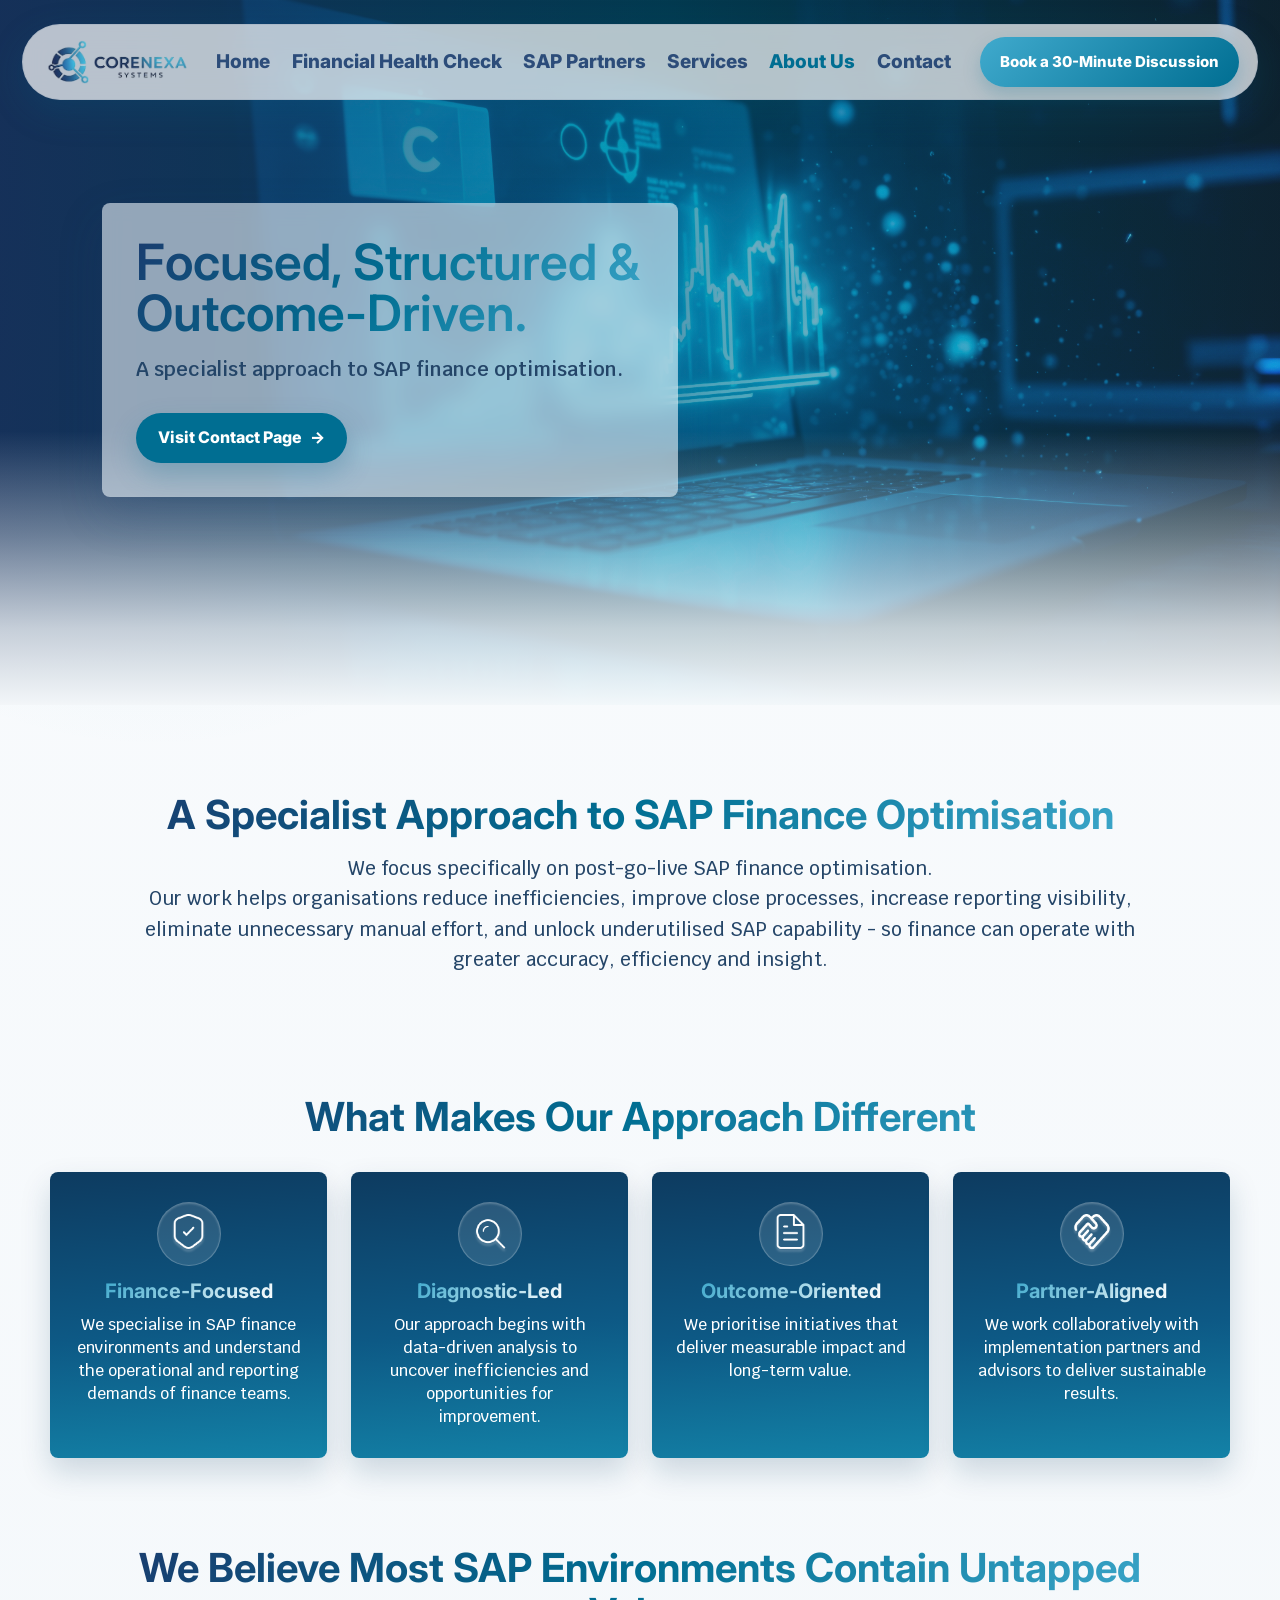
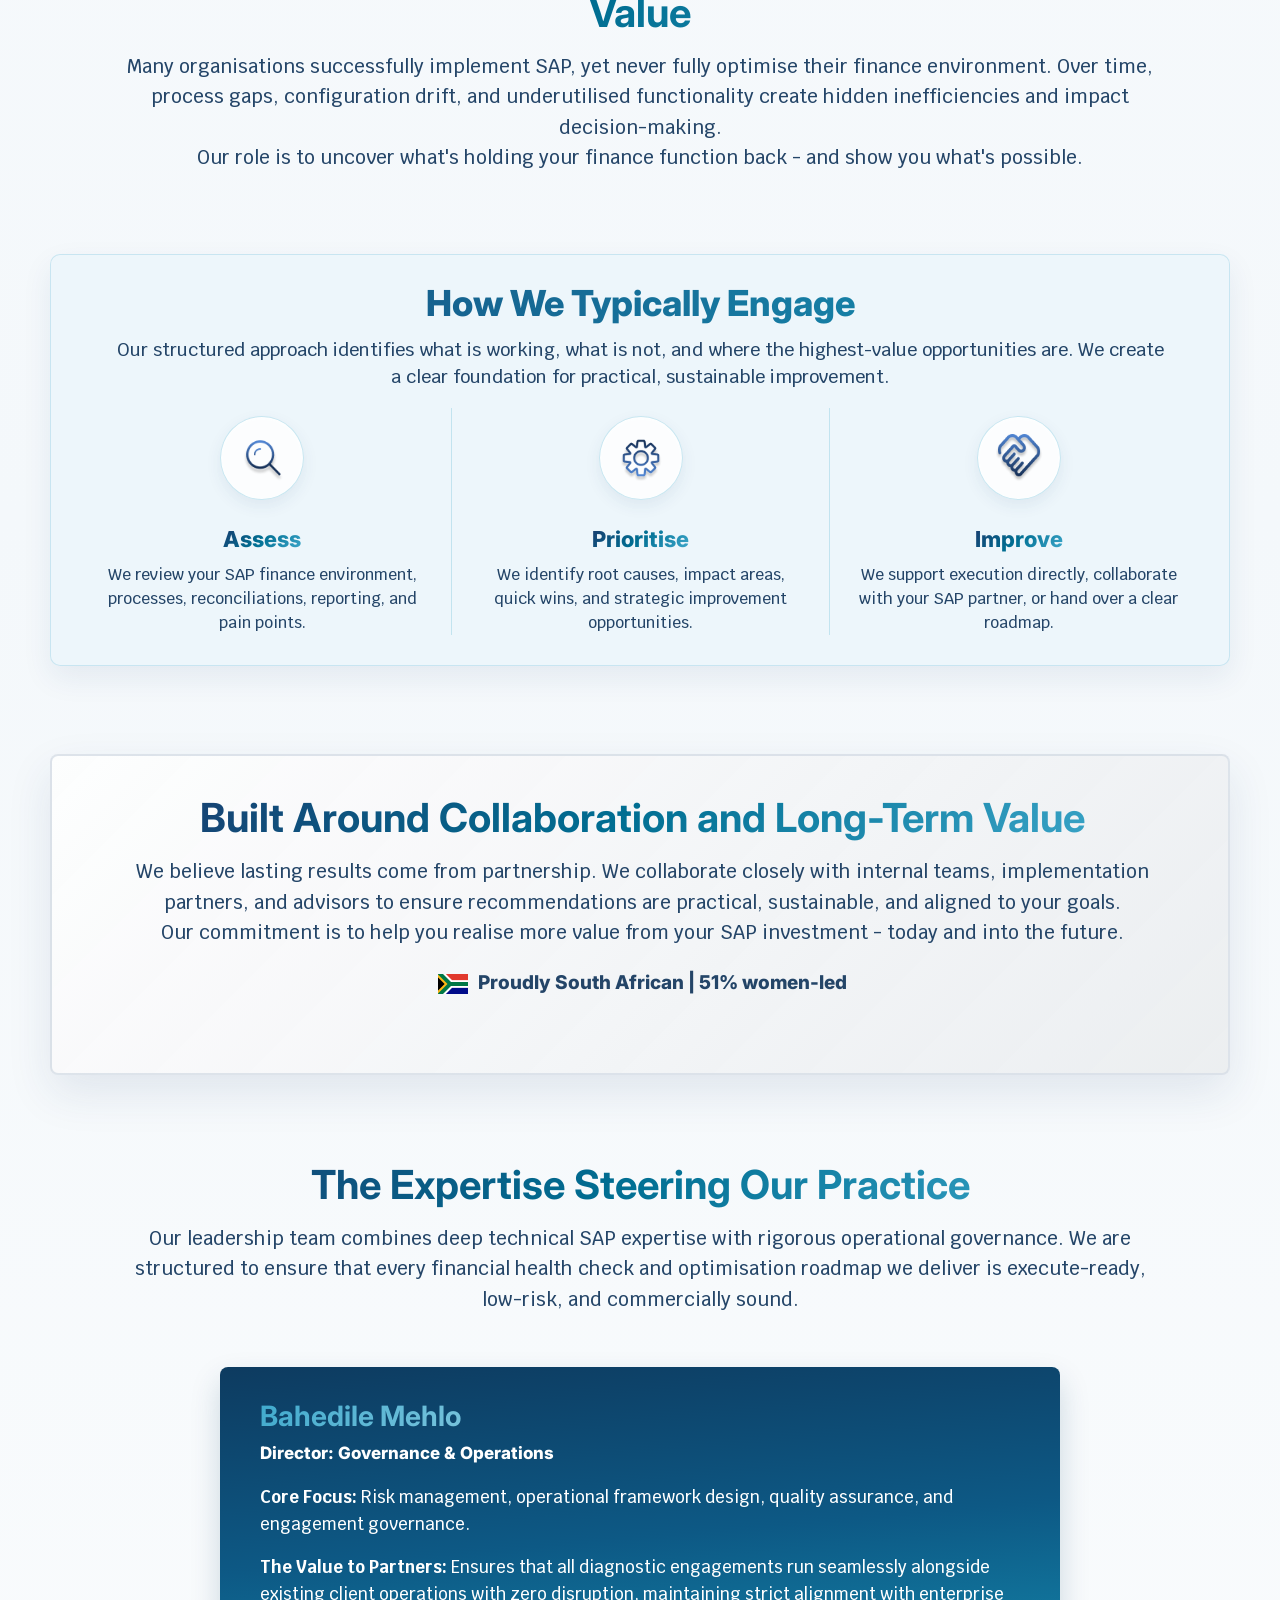
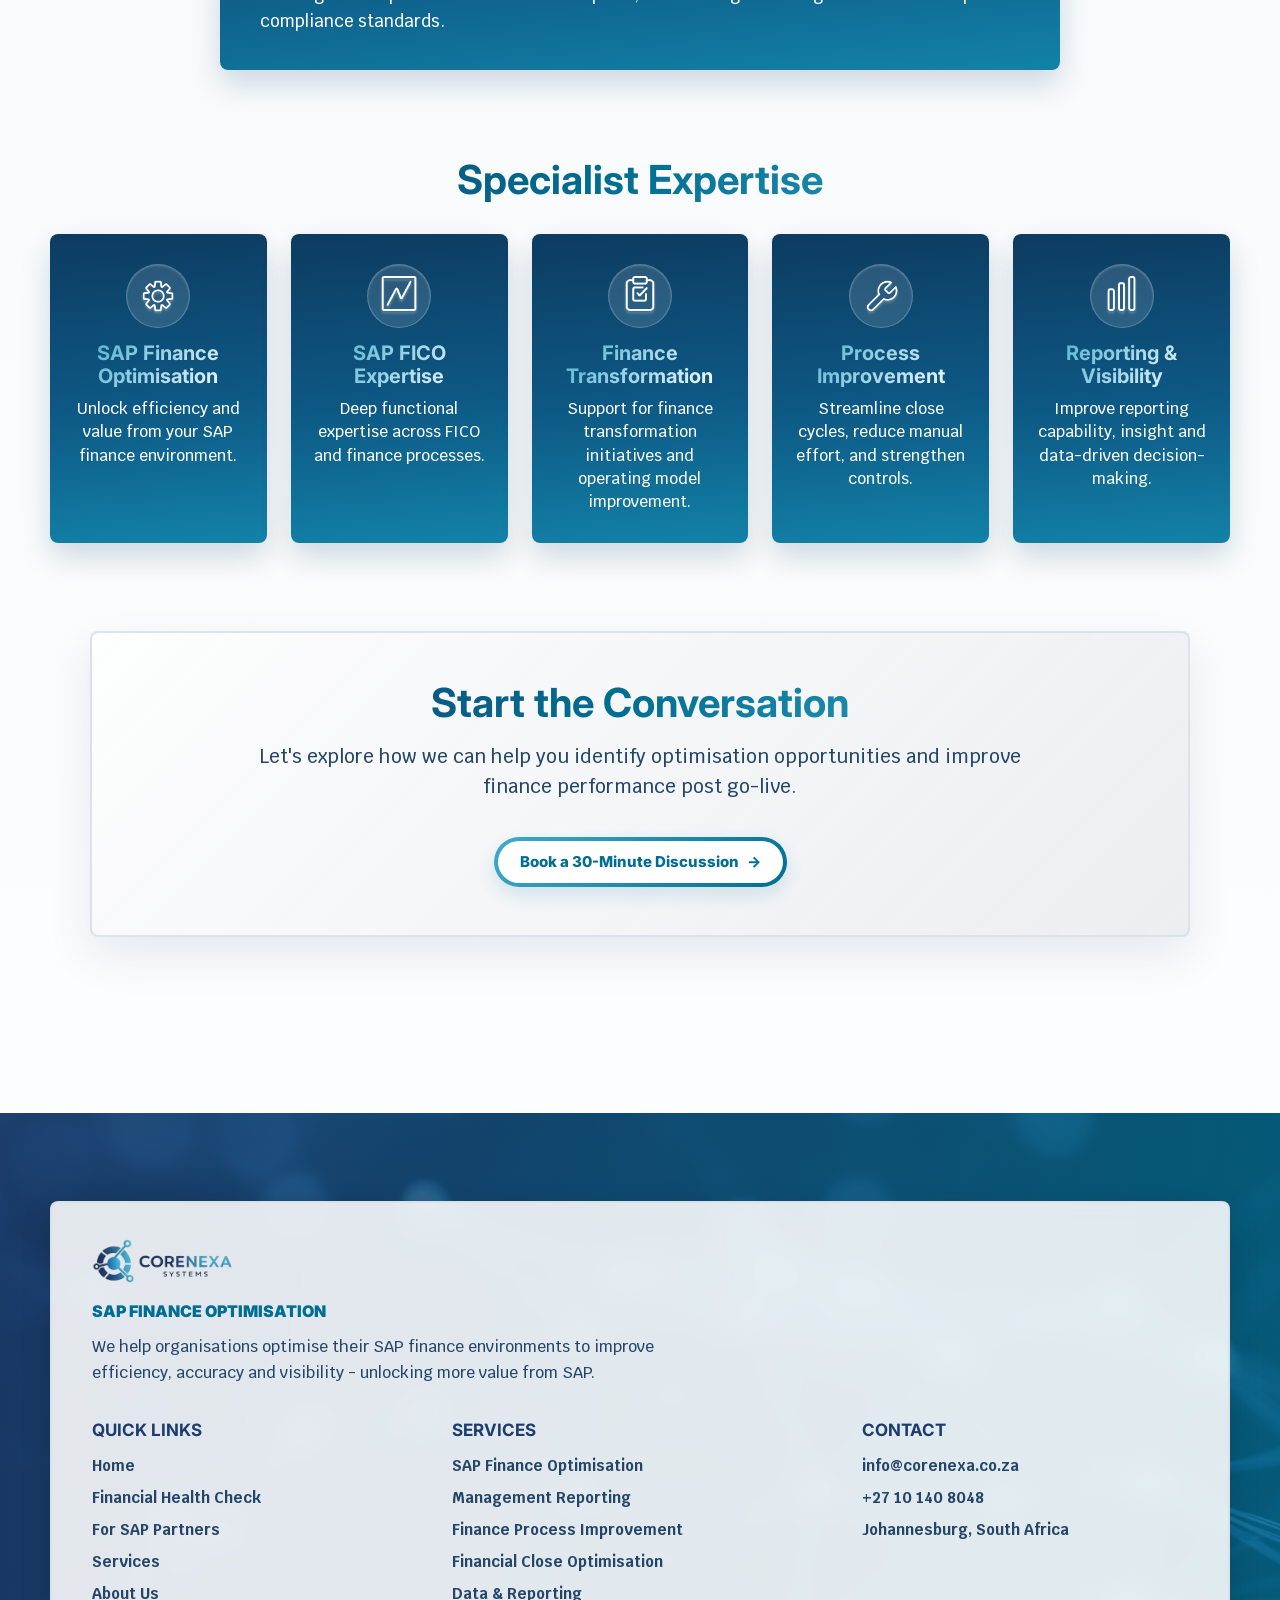
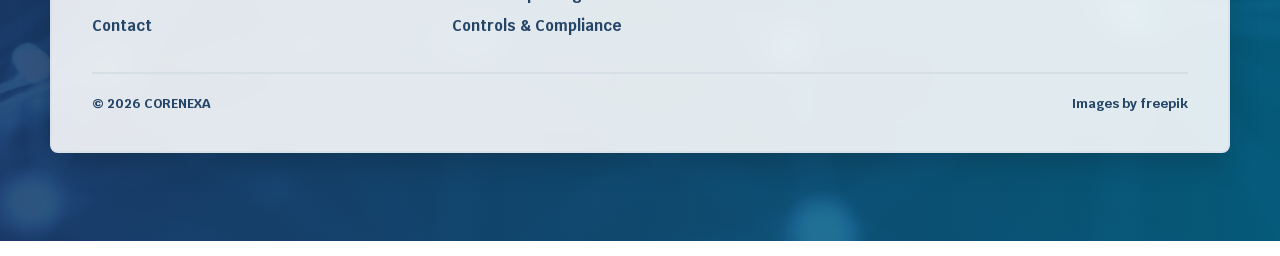
==== commit b0439573: "Add files via upload" ====
--- a/about.html
+++ b/about.html
@@ -1,95 +1,81 @@
-<!DOCTYPE html>
+﻿<!DOCTYPE html>
 <html lang="en">
-
 <head>
-  <meta charset="UTF-8">
-  <meta name="viewport" content="width=device-width, initial-scale=1.0">
-  <meta name="description"
-    content="Learn about Corenexa Systems and our specialist, diagnostic-led approach to SAP finance optimisation.">
+  <meta charset="utf-8"/>
+  <meta content="width=device-width, initial-scale=1.0" name="viewport"/>
+  <meta content="Learn about Corenexa Systems and our specialist, diagnostic-led approach to SAP finance optimisation." name="description"/>
   <title>About | Corenexa Systems</title>
-  <link rel="preconnect" href="https://fonts.googleapis.com">
-  <link rel="preconnect" href="https://fonts.gstatic.com" crossorigin>
-  <link
-    href="https://fonts.googleapis.com/css2?family=Inter:wght@700;800;900&family=Krub:wght@400;500;600;700&display=swap"
-    rel="stylesheet">
-  <link rel="stylesheet" href="styles.css">
+  <link href="https://fonts.googleapis.com" rel="preconnect"/>
+  <link crossorigin="" href="https://fonts.gstatic.com" rel="preconnect"/>
+  <link href="https://fonts.googleapis.com/css2?family=Inter:wght@700;800;900&amp;family=Krub:wght@400;500;600;700&amp;display=swap" rel="stylesheet"/>
+  <link href="styles.css" rel="stylesheet"/>
+  <link href="about-page.css" rel="stylesheet"/>
 </head>
-
 <body class="about-page">
   <header class="site-header">
-    <nav class="navbar" aria-label="Main navigation">
-      <a href="index.html" class="brand" aria-label="Corenexa Systems home">
-        <img class="brand-logo" src="img/corenexa-logo.png" alt="Corenexa Systems logo">
+    <nav aria-label="Main navigation" class="navbar">
+      <a aria-label="Corenexa Systems home" class="brand" href="index.html">
+        <img alt="Corenexa Systems logo" class="brand-logo" src="img/corenexa-logo.png"/>
       </a>
-
       <div class="nav-links">
         <a href="index.html">Home</a>
         <a href="financial health check.html">Financial Health Check</a>
         <a href="sap partners.html">SAP Partners</a>
         <a href="services.html">Services</a>
-        <a href="about.html" aria-current="page">About Us</a>
+        <a aria-current="page" href="about.html">About Us</a>
         <a href="contact.html">Contact</a>
       </div>
-
-      <a href="contact.html" class="nav-cta">Book a 30-Minute Discussion</a>
+      <a class="nav-cta" href="contact.html">Book a 30-Minute Discussion</a>
     </nav>
   </header>
 
   <section class="about-hero">
-    <img class="page-hero-bg" src="img/ai-powered-device-concept.jpg" alt="" aria-hidden="true">
+    <img alt="" aria-hidden="true" class="page-hero-bg" src="img/ai-powered-device-concept.jpg"/>
     <div class="about-hero-copy">
-      <h1>Focused. Structured. Outcome-Driven.</h1>
+      <h1>Focused, Structured &amp; Outcome-Driven.</h1>
       <p>A specialist approach to SAP finance optimisation.</p>
-      <a href="contact.html" class="button">Book a 30-Minute Discussion</a>
+      <a class="hero-contact-cta" href="contact.html">Visit Contact Page <span aria-hidden="true">→</span></a>
     </div>
   </section>
 
   <main class="container about-container">
-    <section class="about-intro-section" aria-labelledby="about-intro-title">
+    <section aria-labelledby="about-intro-title" class="about-intro-section">
       <div class="about-section-copy">
         <h2 id="about-intro-title">A Specialist Approach to SAP Finance Optimisation</h2>
         <p>We focus specifically on post-go-live SAP finance optimisation.</p>
-        <p>Our work helps organisations reduce inefficiencies, improve close processes, increase reporting visibility,
-          eliminate unnecessary manual effort, and unlock underutilised SAP capability - so finance can operate with
-          greater accuracy, efficiency and insight.</p>
-      </div>
-    </section>
-
-    <section class="about-difference-section" aria-labelledby="difference-title">
+        <p>Our work helps organisations reduce inefficiencies, improve close processes, increase reporting visibility, eliminate unnecessary manual effort, and unlock underutilised SAP capability - so finance can operate with greater accuracy, efficiency and insight.</p>
+      </div>
+    </section>
+
+    <section aria-labelledby="difference-title" class="about-difference-section">
       <div class="about-section-copy">
         <h2 id="difference-title">What Makes Our Approach Different</h2>
       </div>
-
       <div class="about-feature-grid">
         <article class="about-feature-card">
           <div class="about-card-icon">
-            <img src="img/secure-icon.png" alt="" aria-hidden="true">
+            <img alt="" aria-hidden="true" src="img/secure-icon.png"/>
           </div>
           <h3>Finance-Focused</h3>
-          <p>We specialise in SAP finance environments and understand the operational and reporting demands of finance
-            teams.</p>
-        </article>
-
-        <article class="about-feature-card">
-          <div class="about-card-icon">
-            <img src="img/search-icon.png" alt="" aria-hidden="true">
+          <p>We specialise in SAP finance environments and understand the operational and reporting demands of finance teams.</p>
+        </article>
+        <article class="about-feature-card">
+          <div class="about-card-icon">
+            <img alt="" aria-hidden="true" src="img/search-icon.png"/>
           </div>
           <h3>Diagnostic-Led</h3>
-          <p>Our approach begins with data-driven analysis to uncover inefficiencies and opportunities for improvement.
-          </p>
-        </article>
-
-        <article class="about-feature-card">
-          <div class="about-card-icon">
-            <img src="img/file-icon.png" alt="" aria-hidden="true">
+          <p>Our approach begins with data-driven analysis to uncover inefficiencies and opportunities for improvement.</p>
+        </article>
+        <article class="about-feature-card">
+          <div class="about-card-icon">
+            <img alt="" aria-hidden="true" src="img/file-icon.png"/>
           </div>
           <h3>Outcome-Oriented</h3>
           <p>We prioritise initiatives that deliver measurable impact and long-term value.</p>
         </article>
-
-        <article class="about-feature-card">
-          <div class="about-card-icon">
-            <img src="img/handshake-icon.png" alt="" aria-hidden="true">
+        <article class="about-feature-card">
+          <div class="about-card-icon">
+            <img alt="" aria-hidden="true" src="img/handshake-icon.png"/>
           </div>
           <h3>Partner-Aligned</h3>
           <p>We work collaboratively with implementation partners and advisors to deliver sustainable results.</p>
@@ -100,128 +86,106 @@
     <section class="about-value-section">
       <div class="about-section-copy">
         <h2>We Believe Most SAP Environments Contain Untapped Value</h2>
-        <p>Many organisations successfully implement SAP, yet never fully optimise their finance environment. Over time,
-          process gaps, configuration drift, and underutilised functionality create hidden inefficiencies and impact
-          decision-making.</p>
+        <p>Many organisations successfully implement SAP, yet never fully optimise their finance environment. Over time, process gaps, configuration drift, and underutilised functionality create hidden inefficiencies and impact decision-making.</p>
         <p>Our role is to uncover what's holding your finance function back - and show you what's possible.</p>
       </div>
     </section>
 
-    <section class="about-engage-section" aria-labelledby="engage-title">
-      <div class="about-section-copy">
-        <h2 id="engage-title">How We Typically Engage</h2>
-      </div>
-
-      <div class="about-steps-grid">
-        <article class="about-step-card">
-          <span>1</span>
-          <h3>Assess</h3>
-          <p>We evaluate your SAP finance environment, processes, and reporting landscape.</p>
-        </article>
-
-        <article class="about-step-card">
-          <span>2</span>
-          <h3>Identify</h3>
-          <p>We uncover inefficiencies, risks, and high-impact opportunities.</p>
-        </article>
-
-        <article class="about-step-card">
-          <span>3</span>
-          <h3>Improve</h3>
-          <p>We create a prioritised roadmap and work with you to implement sustainable improvements.</p>
-        </article>
-      </div>
-    </section>
-
-    <section class="about-audience-section" aria-labelledby="audience-title">
-      <div class="about-section-copy">
-        <h2 id="audience-title">We Work With:</h2>
-      </div>
-
-      <ul class="about-check-list about-audience-list">
-        <li>CFOs</li>
-        <li>Finance Directors</li>
-        <li>SAP Finance Owners</li>
-        <li>Finance Transformation Leads</li>
-        <li>SAP Implementation Partners</li>
-        <li>ERP Advisory Firms</li>
-      </ul>
+    <section aria-labelledby="engage-title" class="about-engage-section">
+      <div class="about-industry-diagram">
+        <div class="about-industry-diagram-heading">
+          <h2 id="engage-title">How We Typically Engage</h2>
+          <p>Our structured approach identifies what is working, what is not, and where the highest-value opportunities are. We create a clear foundation for practical, sustainable improvement.</p>
+        </div>
+        <div class="about-industry-diagram-grid">
+          <article class="about-industry-diagram-item">
+            <div class="about-industry-icon">
+              <img alt="Assessment icon" src="img/search-icon.png"/>
+            </div>
+            <h3>Assess</h3>
+            <p>We review your SAP finance environment, processes, reconciliations, reporting, and pain points.</p>
+          </article>
+          <article class="about-industry-diagram-item">
+            <div class="about-industry-icon">
+              <img alt="Prioritisation icon" src="img/gear-icon.png"/>
+            </div>
+            <h3>Prioritise</h3>
+            <p>We identify root causes, impact areas, quick wins, and strategic improvement opportunities.</p>
+          </article>
+          <article class="about-industry-diagram-item">
+            <div class="about-industry-icon">
+              <img alt="Improvement icon" src="img/handshake-icon.png"/>
+            </div>
+            <h3>Improve</h3>
+            <p>We support execution directly, collaborate with your SAP partner, or hand over a clear roadmap.</p>
+          </article>
+        </div>
+      </div>
     </section>
 
     <section class="about-collaboration-section">
       <div class="about-section-copy">
         <h2>Built Around Collaboration and Long-Term Value</h2>
-        <p>We believe lasting results come from partnership. We collaborate closely with internal teams, implementation
-          partners, and advisors to ensure recommendations are practical, sustainable, and aligned to your goals.</p>
+        <p>We believe lasting results come from partnership. We collaborate closely with internal teams, implementation partners, and advisors to ensure recommendations are practical, sustainable, and aligned to your goals.</p>
         <p>Our commitment is to help you realise more value from your SAP investment - today and into the future.</p>
-        <p class="about-ownership-note"> <img src="img/flag-icon.png" alt="" aria-hidden="true"> Proudly South African |
-          51% women-led</p>
-      </div>
-    </section>
-
-    <section class="about-leadership-section" aria-labelledby="leadership-title">
+        <p class="about-ownership-note">
+          <img alt="" aria-hidden="true" src="img/flag-icon.png"/>
+          Proudly South African | 51% women-led
+        </p>
+      </div>
+    </section>
+
+    <section aria-labelledby="leadership-title" class="about-leadership-section">
       <div class="about-section-copy">
         <h2 id="leadership-title">The Expertise Steering Our Practice</h2>
-        <p>Our leadership team combines deep technical SAP expertise with rigorous operational governance. We are
-          structured to ensure that every financial health check and optimisation roadmap we deliver is execute-ready,
-          low-risk, and commercially sound.</p>
-      </div>
-
+        <p>Our leadership team combines deep technical SAP expertise with rigorous operational governance. We are structured to ensure that every financial health check and optimisation roadmap we deliver is execute-ready, low-risk, and commercially sound.</p>
+      </div>
       <div class="about-leadership-grid">
         <article class="about-leadership-card">
-          <span class="profile-label">Strategic Governance &amp; Operations</span>
           <h3>Bahedile Mehlo</h3>
           <p class="profile-role">Director: Governance &amp; Operations</p>
-          <p><strong>Core Focus:</strong> Risk management, operational framework design, quality assurance, and
-            engagement governance.</p>
-          <p><strong>The Value to Partners:</strong> Ensures that all diagnostic engagements run seamlessly alongside
-            existing client operations with zero disruption, maintaining strict alignment with enterprise compliance
-            standards.</p>
-        </article>
-      </div>
-    </section>
-
-    <section class="about-expertise-section" aria-labelledby="expertise-title">
+          <p><strong>Core Focus:</strong> Risk management, operational framework design, quality assurance, and engagement governance.</p>
+          <p><strong>The Value to Partners:</strong> Ensures that all diagnostic engagements run seamlessly alongside existing client operations with zero disruption, maintaining strict alignment with enterprise compliance standards.</p>
+        </article>
+      </div>
+    </section>
+
+    <section aria-labelledby="expertise-title" class="about-expertise-section">
       <div class="about-section-copy">
         <h2 id="expertise-title">Specialist Expertise</h2>
       </div>
-
       <div class="about-expertise-grid">
         <article class="about-expertise-card">
           <div class="about-card-icon">
-            <img src="img/gear-icon.png" alt="" aria-hidden="true">
+            <img alt="" aria-hidden="true" src="img/gear-icon.png"/>
           </div>
           <h3>SAP Finance Optimisation</h3>
           <p>Unlock efficiency and value from your SAP finance environment.</p>
         </article>
-
-        <article class="about-expertise-card">
-          <div class="about-card-icon">
-            <img src="img/stats-icon.png" alt="" aria-hidden="true">
+        <article class="about-expertise-card">
+          <div class="about-card-icon">
+            <img alt="" aria-hidden="true" src="img/stats-icon.png"/>
           </div>
           <h3>SAP FICO Expertise</h3>
           <p>Deep functional expertise across FICO and finance processes.</p>
         </article>
-
-        <article class="about-expertise-card">
-          <div class="about-card-icon">
-            <img src="img/clipboard-icon.png" alt="" aria-hidden="true">
+        <article class="about-expertise-card">
+          <div class="about-card-icon">
+            <img alt="" aria-hidden="true" src="img/clipboard-icon.png"/>
           </div>
           <h3>Finance Transformation</h3>
           <p>Support for finance transformation initiatives and operating model improvement.</p>
         </article>
-
-        <article class="about-expertise-card">
-          <div class="about-card-icon">
-            <img src="img/tool-icon.png" alt="" aria-hidden="true">
+        <article class="about-expertise-card">
+          <div class="about-card-icon">
+            <img alt="" aria-hidden="true" src="img/tool-icon.png"/>
           </div>
           <h3>Process Improvement</h3>
           <p>Streamline close cycles, reduce manual effort, and strengthen controls.</p>
         </article>
-
-        <article class="about-expertise-card">
-          <div class="about-card-icon">
-            <img src="img/graph-icon.png" alt="" aria-hidden="true">
+        <article class="about-expertise-card">
+          <div class="about-card-icon">
+            <img alt="" aria-hidden="true" src="img/graph-icon.png"/>
           </div>
           <h3>Reporting &amp; Visibility</h3>
           <p>Improve reporting capability, insight and data-driven decision-making.</p>
@@ -231,24 +195,21 @@
 
     <section class="cta about-bottom-cta">
       <h2>Start the Conversation</h2>
-      <p>Let's explore how we can help you identify optimisation opportunities and improve finance performance post
-        go-live.</p>
-      <a href="contact.html" class="button">Book a 30-Minute Discussion</a>
+      <p>Let's explore how we can help you identify optimisation opportunities and improve finance performance post go-live.</p>
+      <a class="button" href="contact.html">Book a 30-Minute Discussion <span aria-hidden="true">→</span></a>
     </section>
   </main>
 
   <footer class="site-footer">
-    <img class="footer-bg" src="img/abstract-technology-network (1).jpg" alt="" aria-hidden="true">
+    <img alt="" aria-hidden="true" class="footer-bg" src="img/abstract-technology-network (1).jpg"/>
     <div class="footer-inner about-footer-inner">
       <div class="footer-brand-block">
-        <a href="index.html" aria-label="Corenexa Systems home">
-          <img class="footer-logo" src="img/corenexa-logo.png" alt="Corenexa Systems logo">
+        <a aria-label="Corenexa Systems home" href="index.html">
+          <img alt="Corenexa Systems logo" class="footer-logo" src="img/corenexa-logo.png"/>
         </a>
         <p class="footer-tagline">SAP FINANCE OPTIMISATION</p>
-        <p>We help organisations optimise their SAP finance environments to improve efficiency, accuracy and visibility
-          - unlocking more value from SAP.</p>
-      </div>
-
+        <p>We help organisations optimise their SAP finance environments to improve efficiency, accuracy and visibility - unlocking more value from SAP.</p>
+      </div>
       <div class="about-footer-grid">
         <div>
           <h3>Quick Links</h3>
@@ -261,7 +222,6 @@
             <li><a href="contact.html">Contact</a></li>
           </ul>
         </div>
-
         <div>
           <h3>Services</h3>
           <ul>
@@ -273,7 +233,6 @@
             <li>Controls &amp; Compliance</li>
           </ul>
         </div>
-
         <div>
           <h3>Contact</h3>
           <ul>
@@ -283,14 +242,13 @@
           </ul>
         </div>
       </div>
-
       <div class="footer-bottom">
-        <span>&copy; 2026 CORENEXA</span>
+        <span>© 2026 CORENEXA</span>
         <span>Images by freepik</span>
       </div>
     </div>
   </footer>
-  <script src="script.js" defer></script>
+
+  <script defer="" src="script.js"></script>
 </body>
-
-</html>
+</html>
--- a/styles.css
+++ b/styles.css
@@ -1,4 +1,4 @@
-:root {
+﻿:root {
   --primary-blue: #1a3c6e;
   --deep-blue: #006e92;
   --accent-blue: #40aacd;
@@ -29,10 +29,9 @@
   padding: 0;
 }
 
-html {
-  scroll-behavior: smooth;
-  scroll-padding-top: 112px;
-}
+html {
+  scroll-behavior: smooth;
+}
 
 body {
   min-width: 320px;
@@ -74,17 +73,12 @@
   transition: color 0.25s ease, opacity 0.25s ease, transform 0.25s ease, box-shadow 0.25s ease, background 0.25s ease;
 }
 
-button,
-input,
-select,
-textarea {
-  font: inherit;
-}
-
-:focus-visible {
-  outline: 3px solid rgba(64, 170, 205, 0.55);
-  outline-offset: 4px;
-}
+button,
+input,
+select,
+textarea {
+  font: inherit;
+}
 
 h1,
 h2,
@@ -122,58 +116,58 @@
   padding: var(--section-space) 0;
 }
 
-.site-header {
-  position: absolute;
-  top: 24px;
-  left: 0;
-  z-index: 1000;
-  width: 100%;
-  display: flex;
-  justify-content: center;
-  padding-inline: 22px;
-  isolation: isolate;
-  transition: top 0.28s ease;
-}
-
-.site-header::before {
-  content: "";
-  position: fixed;
-  top: 0;
-  left: 0;
-  right: 0;
-  z-index: -1;
-  height: 126px;
-  pointer-events: none;
-  opacity: 0;
-  background:
-    linear-gradient(180deg, rgba(249, 251, 253, 0.96) 0%, rgba(244, 248, 251, 0.82) 58%, rgba(244, 248, 251, 0) 100%);
-  backdrop-filter: blur(18px);
-  -webkit-backdrop-filter: blur(18px);
-  mask-image: linear-gradient(180deg, #000 0%, #000 68%, transparent 100%);
-  -webkit-mask-image: linear-gradient(180deg, #000 0%, #000 68%, transparent 100%);
-  transition: opacity 0.28s ease;
-}
-
-.site-header.is-scrolled {
-  position: fixed;
-  top: 14px;
-}
-
-.site-header.is-scrolled::before,
-.nav-open .site-header::before {
-  opacity: 1;
-}
-
-.navbar {
-  position: relative;
-  width: min(100%, 1400px);
+.site-header {
+  position: absolute;
+  top: 24px;
+  left: 0;
+  z-index: 1000;
+  width: 100%;
+  display: flex;
+  justify-content: center;
+  padding-inline: 22px;
+  isolation: isolate;
+  transition: top 0.28s ease;
+}
+
+.site-header::before {
+  content: "";
+  position: fixed;
+  top: 0;
+  left: 0;
+  right: 0;
+  z-index: -1;
+  height: 126px;
+  pointer-events: none;
+  opacity: 0;
+  background:
+    linear-gradient(180deg, rgba(249, 251, 253, 0.96) 0%, rgba(244, 248, 251, 0.82) 58%, rgba(244, 248, 251, 0) 100%);
+  backdrop-filter: blur(18px);
+  -webkit-backdrop-filter: blur(18px);
+  mask-image: linear-gradient(180deg, #000 0%, #000 68%, transparent 100%);
+  -webkit-mask-image: linear-gradient(180deg, #000 0%, #000 68%, transparent 100%);
+  transition: opacity 0.28s ease;
+}
+
+.site-header.is-scrolled {
+  position: fixed;
+  top: 14px;
+}
+
+.site-header.is-scrolled::before,
+.nav-open .site-header::before {
+  opacity: 1;
+}
+
+.navbar {
+  position: relative;
+  width: min(100%, 1400px);
   min-height: 76px;
   display: flex;
   align-items: center;
   justify-content: space-between;
   gap: 18px;
   padding: 12px 18px 12px 24px;
-  border: 1px solid rgba(148, 163, 184, 0.36);
+  border: 1px solid rgba(148, 163, 184, 0.36);
   border-radius: 999px;
   background: rgba(255, 255, 255, 0.70);
   box-shadow: 0 12px 36px rgba(0, 110, 146, 0.17);
@@ -181,11 +175,11 @@
   -webkit-backdrop-filter: blur(14px);
 }
 
-.site-header.is-scrolled .navbar {
-  background: rgba(255, 255, 255, 0.98);
-  border-color: rgba(148, 163, 184, 0.42);
-  box-shadow: 0 14px 38px rgba(0, 110, 146, 0.2);
-}
+.site-header.is-scrolled .navbar {
+  background: rgba(255, 255, 255, 0.98);
+  border-color: rgba(148, 163, 184, 0.42);
+  box-shadow: 0 14px 38px rgba(0, 110, 146, 0.2);
+}
 
 .brand {
   flex: 0 0 auto;
@@ -209,7 +203,7 @@
   position: relative;
   padding: 8px 2px;
   color: var(--ink);
-  font-size: 18px;
+  font-size: 19px;
   font-weight: 800;
   line-height: 1.2;
   white-space: nowrap;
@@ -424,41 +418,14 @@
   padding: 11px;
 }
 
-.large-icon img,
-.icon img,
-.service-icon img,
-.about-card-icon img {
-  width: 100%;
-  height: 100%;
-  object-fit: contain;
-}
-
-.financial-page .card .icon,
-.sap-partners-page .sap-challenge-card .icon,
-.services-page .service-card .service-icon,
-.about-page .about-feature-card .about-card-icon,
-.about-page .about-expertise-card .about-card-icon {
-  width: 80px;
-  height: 80px;
-  margin: 0 auto 22px;
-  padding: 18px;
-  border: 1px solid rgba(255, 255, 255, 0.22);
-  background:
-    radial-gradient(circle at 50% 46%, rgba(255, 255, 255, 0.14), rgba(255, 255, 255, 0.04) 64%),
-    rgba(255, 255, 255, 0.1);
-  box-shadow:
-    0 18px 28px rgba(26, 60, 110, 0.16),
-    inset 0 0 0 1px rgba(255, 255, 255, 0.08);
-}
-
-.financial-page .card .icon img,
-.sap-partners-page .sap-challenge-card .icon img,
-.services-page .service-card .service-icon img,
-.about-page .about-feature-card .about-card-icon img,
-.about-page .about-expertise-card .about-card-icon img {
-  filter: brightness(0) invert(1);
-  opacity: 0.96;
-}
+.large-icon img,
+.icon img,
+.service-icon img,
+.about-card-icon img {
+  width: 100%;
+  height: 100%;
+  object-fit: contain;
+}
 
 .reveal-on-scroll {
   opacity: 0;
@@ -560,28 +527,28 @@
   font-size: 18px;
 }
 
-.check-list li::before,
-.investment-list li::before,
-.sap-value-list li::before,
-.sap-check-list li::before,
-.services-check-list li::before,
-.about-check-list li::before {
-  content: "\2713";
+.check-list li::before,
+.investment-list li::before,
+.sap-value-list li::before,
+.sap-check-list li::before,
+.services-check-list li::before,
+.about-check-list li::before {
+  content: "\2713";
   position: absolute;
   left: 0;
   top: 2px;
   width: 23px;
   height: 23px;
-  display: inline-flex;
-  align-items: center;
-  justify-content: center;
-  border-radius: 50%;
-  background: linear-gradient(135deg, #1a3c6e 0%, #40aacd 100%);
-  color: var(--white);
-  font-size: 14px;
-  font-weight: 800;
-  line-height: 1;
-}
+  display: inline-flex;
+  align-items: center;
+  justify-content: center;
+  border-radius: 50%;
+  background: var(--accent-blue);
+  color: var(--white);
+  font-size: 14px;
+  font-weight: 800;
+  line-height: 1;
+}
 
 .home-page .landing {
   position: relative;
@@ -621,7 +588,7 @@
   flex: 0 1 760px;
   padding: 34px;
   border-radius: var(--panel-radius);
-  background: rgba(236, 244, 250, 0.7);
+  background: rgba(236, 244, 250, 0.6);
   box-shadow: 0 18px 45px rgba(26, 60, 110, 0.18);
   backdrop-filter: blur(10px);
   -webkit-backdrop-filter: blur(10px);
@@ -642,7 +609,7 @@
   margin-bottom: 16px;
   color: var(--ink);
   font-size: 50px;
-  font-weight: 900;
+  font-weight: 600;
   line-height: 1.02;
   overflow-wrap: anywhere;
 }
@@ -715,104 +682,168 @@
   display: grid;
   grid-template-columns: repeat(4, minmax(0, 1fr));
   gap: var(--grid-gap);
-}
-
-.home-page .card {
-  position: relative;
-  min-height: 312px;
-  display: flex;
-  flex-direction: column;
-  align-items: center;
-  justify-content: flex-start;
-  overflow: hidden;
-  margin-top: 40px;
-  margin-bottom: -20px;
-  padding: 38px 28px 34px;
-  border: 1px solid rgba(255, 255, 255, 0.28);
-  border-radius: var(--card-radius);
-  background:
-    linear-gradient(155deg, rgba(26, 60, 110, 0.96) 0%, rgba(0, 110, 146, 0.95) 54%, rgba(64, 170, 205, 0.92) 100%);
-  text-align: center;
-  box-shadow:
-    0 22px 48px rgba(26, 60, 110, 0.16),
-    inset 0 1px 0 rgba(255, 255, 255, 0.14);
-  transition: transform 0.25s ease, box-shadow 0.25s ease;
-}
-
-.home-page .card::before {
+  margin-bottom: 70px;
+}
+
+.home-page .cards .card,
+.home-page .metrics .card {
+  position: relative;
+  min-height: 270px;
+  display: flex;
+  flex-direction: column;
+  align-items: center;
+  justify-content: center;
+  overflow: hidden;
+  margin: 0;
+  padding: 36px 24px;
+  border-radius: 14px;
+  border: none;
+  background: linear-gradient(175deg, #0d3b60 0%, #0d5985 55%, #1382a7 100%);
+  text-align: center;
+  box-shadow: 0 14px 30px rgba(13, 59, 96, 0.18);
+  transition: transform 0.25s ease, box-shadow 0.25s ease;
+  margin-top: 30px;
+}
+
+.home-page .cards .card::before,
+.home-page .metrics .card::before {
   content: "";
   position: absolute;
   inset: 0 0 auto;
-  height: 4px;
-  background: var(--accent-blue);
-}
-
-.home-page .card::after {
-  content: "";
-  position: absolute;
-  inset: 0;
-  opacity: 0;
-  pointer-events: none;
-  background: radial-gradient(circle at var(--mouse-x, 50%) var(--mouse-y, 0%), rgba(255, 255, 255, 0.22), transparent 34%);
-  transition: opacity 0.25s ease;
-}
-
-.home-page .card:hover {
-  box-shadow:
-    0 30px 58px rgba(26, 60, 110, 0.22),
-    inset 0 1px 0 rgba(255, 255, 255, 0.18);
-  transform: translateY(-6px);
-}
-
-.home-page .card.is-lit::after {
+  height: 0;
+  background: transparent;
+}
+
+.home-page .cards .card::after,
+.home-page .metrics .card::after {
+  content: "";
+  position: absolute;
+  inset: 0;
+  opacity: 0;
+  pointer-events: none;
+  background: radial-gradient(circle at var(--mouse-x, 50%) var(--mouse-y, 0%), rgba(255, 255, 255, 0.15), transparent 40%);
+  transition: opacity 0.25s ease;
+}
+
+.home-page .cards .card:hover,
+.home-page .metrics .card:hover {
+  box-shadow: 0 20px 40px rgba(13, 59, 96, 0.28);
+  transform: translateY(-6px);
+}
+
+.home-page .cards .card.is-lit::after,
+.home-page .metrics .card.is-lit::after {
   opacity: 1;
 }
 
-.home-page .card>* {
-  position: relative;
-  z-index: 1;
-}
-
-.home-page .card .icon {
-  width: 80px;
-  height: 80px;
-  margin: 0 auto 22px;
-  padding: 18px;
-  border: 1px solid rgba(255, 255, 255, 0.22);
-  background:
-    radial-gradient(circle at 50% 46%, rgba(255, 255, 255, 0.14), rgba(255, 255, 255, 0.04) 64%),
-    rgba(255, 255, 255, 0.1);
-  box-shadow:
-    0 18px 28px rgba(26, 60, 110, 0.16),
-    inset 0 0 0 1px rgba(255, 255, 255, 0.08);
-}
-
-.home-page .card .icon img {
-  filter: brightness(0) invert(1);
-  opacity: 0.96;
-}
-
-.home-page .card h3 {
-  max-width: 230px;
-  margin: 0 auto 12px;
-  background: linear-gradient(90deg, #40aacd 0%, #ffffff 100%);
-  -webkit-background-clip: text;
-  background-clip: text;
-  -webkit-text-fill-color: transparent;
-  color: transparent;
-  font-size: 25px;
-  font-weight: 800;
-  line-height: 1.12;
-}
-
-.home-page .card p {
-  max-width: 230px;
-  margin: 0 auto;
-  color: var(--white);
-  font-size: 20px;
-  font-weight: 700;
-  line-height: 1.38;
-}
+.home-page .cards .card>*,
+.home-page .metrics .card>* {
+  position: relative;
+  z-index: 1;
+}
+
+.home-page .cards .card .icon,
+.home-page .metrics .card .icon {
+  width: 65px;
+  height: 65px;
+  margin: 0 auto 20px auto;
+  border-radius: 50%;
+  background: rgba(255, 255, 255, 0.12);
+  border: 1px solid rgba(255, 255, 255, 0.22);
+  display: flex;
+  align-items: center;
+  justify-content: center;
+  padding: 13px;
+  box-shadow: inset 0 1px 2px rgba(255, 255, 255, 0.2);
+}
+
+.home-page .cards .card .icon img,
+.home-page .cards .card .icon svg,
+.home-page .metrics .card .icon img,
+.home-page .metrics .card .icon svg {
+  width: 100%;
+  height: 100%;
+  object-fit: contain;
+  filter: brightness(0) invert(1);
+}
+
+.home-page .cards .card h3,
+.home-page .metrics .card h3 {
+  margin-bottom: 10px;
+  background: linear-gradient(135deg, #40aacd 0%, #ffffff 100%);
+  -webkit-background-clip: text;
+  background-clip: text;
+  -webkit-text-fill-color: transparent;
+  color: transparent;
+  font-size: 20px;
+  font-weight: 800;
+}
+
+.home-page .cards .card p,
+.home-page .metrics .card p {
+  color: #ffffff;
+  font-size: 16px;
+  line-height: 1.45;
+}
+
+.home-page .cards .card--gradient,
+.home-page .metrics .card--gradient {
+  border: none;
+  background: var(--gradient-blue);
+  box-shadow: var(--shadow-card);
+  color: var(--white);
+}
+
+.home-page .cards .card--gradient h3,
+.home-page .metrics .card--gradient h3 {
+  background: linear-gradient(135deg, #40aacd 0%, #ffffff 100%);
+  -webkit-background-clip: text;
+  background-clip: text;
+  -webkit-text-fill-color: transparent;
+  color: transparent;
+  font-weight: 800;
+  text-shadow: none;
+}
+
+.home-page .cards .card--gradient::before,
+.home-page .metrics .card--gradient::before {
+  background: rgba(255, 255, 255, 0.28);
+}
+
+.home-page .cards .card--gradient .icon,
+.home-page .metrics .card--gradient .icon {
+  background: rgba(255, 255, 255, 0.12);
+  border: 1px solid rgba(255, 255, 255, 0.22);
+}
+
+.home-page .cards .card--gradient .icon img,
+.home-page .metrics .card--gradient .icon img {
+  filter: brightness(0) invert(1);
+}
+
+.home-page .cards .card--gradient h3,
+.home-page .metrics .card--gradient h3,
+.home-page .cards .card--gradient p,
+.home-page .metrics .card--gradient p {
+  color: #f7fbff;
+}
+
+.home-page .cards .card--gradient h3,
+.home-page .metrics .card--gradient h3 {
+  color: #ffffff !important;
+  font-weight: 800;
+  text-shadow: 0 1px 2px rgba(0, 0, 0, 0.16);
+}
+
+.home-page .cards .card--gradient .gradient-heading {
+  display: inline-block;
+  background: linear-gradient(135deg, #40aacd 0%, #ffffff 100%);
+  -webkit-background-clip: text;
+  background-clip: text;
+  color: transparent !important;
+  -webkit-text-fill-color: transparent;
+  text-shadow: none;
+}
 
 .home-page .diagnostic,
 .home-page .partner,
@@ -831,7 +862,6 @@
   overflow: hidden;
 }
 
-.home-page .diagnostic::before,
 .home-page .partner::before {
   content: "";
   position: absolute;
@@ -848,10 +878,16 @@
   padding: 44px;
 }
 
-.home-page .diagnostic-copy h2,
-.home-page .partner h2 {
+.home-page .diagnostic-copy h2 {
   margin-bottom: 18px;
   font-size: clamp(30px, 4vw, 38px);
+}
+
+.home-page .partner h2 {
+  line-height: 1.3;
+  padding-bottom: 0.08em;
+  overflow: visible;
+  font-size: 40px;
 }
 
 .home-page .diagnostic-copy p,
@@ -861,92 +897,63 @@
   font-size: 19px;
 }
 
-.home-page .diagnostic-card {
-  position: relative;
-  min-height: 312px;
-  display: flex;
-  align-items: center;
-  justify-content: flex-start;
-  gap: 24px;
-  overflow: hidden;
-  padding: 38px 28px 34px;
-  border: 1px solid rgba(255, 255, 255, 0.28);
-  border-radius: var(--card-radius);
-  background:
-    linear-gradient(155deg, rgba(26, 60, 110, 0.96) 0%, rgba(0, 110, 146, 0.95) 54%, rgba(64, 170, 205, 0.92) 100%);
-  box-shadow:
-    0 22px 48px rgba(26, 60, 110, 0.16),
-    inset 0 1px 0 rgba(255, 255, 255, 0.14);
-  transition: transform 0.25s ease, box-shadow 0.25s ease;
-}
-
-.home-page .diagnostic-card::after {
-  content: "";
-  position: absolute;
-  inset: 0;
-  opacity: 0;
-  pointer-events: none;
-  background: radial-gradient(circle at var(--mouse-x, 50%) var(--mouse-y, 0%), rgba(255, 255, 255, 0.22), transparent 34%);
-  transition: opacity 0.25s ease;
-}
-
-.home-page .diagnostic-card:hover {
-  box-shadow:
-    0 30px 58px rgba(26, 60, 110, 0.22),
-    inset 0 1px 0 rgba(255, 255, 255, 0.18);
-  transform: translateY(-6px);
-}
-
-.home-page .diagnostic-card.is-lit::after {
-  opacity: 1;
-}
-
-.home-page .diagnostic-card>* {
-  position: relative;
-  z-index: 1;
-}
-
-.home-page .diagnostic-card h2 {
-  margin-bottom: 18px;
-  font-size: 28px;
-}
-
-.home-page .diagnostic-card p {
-  margin-bottom: 18px;
-  color: var(--white);
-  font-size: 20px;
-  font-weight: 700;
-}
-
-.home-page .diagnostic-card a {
-  color: var(--white);
-  font-family: "Inter", Arial, sans-serif;
-  font-weight: 800;
-}
-
-.home-page .diagnostic-card .large-icon {
-  width: 80px;
-  height: 80px;
-  padding: 18px;
-  border: 1px solid rgba(255, 255, 255, 0.22);
-  background:
-    radial-gradient(circle at 50% 46%, rgba(255, 255, 255, 0.14), rgba(255, 255, 255, 0.04) 64%),
-    rgba(255, 255, 255, 0.1);
-  box-shadow:
-    0 18px 28px rgba(26, 60, 110, 0.16),
-    inset 0 0 0 1px rgba(255, 255, 255, 0.08);
-}
-
-.home-page .diagnostic-card .large-icon img {
-  filter: brightness(0) invert(1);
-  opacity: 0.96;
-}
+.home-page .diagnostic-card {
+  display: flex;
+  align-items: flex-start;
+  gap: 24px;
+  padding: 32px;
+  border: none;
+  border-radius: 14px;
+  background: linear-gradient(175deg, #0d3b60 0%, #0d5985 55%, #1382a7 100%);
+  box-shadow: 0 14px 30px rgba(13, 59, 96, 0.18);
+  transition: transform 0.25s ease, box-shadow 0.25s ease;
+}
+
+.home-page .diagnostic-card:hover {
+  box-shadow: 0 20px 40px rgba(13, 59, 96, 0.28);
+  transform: translateY(-4px);
+}
+
+.home-page .diagnostic-card h2 {
+  margin-bottom: 18px;
+  font-size: 28px;
+  color: #ffffff;
+}
+
+.home-page .diagnostic-card p {
+  margin-bottom: 18px;
+  color: #ffffff;
+  font-size: 20px;
+}
+
+.home-page .diagnostic-card a {
+  color: #ffffff;
+  font-family: "Inter", Arial, sans-serif;
+  font-weight: 800;
+  text-decoration: none !important;
+  transition: color 0.25s ease;
+}
+
+.home-page .diagnostic-card a:hover {
+  color: #5bb8d9;
+}
+
+.home-page .diagnostic-card .large-icon {
+  background: rgba(255, 255, 255, 0.12);
+  border: 1px solid rgba(255, 255, 255, 0.22);
+  box-shadow: inset 0 1px 2px rgba(255, 255, 255, 0.2);
+}
+
+.home-page .diagnostic-card .large-icon img {
+  filter: brightness(0) invert(1);
+}
 
 .home-page .partner {
   display: flex;
   align-items: flex-start;
   gap: 34px;
   padding: 44px;
+  margin-bottom: -120px;
 }
 
 .home-page .cta {
@@ -956,24 +963,606 @@
   text-align: center;
 }
 
-.home-page .expectations>p:first-of-type {
-  margin-bottom: 30px;
+.home-page .expertise {
+  margin-top: 110px;
+  margin-bottom: -80px;
+}
+
+.home-page .hero h1::after,
+.home-page .expectations h2::after {
+  content: "";
+  display: block;
+  width: 66px;
+  height: 4px;
+  margin: 18px auto 0;
+  border-radius: 999px;
+  background: var(--accent-blue);
+}
+
+.home-page .expertise h2::after {
+  display: none !important;
+  content: none !important;
+}
+
+.home-page .home-industry-diagram {
+  width: min(100%, 1120px);
+  margin: 80px auto;
+  padding: 34px 28px 38px;
+  border: 1px solid rgba(64, 170, 205, 0.22);
+  border-radius: 10px;
+  background: rgba(236, 246, 250, 0.72);
+  box-shadow: 0 12px 30px rgba(26, 60, 110, 0.08);
+  margin-top: 20px;
+}
+
+.home-page .home-industry-diagram-heading {
+  text-align: center;
+  margin-bottom: 18px;
+}
+
+.home-page .home-industry-diagram .home-industry-diagram-heading h2 {
+  font-size: 36px;
+  line-height: 1.15;
+  font-weight: 800;
+  margin: 0 0 12px;
+  background: linear-gradient(100deg, #174b7d, #1596b7);
+  -webkit-background-clip: text;
+  background-clip: text;
+  color: transparent;
+  -webkit-text-fill-color: transparent;
+}
+
+.home-page .home-industry-diagram-heading p {
+  max-width: 1050px;
+  margin: 0 auto;
+  color: var(--text-main);
+  font-size: 18px;
+  line-height: 1.45;
+}
+
+.home-page .home-industry-diagram-grid {
+  display: grid;
+  grid-template-columns: repeat(6, minmax(0, 1fr));
+  margin-top: 18px;
+}
+
+.home-page .home-industry-diagram-item {
+  min-width: 0;
+  min-height: 150px;
+  padding: 8px 14px 0;
+  display: flex;
+  flex-direction: column;
+  align-items: center;
+  justify-content: center;
+  text-align: center;
+  border-left: 1px solid rgba(64, 170, 205, 0.25);
+}
+
+.home-page .home-industry-diagram-item:first-child {
+  border-left: none;
+}
+
+.home-page .home-industry-icon {
+  width: 68px;
+  height: 68px;
+  min-width: 68px;
+  min-height: 68px;
+  margin: 0 auto 12px;
+  padding: 12px;
+  display: flex;
+  align-items: center;
+  justify-content: center;
+  border-radius: 50%;
+  background: rgba(255, 255, 255, 0.72);
+  border: 1px solid rgba(64, 170, 205, 0.28);
+  box-shadow:
+    0 6px 16px rgba(26, 60, 110, 0.08),
+    inset 0 1px 2px rgba(255, 255, 255, 0.8);
+}
+
+.home-page .home-industry-icon img {
+  display: block;
+  width: 100%;
+  height: 100%;
+  max-width: 44px;
+  max-height: 44px;
+  object-fit: contain;
+}
+
+.home-page .home-industry-diagram-item > span:last-child {
+  display: block;
   color: var(--primary-blue);
+  font-size: 17px;
+  font-weight: 800;
+  line-height: 1.25;
+}
+
+.home-page .home-industry-diagram-item {
+  transition: transform 0.25s ease;
+}
+
+.home-page .home-industry-diagram-item:hover {
+  transform: translateY(-4px);
+}
+
+.home-page .home-industry-diagram-item:hover .home-industry-icon {
+  border-color: rgba(64, 170, 205, 0.55);
+  box-shadow:
+    0 8px 20px rgba(26, 60, 110, 0.12),
+    0 0 18px rgba(64, 170, 205, 0.16);
+}
+
+@media (max-width: 900px) {
+
+  .home-page .home-industry-diagram-grid {
+    grid-template-columns: repeat(3, minmax(0, 1fr));
+  }
+
+  .home-page .home-industry-diagram-item:nth-child(4) {
+    border-left: none;
+  }
+
+}
+
+@media (max-width: 600px) {
+
+  .home-page .home-industry-diagram {
+    margin: 60px auto;
+    padding: 30px 18px;
+  }
+
+  .home-page .home-industry-diagram-heading h2 {
+    font-size: 28px;
+  }
+
+  .home-page .home-industry-diagram-heading p {
+    font-size: 16px;
+  }
+
+  .home-page .home-industry-diagram-grid {
+    grid-template-columns: repeat(2, minmax(0, 1fr));
+    row-gap: 20px;
+  }
+
+  .home-page .home-industry-diagram-item {
+    min-height: 145px;
+    padding: 8px 10px;
+  }
+
+  .home-page .home-industry-diagram-item:nth-child(4) {
+    border-left: 1px solid rgba(64, 170, 205, 0.25);
+  }
+
+  .home-page .home-industry-diagram-item:nth-child(odd) {
+    border-left: none;
+  }
+
+  .home-page .home-industry-icon {
+    width: 62px;
+    height: 62px;
+    min-width: 62px;
+    min-height: 62px;
+  }
+
+  .home-page .home-industry-diagram-item > span:last-child {
+    font-size: 16px;
+  }
+
+}
+
+.home-page .diagnostic,
+.home-page .partner {
+  text-align: left !important;
+  margin-top: 70px;
+}
+
+.home-page .diagnostic {
+  display: grid !important;
+  grid-template-columns: minmax(0, 1fr) minmax(320px, 0.9fr) !important;
+  gap: 40px !important;
+  align-items: center !important;
+}
+
+.home-page .diagnostic-copy {
+  text-align: left !important;
+}
+
+.home-page .diagnostic-copy h2,
+.home-page .diagnostic-copy p {
+  text-align: left !important;
+  margin-left: 0 !important;
+  margin-right: 0 !important;
+}
+
+.home-page .diagnostic-copy .button {
+  display: inline-flex !important;
+  margin-left: 0 !important;
+  margin-right: 0 !important;
+}
+
+.home-page .partner {
+  display: flex !important;
+  flex-direction: row !important;
+  align-items: flex-start !important;
+  justify-content: flex-start !important;
+  gap: 34px !important;
+  text-align: left !important;
+  margin-top: 140px !important;
+}
+
+.home-page .partner > div:last-child {
+  flex: 1 1 auto;
+  text-align: left !important;
+}
+
+.home-page .partner h2,
+.home-page .partner p {
+  text-align: left !important;
+  margin-left: 0 !important;
+  margin-right: 0 !important;
+}
+
+.home-page .partner .button {
+  display: inline-flex !important;
+  margin-left: 0 !important;
+  margin-right: 0 !important;
+}
+
+.home-page .problem-cards {
+  display: grid;
+  grid-template-columns: repeat(4, minmax(0, 1fr));
+  gap: var(--grid-gap);
+  margin-top: 40px;
+}
+
+.home-page .problem-cards .card {
+  position: relative;
+  min-height: 230px;
+
+  display: flex;
+  flex-direction: column;
+  align-items: center;
+  justify-content: flex-start;
+
+  overflow: hidden;
+
+  margin: 0;
+  padding: 30px 22px;
+
+  border: 0;
+  border-radius: var(--card-radius);
+
+  background: linear-gradient(
+    175deg,
+    #0d3b60 0%,
+    #0d5985 55%,
+    #1382a7 100%
+  );
+
+  text-align: center;
+
+  box-shadow: 0 14px 30px rgba(13, 59, 96, 0.18);
+
+  transition:
+    transform 0.25s ease,
+    box-shadow 0.25s ease;
+}
+
+.home-page .problem-cards .card::before {
+  content: "";
+  position: absolute;
+  inset: 0 0 auto;
+  height: 0;
+  background: transparent;
+}
+
+.home-page .problem-cards .card::after {
+  content: "";
+  position: absolute;
+  inset: 0;
+
+  opacity: 0;
+  pointer-events: none;
+
+  background:
+    radial-gradient(
+      circle at var(--mouse-x, 50%) var(--mouse-y, 0%),
+      rgba(255, 255, 255, 0.15),
+      transparent 34%
+    );
+
+  transition: opacity 0.25s ease;
+}
+
+.home-page .problem-cards .card:hover {
+  box-shadow: 0 20px 40px rgba(13, 59, 96, 0.28);
+  transform: translateY(-6px);
+}
+
+.home-page .problem-cards .card.is-lit::after {
+  opacity: 1;
+}
+
+.home-page .problem-cards .card > * {
+  position: relative;
+  z-index: 1;
+}
+
+.home-page .problem-cards .card .icon {
+  width: 65px;
+  height: 65px;
+  min-width: 65px;
+  min-height: 65px;
+
+  margin: 0 auto 20px;
+  padding: 13px;
+
+  border-radius: 50%;
+
+  background: rgba(255, 255, 255, 0.12);
+  border: 1px solid rgba(255, 255, 255, 0.22);
+
+  display: flex;
+  align-items: center;
+  justify-content: center;
+
+  box-shadow:
+    inset 0 1px 2px rgba(255, 255, 255, 0.2);
+}
+
+.home-page .problem-cards .card .icon img,
+.home-page .problem-cards .card .icon svg {
+  width: 100%;
+  height: 100%;
+  object-fit: contain;
+  filter: brightness(0) invert(1);
+}
+
+.home-page .problem-cards .card h3 {
+  margin: 0 0 10px;
+
+  background: linear-gradient(
+    135deg,
+    #40aacd 0%,
+    #ffffff 100%
+  );
+
+  -webkit-background-clip: text;
+  background-clip: text;
+
+  -webkit-text-fill-color: transparent;
+  color: transparent;
+
+  font-size: 20px;
+  font-weight: 800;
+  line-height: 1.2;
+}
+
+.home-page .problem-cards .card p {
+  max-width: 210px;
+  margin: 0 auto;
+
+  color: #ffffff;
+
+  font-size: 16px;
+  line-height: 1.45;
+}
+
+.home-page .outcome-section > h1 {
+  margin: 0 0 16px;
   font-family: "Inter", Arial, sans-serif;
-  font-size: 25px;
-  font-weight: 700;
-}
-
-.home-page .container {
-  padding-bottom: 24px;
-}
-
-.home-page .expertise {
-  margin-bottom: 28px;
+  font-size: clamp(34px, 4vw, 44px);
+  font-weight: 100;
+  line-height: 1.15;
+  text-align: center;
+}
+
+@media (max-width: 600px) {
+  .home-page .outcome-section > h2 {
+    font-size: 30px;
+  }
+
+  .home-page .outcome-section > p {
+    font-size: 16px;
+    margin-bottom: 26px;
+  }
+}
+
+.home-page .outcome-section {
+  width: min(100%, 1040px);
+  margin: 0 auto var(--section-space);
+  text-align: center;
+  margin-top: -20px;
+}
+
+.home-page .outcome-section > h1 {
+  margin: 0 0 28px;
+  font-family: "Inter", Arial, sans-serif;
+  font-size: clamp(32px, 4vw, 42px);
+  font-weight: 300 !important;
+  line-height: 1.15;
+  text-align: center;
+}
+
+.home-page .outcome-cards {
+  display: grid;
+  grid-template-columns: repeat(4, minmax(0, 1fr));
+  gap: var(--grid-gap);
+  width: 100%;
+  margin-top: -150px;
+}
+
+.home-page .outcome-cards .card {
+  position: relative;
+  min-height: 230px;
+
+  display: flex;
+  flex-direction: column;
+  align-items: center;
+  justify-content: flex-start;
+
+  overflow: hidden;
+
+  margin: 0;
+  padding: 30px 22px;
+
+  border: 0;
+  border-radius: var(--card-radius);
+
+  background: linear-gradient(
+    175deg,
+    #0d3b60 0%,
+    #0d5985 55%,
+    #1382a7 100%
+  );
+
+  text-align: center;
+
+  box-shadow: 0 14px 30px rgba(13, 59, 96, 0.18);
+
+  transition:
+    transform 0.25s ease,
+    box-shadow 0.25s ease;
+    margin-top: 150px;
+}
+
+.home-page .outcome-cards .card::before {
+  content: "";
+  position: absolute;
+  inset: 0 0 auto;
+  height: 0;
+  background: transparent;
+}
+
+.home-page .outcome-cards .card::after {
+  content: "";
+  position: absolute;
+  inset: 0;
+
+  opacity: 0;
+  pointer-events: none;
+
+  background:
+    radial-gradient(
+      circle at var(--mouse-x, 50%) var(--mouse-y, 0%),
+      rgba(255, 255, 255, 0.15),
+      transparent 34%
+    );
+
+  transition: opacity 0.25s ease;
+}
+
+.home-page .outcome-cards .card:hover {
+  box-shadow: 0 20px 40px rgba(13, 59, 96, 0.28);
+  transform: translateY(-6px);
+}
+
+.home-page .outcome-cards .card.is-lit::after {
+  opacity: 1;
+}
+
+.home-page .outcome-cards .card > * {
+  position: relative;
+  z-index: 1;
+}
+
+@media (max-width: 600px) {
+  .home-page .outcome-cards .card h3 {
+    font-size: 21px;
+  }
+
+  .home-page .outcome-cards .card p {
+    font-size: 16px;
+    line-height: 1.5;
+  }
+}
+
+.home-page .outcome-cards .card .icon {
+  width: 65px;
+  height: 65px;
+  min-width: 65px;
+  min-height: 65px;
+
+  margin: 0 auto 20px;
+  padding: 13px;
+
+  border-radius: 50%;
+
+  background: rgba(255, 255, 255, 0.12);
+  border: 1px solid rgba(255, 255, 255, 0.22);
+
+  display: flex;
+  align-items: center;
+  justify-content: center;
+
+  box-shadow:
+    inset 0 1px 2px rgba(255, 255, 255, 0.2);
+}
+
+.home-page .outcome-cards .card .icon img,
+.home-page .outcome-cards .card .icon svg {
+  width: 100%;
+  height: 100%;
+  object-fit: contain;
+  filter: brightness(0) invert(1);
+}
+
+.home-page .outcome-cards .card h3 {
+  margin: 0 0 10px;
+
+  background: linear-gradient(
+    135deg,
+    #40aacd 0%,
+    #ffffff 100%
+  );
+
+  -webkit-background-clip: text;
+  background-clip: text;
+
+  -webkit-text-fill-color: transparent;
+  color: transparent;
+
+  font-size: 22px;
+  font-weight: 800;
+  line-height: 1.2;
+}
+
+.home-page .outcome-cards .card p {
+  max-width: 210px;
+  margin: 0 auto;
+
+  color: #ffffff;
+
+  font-size: 16px;
+  line-height: 1.45;
+}
+
+@media (max-width: 900px) {
+
+  .home-page .problem-cards,
+  .home-page .outcome-cards {
+    grid-template-columns: repeat(2, minmax(0, 1fr));
+  }
+
+}
+
+@media (max-width: 600px) {
+
+  .home-page .problem-cards,
+  .home-page .outcome-cards {
+    grid-template-columns: 1fr;
+  }
+
+  .home-page .problem-cards .card,
+  .home-page .outcome-cards .card {
+    min-height: 230px;
+  }
+
 }
 
 .home-page .location-section {
-  padding-top: 24px;
+  background: transparent !important;
+  margin-top: 80px !important;
 }
 
 .financial-page .financial-landing {
@@ -1008,6 +1597,8 @@
   box-shadow: none;
   text-align: center;
   backdrop-filter: none;
+  margin-top: -120px;
+  margin-bottom: -40px;
 }
 
 .financial-page .landing-content::before {
@@ -1029,7 +1620,7 @@
   background-clip: text;
   color: transparent;
   font-size: 50px;
-  font-weight: 900;
+  font-weight: 600;
   line-height: 1.04;
   overflow-wrap: anywhere;
 }
@@ -1064,6 +1655,7 @@
 .financial-page .dashboard-img {
   width: 100%;
   height: auto;
+  margin-top: 40px;
 }
 
 .financial-page .financial-container {
@@ -1140,25 +1732,22 @@
   margin-top: 40px;
 }
 
-.financial-page .card {
-  position: relative;
-  min-height: 312px;
-  display: flex;
-  flex-direction: column;
-  align-items: center;
-  justify-content: flex-start;
-  overflow: hidden;
-  padding: 38px 28px 34px;
-  border: 1px solid rgba(255, 255, 255, 0.28);
-  border-radius: var(--card-radius);
-  background:
-    linear-gradient(155deg, rgba(26, 60, 110, 0.96) 0%, rgba(0, 110, 146, 0.95) 54%, rgba(64, 170, 205, 0.92) 100%);
-  text-align: center;
-  box-shadow:
-    0 22px 48px rgba(26, 60, 110, 0.16),
-    inset 0 1px 0 rgba(255, 255, 255, 0.14);
-  transition: transform 0.25s ease, box-shadow 0.25s ease;
-}
+.financial-page .card {
+  position: relative;
+  min-height: 230px;
+  display: flex;
+  flex-direction: column;
+  align-items: center;
+  justify-content: flex-start;
+  overflow: hidden;
+  padding: 30px 22px;
+  border: 2px solid rgba(214, 222, 230, 0.76);
+  border-radius: var(--card-radius);
+  background: var(--white);
+  text-align: center;
+  box-shadow: 0 10px 28px rgba(26, 60, 110, 0.055);
+  transition: transform 0.25s ease, box-shadow 0.25s ease;
+}
 
 .financial-page .card::before {
   content: "";
@@ -1168,22 +1757,20 @@
   background: var(--accent-blue);
 }
 
-.financial-page .card::after {
-  content: "";
-  position: absolute;
-  inset: 0;
-  opacity: 0;
-  pointer-events: none;
-  background: radial-gradient(circle at var(--mouse-x, 50%) var(--mouse-y, 0%), rgba(255, 255, 255, 0.22), transparent 34%);
-  transition: opacity 0.25s ease;
-}
-
-.financial-page .card:hover {
-  box-shadow:
-    0 30px 58px rgba(26, 60, 110, 0.22),
-    inset 0 1px 0 rgba(255, 255, 255, 0.18);
-  transform: translateY(-6px);
-}
+.financial-page .card::after {
+  content: "";
+  position: absolute;
+  inset: 0;
+  opacity: 0;
+  pointer-events: none;
+  background: radial-gradient(circle at var(--mouse-x, 50%) var(--mouse-y, 0%), rgba(64, 170, 205, 0.16), transparent 34%);
+  transition: opacity 0.25s ease;
+}
+
+.financial-page .card:hover {
+  box-shadow: var(--shadow-card);
+  transform: translateY(-6px);
+}
 
 .financial-page .card.is-lit::after {
   opacity: 1;
@@ -1194,27 +1781,17 @@
   z-index: 1;
 }
 
-.financial-page .card h3 {
-  max-width: 230px;
-  margin: 0 auto 12px;
-  background: linear-gradient(90deg, #40aacd 0%, #ffffff 100%);
-  -webkit-background-clip: text;
-  background-clip: text;
-  -webkit-text-fill-color: transparent;
-  color: transparent;
-  font-size: 25px;
-  font-weight: 800;
-  line-height: 1.12;
-}
-
-.financial-page .card p {
-  max-width: 230px;
-  margin: 0 auto;
-  color: var(--white);
-  font-size: 20px;
-  font-weight: 700;
-  line-height: 1.38;
-}
+.financial-page .card h3 {
+  margin-bottom: 10px;
+  color: var(--ink);
+  font-size: 20px;
+}
+
+.financial-page .card p {
+  color: var(--text-main);
+  font-size: 16px;
+  line-height: 1.45;
+}
 
 .financial-page .diagnostic,
 .financial-page .partner,
@@ -1231,6 +1808,7 @@
 .financial-page .diagnostic,
 .financial-page .partner {
   overflow: hidden;
+  margin-bottom: 120px;
 }
 
 .financial-page .diagnostic::before,
@@ -1248,13 +1826,14 @@
   gap: 40px;
   align-items: center;
   padding: 44px;
-  margin-top: -40px;
+  margin-top: -80px;
 }
 
 .financial-page .diagnostic-copy h2,
 .financial-page .partner h2 {
   margin-bottom: 18px;
-  font-size: clamp(30px, 4vw, 35px);
+  font-size: 40px;
+
 }
 
 .financial-page .diagnostic-copy p,
@@ -1274,12 +1853,12 @@
 }
 
 .financial-page .diagnostic-card h2 {
-  margin-bottom: 18px;
+  margin-bottom: 30px;
   font-size: 35px;
 }
 
 .financial-page .diagnostic-card p {
-  margin-bottom: 18px;
+  margin-bottom: 30px;
   color: var(--text-main);
   font-size: 20px;
 }
@@ -1312,21 +1891,20 @@
   margin: 24px auto 0;
 }
 
-.financial-page .financial-check-grid {
-  display: grid;
-  grid-template-columns: repeat(2, minmax(0, 1fr));
-  column-gap: clamp(42px, 7vw, 96px);
-  row-gap: 14px;
-  max-width: 900px;
-  margin: 34px auto 24px;
-  padding: 0;
-  text-align: left;
-}
-
-.financial-page .financial-check-grid .check-list {
-  align-content: start;
-  gap: 16px;
-}
+.financial-page .financial-check-grid {
+  display: grid;
+  grid-template-columns: repeat(2, minmax(0, 1fr));
+  gap: 24px;
+  max-width: 900px;
+  margin: 34px auto 24px;
+  padding: 36px;
+  border: 2px solid rgba(214, 222, 230, 0.8);
+  border-radius: var(--panel-radius);
+  background: rgba(255, 255, 255, 0.92);
+  box-shadow: var(--shadow-soft);
+  text-align: left;
+  margin-top: 10px;
+}
 
 .financial-page .financial-section-note {
   max-width: 840px;
@@ -1335,16 +1913,19 @@
   font-size: 19px;
   font-weight: 500;
   text-align: center;
+  margin-top: -20px;
 }
 
 .financial-page .financial-section>.hero {
   margin-bottom: 34px;
+  margin-top: -80px;
 }
 
 .financial-page .outcomes-list {
   grid-template-columns: repeat(2, minmax(0, 1fr));
   max-width: 760px;
   margin: 0 auto;
+  margin-top: 40px;
 }
 
 .financial-page .outcomes-list li {
@@ -1366,7 +1947,6 @@
   display: grid;
   grid-template-columns: repeat(4, minmax(0, 1fr));
   gap: 18px;
-  margin-top: 30px;
 }
 
 .financial-page .outcome-metrics div {
@@ -1400,17 +1980,23 @@
 
 .financial-page .financial-audience-section {
   text-align: center;
-}
-
-.financial-page .financial-audience-card {
-  width: min(100%, 800px);
-  margin: 0 auto;
-  padding: 0;
-  text-align: left;
-}
+  margin-top: 50px;
+}
+
+.financial-page .financial-audience-card {
+  width: min(100%, 800px);
+  margin: 0 auto;
+  padding: 34px;
+  border: 2px solid rgba(214, 222, 230, 0.8);
+  border-radius: var(--panel-radius);
+  background: rgba(255, 255, 255, 0.94);
+  text-align: left;
+}
 
 .financial-page .financial-audience-card .about-audience-list {
   gap: 14px;
+  margin-top: -20px;
+  margin-bottom: 20px;
 }
 
 .financial-page .financial-audience-card li {
@@ -1428,6 +2014,7 @@
 
 .financial-page .investment-section .expertise-copy {
   text-align: center;
+  margin-top: -80px;
 }
 
 .financial-page .investment-section h2 {
@@ -1498,18 +2085,6 @@
   background: rgba(255, 255, 255, 0.95);
 }
 
-.sap-partners-page .sap-final-cta .button {
-  max-width: 260px;
-  padding: 12px 22px;
-}
-
-.contact-page .contact-methods {
-  display: grid;
-  grid-template-columns: 1fr;
-  gap: 16px;
-  margin-bottom: 16px;
-}
-
 .financial-page .investment-list li {
   font-size: 19px;
 }
@@ -1521,6 +2096,16 @@
 
 .financial-page .financial-bottom-cta {
   margin-bottom: 0;
+}
+
+.financial-page .financial-container > .financial-landing {
+  min-height: auto;
+  padding: 40px 6% 40px;
+  margin-top: -60px;
+  margin-bottom: 30px;
+
+  background: transparent !important;
+  box-shadow: none !important;
 }
 
 .financial-page .financial-trust-section {
@@ -1537,6 +2122,7 @@
 .financial-page .financial-trust-section h2 {
   margin-bottom: 16px;
   font-size: clamp(30px, 4vw, 40px);
+
 }
 
 .financial-page .financial-trust-section p,
@@ -1545,6 +2131,75 @@
   margin: 0 auto 18px;
   color: var(--text-main);
   font-size: 19px;
+}
+
+.financial-page .financial-how-section {
+  margin-top: 40px;
+}
+
+.financial-page .financial-section h1,
+.financial-page .hero h1,
+.financial-page .expectations h2 {
+  margin-top: 0;
+}
+
+.financial-page .landing-content {
+  margin-top: 0;
+  margin-bottom: -40px;
+}
+
+.financial-page .financial-container > .financial-landing {
+  min-height: 0;
+  height: auto;
+  margin-top: 0;
+  margin-bottom: var(--section-space);
+  padding: 40px 6%;
+
+  background: transparent;
+  border: none;
+  box-shadow: none;
+  backdrop-filter: none;
+  -webkit-backdrop-filter: none;
+}
+
+.financial-page .financial-section > .hero {
+  margin-top: 30px;
+  margin-bottom: 34px;
+}
+
+.financial-page .diagnostic {
+  margin-top: 0;
+  margin-bottom: var(--section-space);
+}
+
+.financial-page .financial-section-note {
+  margin-top: 0;
+}
+
+.financial-page .financial-check-grid {
+  margin: 34px auto 24px;
+}
+
+.financial-page .financial-audience-card .about-audience-list {
+  margin-top: -20px;
+}
+
+.financial-page .investment-section .expertise-copy {
+  margin-top: -60px;
+  margin-bottom: -60px;
+}
+
+.financial-page .financial-section {
+  margin-bottom: var(--section-space);
+}
+
+.financial-page .financial-how-section {
+  margin-top: 40px;
+}
+
+.financial-page section.partner.financial-section {
+  margin-top: 20px;
+  margin-bottom:130px;
 }
 
 .sap-partners-page .sap-partner-hero {
@@ -1585,7 +2240,7 @@
   flex: 0 1 760px;
   padding: 34px;
   border-radius: var(--panel-radius);
-  background: rgba(236, 244, 250, 0.7);
+  background: rgba(236, 244, 250, 0.6);
   box-shadow: 0 18px 45px rgba(26, 60, 110, 0.18);
   backdrop-filter: blur(10px);
   -webkit-backdrop-filter: blur(10px);
@@ -1608,7 +2263,7 @@
   margin-bottom: 16px;
   color: var(--ink);
   font-size: 50px;
-  font-weight: 900;
+  font-weight: 600;
   line-height: 1.02;
   overflow-wrap: anywhere;
 }
@@ -1624,7 +2279,7 @@
 
 .sap-partners-page .sap-partner-section {
   text-align: center;
-  margin-bottom: 110px;
+  margin-bottom: 100px;
 }
 
 .sap-partners-page .cta {
@@ -1669,7 +2324,6 @@
   margin-bottom: 40px;
 }
 
-
 .sap-partners-page .sap-section-copy h2::after,
 .sap-partners-page .sap-commercial-copy h2::after {
   content: "";
@@ -1682,22 +2336,14 @@
   margin-top: -80px;
 }
 
-.sap-partners-page .sap-section-copy p,
-.sap-partners-page .sap-section-copy h3,
-.sap-partners-page .sap-commercial-copy p,
-.sap-partners-page .sap-section-note,
-.sap-partners-page .sap-operate-note,
-.sap-partners-page .sap-trust-section p {
-  color: var(--text-main);
-  font-size: 19px;
-}
-
-.sap-partners-page .sap-section-copy h3 {
-  max-width: 900px;
-  margin: 0 auto 24px;
-  font-size: clamp(22px, 3vw, 30px);
-  line-height: 1.22;
-}
+.sap-partners-page .sap-section-copy p,
+.sap-partners-page .sap-commercial-copy p,
+.sap-partners-page .sap-section-note,
+.sap-partners-page .sap-operate-note,
+.sap-partners-page .sap-trust-section p {
+  color: var(--text-main);
+  font-size: 19px;
+}
 
 .sap-partners-page .sap-challenge-grid,
 .sap-partners-page .sap-model-grid {
@@ -1713,49 +2359,43 @@
   grid-template-columns: repeat(3, minmax(0, 1fr));
 }
 
-.sap-partners-page .sap-challenge-card {
-  position: relative;
-  min-height: 312px;
-  display: flex;
-  flex-direction: column;
-  align-items: center;
-  justify-content: flex-start;
-  overflow: hidden;
-  padding: 38px 28px 34px;
-  border: 1px solid rgba(255, 255, 255, 0.28);
-  border-radius: var(--card-radius);
-  background:
-    linear-gradient(155deg, rgba(26, 60, 110, 0.96) 0%, rgba(0, 110, 146, 0.95) 54%, rgba(64, 170, 205, 0.92) 100%);
-  text-align: center;
-  box-shadow:
-    0 22px 48px rgba(26, 60, 110, 0.16),
-    inset 0 1px 0 rgba(255, 255, 255, 0.14);
-  transition: transform 0.25s ease, box-shadow 0.25s ease;
-}
-
-.sap-partners-page .sap-model-step {
-  position: relative;
-  min-height: 312px;
-  display: flex;
-  flex-direction: column;
-  align-items: center;
-  justify-content: flex-start;
-  overflow: hidden;
-  padding: 38px 28px 34px;
-  border: 1px solid rgba(255, 255, 255, 0.28);
-  border-radius: var(--card-radius);
-  background:
-    linear-gradient(155deg, rgba(26, 60, 110, 0.96) 0%, rgba(0, 110, 146, 0.95) 54%, rgba(64, 170, 205, 0.92) 100%);
-  text-align: center;
-  box-shadow:
-    0 22px 48px rgba(26, 60, 110, 0.16),
-    inset 0 1px 0 rgba(255, 255, 255, 0.14);
-  transition: transform 0.25s ease, box-shadow 0.25s ease;
-}
-
-.sap-partners-page .sap-challenge-card {
-  min-height: 312px;
-}
+.sap-partners-page .sap-challenge-card {
+  position: relative;
+  min-height: 230px;
+  display: flex;
+  flex-direction: column;
+  align-items: center;
+  justify-content: flex-start;
+  overflow: hidden;
+  padding: 30px 22px;
+  border: 2px solid rgba(214, 222, 230, 0.76);
+  border-radius: var(--card-radius);
+  background: var(--white);
+  text-align: center;
+  box-shadow: 0 10px 28px rgba(26, 60, 110, 0.055);
+  transition: transform 0.25s ease, box-shadow 0.25s ease;
+}
+
+.sap-partners-page .sap-model-step {
+  position: relative;
+  min-height: 230px;
+  display: flex;
+  flex-direction: column;
+  align-items: center;
+  justify-content: flex-start;
+  overflow: hidden;
+  padding: 30px 22px;
+  border: 2px solid rgba(214, 222, 230, 0.76);
+  border-radius: var(--card-radius);
+  background: var(--white);
+  text-align: center;
+  box-shadow: 0 10px 28px rgba(26, 60, 110, 0.055);
+  transition: transform 0.25s ease, box-shadow 0.25s ease;
+}
+
+.sap-partners-page .sap-challenge-card {
+  min-height: 250px;
+}
 
 .sap-partners-page .sap-challenge-card::before,
 .sap-partners-page .sap-model-step::before {
@@ -1766,24 +2406,21 @@
   background: var(--accent-blue);
 }
 
-.sap-partners-page .sap-challenge-card::after,
-.sap-partners-page .sap-model-step::after {
-  content: "";
-  position: absolute;
-  inset: 0;
-  opacity: 0;
-  pointer-events: none;
-  background: radial-gradient(circle at var(--mouse-x, 50%) var(--mouse-y, 0%), rgba(255, 255, 255, 0.22), transparent 34%);
-  transition: opacity 0.25s ease;
-}
-
-.sap-partners-page .sap-challenge-card:hover,
-.sap-partners-page .sap-model-step:hover {
-  box-shadow:
-    0 30px 58px rgba(26, 60, 110, 0.22),
-    inset 0 1px 0 rgba(255, 255, 255, 0.18);
-  transform: translateY(-6px);
-}
+.sap-partners-page .sap-challenge-card::after,
+.sap-partners-page .sap-model-step::after {
+  content: "";
+  position: absolute;
+  inset: 0;
+  opacity: 0;
+  pointer-events: none;
+  background: radial-gradient(circle at var(--mouse-x, 50%) var(--mouse-y, 0%), rgba(64, 170, 205, 0.16), transparent 34%);
+  transition: opacity 0.25s ease;
+}
+
+.sap-partners-page .sap-challenge-card:hover {
+  box-shadow: var(--shadow-card);
+  transform: translateY(-6px);
+}
 
 .sap-partners-page .sap-challenge-card.is-lit::after,
 .sap-partners-page .sap-model-step.is-lit::after {
@@ -1796,28 +2433,18 @@
   z-index: 1;
 }
 
-.sap-partners-page .sap-challenge-card h3 {
-  max-width: 230px;
-  margin: 0 auto 12px;
-  background: linear-gradient(90deg, #40aacd 0%, #ffffff 100%);
-  -webkit-background-clip: text;
-  background-clip: text;
-  -webkit-text-fill-color: transparent;
-  color: transparent;
-  font-size: 25px;
-  font-weight: 800;
-  line-height: 1.12;
-}
-
-.sap-partners-page .sap-challenge-card p,
-.sap-partners-page .sap-model-step p {
-  max-width: 230px;
-  margin: 0 auto;
-  color: var(--white);
-  font-size: 20px;
-  font-weight: 700;
-  line-height: 1.38;
-}
+.sap-partners-page .sap-challenge-card h3 {
+  margin-bottom: 10px;
+  color: var(--ink);
+  font-size: 20px;
+}
+
+.sap-partners-page .sap-challenge-card p,
+.sap-partners-page .sap-model-step p {
+  color: var(--text-main);
+  font-size: 16px;
+  line-height: 1.45;
+}
 
 .sap-partners-page .sap-reasons-list {
   position: relative;
@@ -1830,23 +2457,24 @@
     linear-gradient(135deg, rgba(255, 255, 255, 0.92)),
     var(--bg-panel);
   text-align: left;
-  margin-top: 40px;
-}
-
-.sap-partners-page .sap-fit-panel {
-  position: relative;
-  max-width: 900px;
-  margin-inline: auto;
-  padding: 0;
-  border: 0;
-  border-radius: 0;
-  background: transparent;
-  text-align: left;
-  margin-top: 0;
-}
+}
+
+.sap-partners-page .sap-fit-panel {
+  position: relative;
+  overflow: hidden;
+  max-width: 900px;
+  margin-inline: auto;
+  padding: 36px;
+  border: 2px solid rgba(214, 222, 230, 0.8);
+  border-radius: var(--panel-radius);
+  background: var(--white);
+  text-align: left;
+  margin-top: -18px;
+}
 
 .sap-partners-page .sap-commercial-panel {
   position: relative;
+  overflow: hidden;
   max-width: 900px;
   margin-inline: auto;
   padding: 36px;
@@ -1874,6 +2502,12 @@
   gap: 28px;
   padding: 48px 0 56px;
   text-align: center;
+  margin-bottom: -10px;
+}
+
+.sap-partners-page .sap-final-cta .button {
+  max-width: 260px;
+  padding: 12px 22px;
 }
 
 .sap-partners-page .sap-value-list,
@@ -1922,809 +2556,3829 @@
   color: rgba(255, 255, 255, 0.92);
 }
 
+.sap-partners-page .cta h2 {
+  margin-top: 20px !important;
+  margin-bottom: 24px;
+}
+
+.sap-partners-page .sap-reasons-section {
+  overflow: visible !important;
+  margin-top: 40px;
+}
+
+.sap-partners-page .sap-reasons-section .sap-reasons-list {
+  display: grid !important;
+
+  grid-template-columns: repeat(4, minmax(0, 1fr)) !important;
+
+  gap: 32px !important;
+
+  width: min(100%, 1120px) !important;
+  max-width: 1120px !important;
+
+  margin: 40px auto 0 !important;
+  padding: 0 !important;
+
+  list-style: none !important;
+
+  border: 0 !important;
+  border-radius: 0 !important;
+
+  background: transparent !important;
+  box-shadow: none !important;
+
+  overflow: visible !important;
+
+  text-align: center !important;
+}
+
+.sap-partners-page .sap-reasons-section .sap-reasons-list > li {
+  position: relative !important;
+
+  min-height: 258px !important;
+
+  display: flex !important;
+  flex-direction: column !important;
+
+  align-items: center !important;
+  justify-content: flex-start !important;
+
+  padding: 29px 30px 28px !important;
+
+  border: 2px solid rgba(64, 170, 205, 0.24) !important;
+  border-radius: var(--card-radius) !important;
+
+  background: rgba(255, 255, 255, 0.96) !important;
+
+  box-shadow:
+    0 14px 30px rgba(13, 59, 96, 0.12) !important;
+
+  color: var(--text-main) !important;
+
+  font-family: "Krub", Arial, sans-serif !important;
+  font-size: 16px !important;
+  font-weight: 500 !important;
+  line-height: 1.55 !important;
+
+  text-align: center !important;
+
+  overflow: visible !important;
+
+  transition:
+    transform 0.25s ease,
+    box-shadow 0.25s ease,
+    border-color 0.25s ease !important;
+}
+
+.sap-partners-page
+.sap-reasons-section
+.sap-reasons-list
+> li::before {
+  content: none !important;
+
+  display: none !important;
+
+  background: none !important;
+  box-shadow: none !important;
+}
+
+.sap-partners-page
+.sap-reasons-section
+.sap-reasons-list
+> li::after {
+  content: "" !important;
+
+  position: absolute !important;
+  inset: 0 !important;
+
+  width: auto !important;
+  height: auto !important;
+
+  border-radius: inherit !important;
+
+  background:
+    radial-gradient(
+      circle at var(--mouse-x, 50%) var(--mouse-y, 50%),
+      rgba(64, 170, 205, 0.18),
+      transparent 42%
+    ) !important;
+
+  opacity: 0 !important;
+
+  pointer-events: none !important;
+
+  box-shadow: none !important;
+
+  transition: opacity 0.25s ease !important;
+
+  z-index: 0 !important;
+}
+
+.sap-partners-page
+.sap-reasons-section
+.sap-reasons-list
+> li:hover {
+  transform: translateY(-6px) !important;
+
+  border-color: rgba(64, 170, 205, 0.45) !important;
+
+  box-shadow:
+    0 20px 40px rgba(13, 59, 96, 0.18) !important;
+}
+
+.sap-partners-page
+.sap-reasons-section
+.sap-reasons-list
+> li:hover::after {
+  opacity: 1 !important;
+}
+
+.sap-partners-page
+.sap-reasons-section
+.sap-reasons-list
+> li > * {
+  position: relative !important;
+  z-index: 2 !important;
+}
+
+.sap-partners-page
+.sap-reasons-section
+.sap-reasons-list
+> li
+> .sap-reason-number {
+  position: relative !important;
+
+  width: 52px !important;
+  height: 52px !important;
+
+  margin: 0 0 18px !important;
+  padding: 0 !important;
+
+  display: inline-flex !important;
+
+  align-items: center !important;
+  justify-content: center !important;
+
+  flex: 0 0 auto !important;
+
+  border-radius: 50% !important;
+
+  background:
+    linear-gradient(
+      135deg,
+      #1a3c6e 0%,
+      #40aacd 100%
+    ) !important;
+
+  color: #ffffff !important;
+
+  font-family: "Inter", Arial, sans-serif !important;
+
+  font-size: 20px !important;
+  font-weight: 800 !important;
+
+  line-height: 1 !important;
+
+  z-index: 5 !important;
+}
+
+.sap-partners-page
+.sap-reasons-section
+.sap-reasons-list
+> li
+> .sap-reason-text {
+  position: relative !important;
+
+  display: flex !important;
+
+  align-items: center !important;
+  justify-content: center !important;
+
+  max-width: 340px !important;
+
+  margin: 0 !important;
+  padding: 0 !important;
+
+  color: var(--text-main) !important;
+
+  font-family: "Krub", Arial, sans-serif !important;
+
+  font-size: 16px !important;
+  font-weight: 500 !important;
+
+  line-height: 1.55 !important;
+
+  text-align: center !important;
+
+  z-index: 2 !important;
+}
+
+.sap-partners-page
+.sap-reasons-section
+.sap-reasons-list
+> li
+> .sap-reason-arrow {
+  position: absolute !important;
+
+  top: 50% !important;
+  right: -35px !important;
+
+  bottom: auto !important;
+  left: auto !important;
+
+  width: auto !important;
+  height: auto !important;
+
+  margin: 0 !important;
+  padding: 0 !important;
+
+  display: block !important;
+
+  color: #40aacd !important;
+
+  background: transparent !important;
+  box-shadow: none !important;
+
+  font-family: Arial, sans-serif !important;
+
+  font-size: 34px !important;
+  font-weight: 700 !important;
+
+  line-height: 1 !important;
+
+  transform: translateY(-50%) !important;
+
+  z-index: 100 !important;
+
+  pointer-events: none !important;
+}
+
+.sap-partners-page
+.sap-reasons-section
+.sap-reasons-list
+> li:last-child
+> .sap-reason-arrow {
+  display: none !important;
+}
+
+.sap-partners-page
+.sap-reasons-section
+> h2 {
+  background:
+    linear-gradient(
+      135deg,
+      #1a3c6e 0%,
+      #40aacd 100%
+    ) !important;
+
+  -webkit-background-clip: text !important;
+  background-clip: text !important;
+
+  color: transparent !important;
+  -webkit-text-fill-color: transparent !important;
+}
+
+@media (max-width: 980px) {
+
+  .sap-partners-page
+  .sap-reasons-section
+  .sap-reasons-list {
+    grid-template-columns: 1fr !important;
+
+    width: min(100%, 700px) !important;
+
+    gap: 52px !important;
+  }
+
+  .sap-partners-page
+  .sap-reasons-section
+  .sap-reasons-list
+  > li {
+    min-height: 220px !important;
+
+    padding: 29px 30px 28px !important;
+  }
+
+  .sap-partners-page
+  .sap-reasons-section
+  .sap-reasons-list
+  > li
+  > .sap-reason-arrow {
+    position: absolute !important;
+
+    top: auto !important;
+
+    right: auto !important;
+
+    bottom: -42px !important;
+
+    left: 50% !important;
+
+    width: auto !important;
+    height: auto !important;
+
+    display: block !important;
+
+    color: #40aacd !important;
+
+    font-size: 32px !important;
+
+    transform: translateX(-50%) rotate(90deg) !important;
+
+    z-index: 100 !important;
+  }
+
+  .sap-partners-page
+  .sap-reasons-section
+  .sap-reasons-list
+  > li:nth-child(1)
+  > .sap-reason-arrow {
+    display: block !important;
+  }
+
+  .sap-partners-page
+  .sap-reasons-section
+  .sap-reasons-list
+  > li:nth-child(2)
+  > .sap-reason-arrow {
+    display: block !important;
+  }
+
+  .sap-partners-page
+  .sap-reasons-section
+  .sap-reasons-list
+  > li:nth-child(3)
+  > .sap-reason-arrow {
+    display: block !important;
+  }
+
+  .sap-partners-page
+  .sap-reasons-section
+  .sap-reasons-list
+  > li:nth-child(4)
+  > .sap-reason-arrow {
+    display: none !important;
+  }
+}
+
+@media (max-width: 600px) {
+
+  .sap-partners-page
+  .sap-reasons-section
+  .sap-reasons-list {
+    width: min(100%, 520px) !important;
+
+    gap: 52px !important;
+
+    margin-top: 32px !important;
+  }
+
+  .sap-partners-page
+  .sap-reasons-section
+  .sap-reasons-list
+  > li {
+    min-height: 220px !important;
+
+    padding: 29px 22px 28px !important;
+  }
+
+  .sap-partners-page
+  .sap-reasons-section
+  .sap-reasons-list
+  > li
+  > .sap-reason-arrow {
+    bottom: -42px !important;
+
+    font-size: 32px !important;
+
+    transform:
+      translateX(-50%)
+      rotate(90deg) !important;
+  }
+
+  .sap-partners-page
+  .sap-reasons-section
+  .sap-reasons-list
+  > li:last-child
+  > .sap-reason-arrow {
+    display: none !important;
+  }
+}
+
+.services-page .services-section-copy,
+
+.services-page .services-partner-copy {
+
+  max-width: 1040px;
+
+  margin-inline: auto;
+
+  text-align: center;
+
+}
+
+.services-page .services-partner-copy h2,
+
+.services-page .services-ready-card h2 {
+
+  margin-bottom: 16px;
+
+  font-size: clamp(28px, 3.2vw, 36px);
+
+  font-weight: 600;
+
+  background: linear-gradient(
+
+    90deg,
+
+    rgb(18, 75, 121) 0%,
+
+    rgb(5, 99, 138) 45%,
+
+    rgb(0, 109, 145) 65%,
+
+    rgb(43, 150, 185) 100%
+
+  );
+
+  background-clip: text;
+
+  -webkit-background-clip: text;
+
+  color: transparent !important;
+
+  -webkit-text-fill-color: transparent !important;
+
+}
+
+.services-page .services-section-copy h1 {
+
+  margin-bottom: 20px;
+
+  color: var(--ink);
+
+  font-size: clamp(32px, 4vw, 40px);
+
+  margin-top: 0;
+
+}
+
+.services-page .services-section-copy h2 {
+
+  margin-bottom: 16px;
+
+  color: var(--ink);
+
+  font-size: clamp(32px, 4vw, 40px);
+
+  margin-top: 0;
+
+  margin-bottom: 16px;
+
+}
+
+.services-page .services-section-copy h1::after,
+
+.services-page .services-section-copy h2::after {
+
+  content: "";
+
+  display: block;
+
+  width: 66px;
+
+  height: 4px;
+
+  margin: 18px auto 0;
+
+  border-radius: 999px;
+
+  background: var(--accent-blue);
+
+}
+
+.services-page .services-section-copy p,
+
+.services-page .services-partner-copy p,
+
+.services-page .services-ready-card p,
+
+.services-page .service-detail-intro,
+
+.services-page .service-outcome {
+
+  color: var(--text-main);
+
+  font-size: 19px;
+
+}
+
+.services-page .services-grid,
+
+.services-page .services-flow-grid {
+
+  display: grid;
+
+  gap: var(--grid-gap);
+
+}
+
+.services-page .services-grid {
+
+  grid-template-columns: repeat(auto-fit, minmax(200px, 1fr));
+
+}
+
+.services-page .services-flow-grid {
+
+  grid-template-columns: repeat(3, minmax(0, 1fr));
+
+}
+
+.services-page .service-card {
+
+  position: relative;
+
+  min-height: 230px;
+
+  display: flex;
+
+  flex-direction: column;
+
+  align-items: center;
+
+  justify-content: flex-start;
+
+  overflow: hidden;
+
+  padding: 30px 22px;
+
+  border: 2px solid rgba(214, 222, 230, 0.76);
+
+  border-radius: var(--card-radius);
+
+  background: var(--white);
+
+  text-align: center;
+
+  box-shadow: 0 10px 28px rgba(26, 60, 110, 0.055);
+
+  transition: transform 0.25s ease, box-shadow 0.25s ease;
+
+}
+
+.services-page .services-flow-step {
+
+  position: relative;
+
+  min-height: 230px;
+
+  display: flex;
+
+  flex-direction: column;
+
+  align-items: center;
+
+  justify-content: flex-start;
+
+  overflow: hidden;
+
+  padding: 30px 22px;
+
+  border: 2px solid rgba(214, 222, 230, 0.76);
+
+  border-radius: var(--card-radius);
+
+  background: var(--white);
+
+  text-align: center;
+
+  box-shadow: 0 10px 28px rgba(26, 60, 110, 0.055);
+
+  transition: transform 0.25s ease, box-shadow 0.25s ease;
+
+}
+
+.services-page .service-card {
+
+  min-height: 270px;
+
+}
+
+.services-page .service-card::before,
+
+.services-page .services-flow-step::before {
+
+  content: "";
+
+  position: absolute;
+
+  inset: 0 0 auto;
+
+  height: 4px;
+
+  background: var(--accent-blue);
+
+}
+
+.services-page .service-card::after,
+
+.services-page .services-flow-step::after {
+
+  content: "";
+
+  position: absolute;
+
+  inset: 0;
+
+  opacity: 0;
+
+  pointer-events: none;
+
+  background: radial-gradient(circle at var(--mouse-x, 50%) var(--mouse-y, 0%), rgba(64, 170, 205, 0.16), transparent 34%);
+
+  transition: opacity 0.25s ease;
+
+}
+
+.services-page .service-card:hover {
+
+  box-shadow: var(--shadow-card);
+
+  transform: translateY(-6px);
+
+}
+
+.services-page .service-card.is-lit::after,
+
+.services-page .services-flow-step.is-lit::after {
+
+  opacity: 1;
+
+}
+
+.services-page .service-card>*,
+
+.services-page .services-flow-step>* {
+
+  position: relative;
+
+  z-index: 1;
+
+}
+
+.services-page .service-card h3,
+
+.services-page .services-flow-step h3 {
+
+  margin-bottom: 10px;
+
+  color: var(--ink);
+
+  font-size: 20px;
+
+}
+
+.services-page .service-card p,
+
+.services-page .services-flow-step p {
+
+  color: var(--text-main);
+
+  font-size: 16px;
+
+  line-height: 1.45;
+
+}
+
+.services-page .services-flow-step span {
+
+  width: 44px;
+
+  height: 44px;
+
+  display: inline-flex;
+
+  align-items: center;
+
+  justify-content: center;
+
+  margin-bottom: 14px;
+
+  border-radius: 50%;
+
+  background: var(--button-gradient);
+
+  color: var(--white);
+
+  font-family: "Inter", Arial, sans-serif;
+
+  font-weight: 800;
+
+}
+
+.services-page .services-detail-section {
+
+  display: grid;
+
+  gap: 30px;
+
+}
+
+.services-page .service-detail-block {
+
+  display: flex;
+
+  flex-direction: column;
+
+  align-items: center;
+
+  gap: 22px;
+
+  padding: 18px 0 34px;
+
+  text-align: center;
+
+  margin-top: 0;
+
+  margin-bottom: 0;
+
+}
+
+.services-page .service-detail-block h3 {
+
+  color: var(--ink);
+
+  font-size: 40px;
+
+  text-align: center;
+
+}
+
+.services-page .service-detail-intro,
+
+.services-page .service-outcome {
+
+  max-width: 920px;
+
+  margin-inline: auto;
+
+  text-align: center;
+
+}
+
+.services-page .service-detail-card {
+
+  width: min(100%, 760px);
+
+  padding: 28px;
+
+  border: 2px solid rgba(214, 222, 230, 0.6);
+
+  border-radius: var(--card-radius);
+
+  background: var(--white);
+
+  text-align: left;
+
+}
+
+.services-page .service-detail-card h4 {
+
+  margin-bottom: 16px;
+
+  font-family: "Inter", Arial, sans-serif;
+
+  font-size: 30px;
+
+  text-align: center;
+
+  background: var(--gradient-blue);
+
+  -webkit-background-clip: text;
+
+  background-clip: text;
+
+  color: transparent;
+
+}
+
+.services-page .services-partner-copy,
+
+.services-page .services-ready-card {
+
+  position: relative;
+
+  border: 2px solid rgba(214, 222, 230, 0.8);
+
+  border-radius: var(--panel-radius);
+
+  background: linear-gradient(135deg, rgba(255, 255, 255, 0.92), rgba(236, 238, 240, 0.86)),
+
+    var(--bg-panel);
+
+  box-shadow: var(--shadow-soft);
+
+}
+
+.services-page .services-audience-card {
+
+  max-width: 900px;
+
+  margin-inline: auto;
+
+  padding: 36px;
+
+  text-align: left;
+
+  position: relative;
+
+  border: 2px solid rgba(214, 222, 230, 0.8);
+
+  border-radius: var(--panel-radius);
+
+  background: var(--white);
+
+  margin-top: 16px;
+
+}
+
+.services-page .services-audience-section .services-section-copy {
+
+  margin-top: -40px;
+
+  margin-bottom: -30px;
+
+}
+
+.services-page .services-audience-section .services-section-copy h2 {
+
+  margin-top: 0;
+
+}
+
+.services-page .services-audience-card h3 {
+
+  color: var(--primary-blue);
+
+  font-size: 26px;
+
+  text-align: center;
+
+}
+
+.services-page .services-audience-list {
+
+  grid-template-columns: repeat(2, minmax(0, 1fr));
+
+}
+
+.services-page .services-partner-section {
+
+  display: grid;
+
+  grid-template-columns: minmax(0, 1.1fr) minmax(320px, 0.9fr);
+
+  gap: 30px;
+
+  align-items: stretch;
+
+  margin-top: 40px;
+
+  margin-bottom: 40px;
+
+}
+
+.services-page .services-partner-copy,
+
+.services-page .services-ready-card {
+
+  margin: 0;
+
+  padding: 40px;
+
+  text-align: left;
+
+}
+
+.services-page .services-partner-copy .button {
+
+  margin-top: 42px;
+
+}
+
+.services-page .services-partner-copy::before,
+
+.services-page .services-ready-card::before {
+
+  content: "";
+
+  position: absolute;
+
+  inset: 0 auto 0 0;
+
+  width: 5px;
+
+  background: var(--accent-blue);
+
+}
+
+.services-page .services-ready-card a {
+
+  display: inline-flex;
+
+  margin-top: 18px;
+
+  color: var(--deep-blue);
+
+  font-family: "Inter", Arial, sans-serif;
+
+  font-weight: 800;
+
+}
+
+.services-page .service-detail-card {
+
+  position: relative;
+
+  overflow: hidden;
+
+}
+
+.services-page .service-detail-card::before {
+
+  content: "";
+
+  position: absolute;
+
+  inset: 0 auto 0 0;
+
+  width: 5px;
+
+  border-radius: 999px;
+
+  background: var(--accent-blue);
+
+}
+
+.services-page .service-detail-card {
+
+  padding: 28px 28px 28px 40px;
+
+}
+
+.services-page .services-partner-copy h2,
+
+.services-page .services-ready-card h2 {
+
+  background: var(--gradient-blue) !important;
+
+  -webkit-background-clip: text !important;
+
+  background-clip: text !important;
+
+  color: transparent !important;
+
+  -webkit-text-fill-color: transparent !important;
+
+}
+
+.services-page .services-start-section {
+
+  margin-top: 64px;
+
+  margin-bottom: 64px;
+
+}
+
 .services-page .services-hero {
+
   position: relative;
+
+  min-height: 0;
+
+  display: flex;
+
+  align-items: center;
+
+  justify-content: center;
+
+  padding: 140px 24px 64px;
+
+  margin-top: 0;
+
+  overflow: visible;
+
+  isolation: isolate;
+
+  margin-bottom: 40px;
+
+}
+
+.services-page .services-hero::before {
+
+  content: "";
+
+  position: absolute;
+
+  inset: 0;
+
+  z-index: -1;
+
+  background: linear-gradient(
+
+      90deg,
+
+      rgba(26, 60, 110, 0.76),
+
+      rgba(0, 110, 146, 0.48) 52%,
+
+      rgba(64, 170, 205, 0.14)
+
+    ),
+
+    linear-gradient(
+
+      180deg,
+
+      rgba(26, 60, 110, 0.18),
+
+      rgba(26, 60, 110, 0.28)
+
+    );
+
+}
+
+.services-page .services-hero::after {
+
+  content: "";
+
+  position: absolute;
+
+  left: 0;
+
+  right: 0;
+
+  bottom: 0;
+
+  height: 34%;
+
+  z-index: -1;
+
+  background: linear-gradient(
+
+      to bottom,
+
+      transparent,
+
+      rgba(247, 250, 252, 0.98)
+
+    );
+
+}
+
+.services-page .services-hero-copy {
+
+  position: relative;
+
+  width: 100%;
+
+  max-width: 1120px;
+
+  flex: 1 1 1120px;
+
+  margin-right: 0;
+
+  margin-top: 0;
+
+  padding: 0;
+
+  background: transparent !important;
+
+  border: 0 !important;
+
+  border-radius: 0 !important;
+
+  box-shadow: none !important;
+
+  backdrop-filter: none !important;
+
+  -webkit-backdrop-filter: none !important;
+
+  text-align: center;
+
+}
+
+.services-page .services-hero-copy::before {
+
+  content: "";
+
+  display: block;
+
+  width: 86px;
+
+  height: 5px;
+
+  margin-bottom: 22px;
+
+  border-radius: 999px;
+
+  background: var(--accent-blue);
+
+  margin-inline: auto;
+
+}
+
+.services-page .services-hero h1 {
+
+  display: block;
+
+  width: 100%;
+
+  max-width: 100%;
+
+  margin: 0 0 18px;
+
+  padding: 0 0 0.08em;
+
+  font-family: "Inter", Arial, sans-serif;
+
+  font-size: 50px !important;
+
+  font-weight: 700 !important;
+
+  line-height: 1.18;
+
+  background: var(--gradient-blue);
+
+  background-clip: text;
+
+  -webkit-background-clip: text;
+
+  color: transparent !important;
+
+  -webkit-text-fill-color: transparent !important;
+
+  overflow: visible !important;
+
+  overflow-wrap: normal;
+
+  word-break: normal;
+
+  text-align: center;
+}
+
+.services-page .services-hero-copy > p {
+
+  font-family: "Krub", Arial, sans-serif !important;
+
+  font-size: 19px !important;
+
+  font-weight: 500 !important;
+
+  line-height: 1.7 !important;
+
+  text-align: center;
+
+}
+
+.services-page .services-piechart-wrap {
+
+  width: 100%;
+
+  margin-top: 30px;
+
+}
+
+.services-page .services-piechart-card {
+
+  width: 100%;
+
+  max-width: 900px;
+
+  margin: 24px auto 0;
+
+  padding: 0;
+
+  background: transparent !important;
+
+  border: 0 !important;
+
+  border-radius: 0 !important;
+
+  box-shadow: none !important;
+
+}
+
+.services-page .services-piechart-layout {
+
+  display: grid;
+
+  grid-template-columns: 1.05fr 1fr;
+
+  align-items: center;
+
+  gap: 34px;
+
+}
+
+.services-page .services-donut-wrap {
+
+  display: flex;
+
+  align-items: center;
+
+  justify-content: center;
+
+}
+
+.services-page .services-donut {
+
+  --donut-size: 300px;
+
+  position: relative;
+
+  width: var(--donut-size);
+
+  height: var(--donut-size);
+
+  flex: 0 0 var(--donut-size);
+
+  border-radius: 50%;
+
+  background: conic-gradient(
+
+      from 0deg,
+
+      #82d9f3 0deg 136.8deg,
+
+      #54a9c4 136.8deg 226.8deg,
+
+      #356f84 226.8deg 291.6deg,
+
+      #164e62 291.6deg 334.8deg,
+
+      #063b4a 334.8deg 360deg
+
+    );
+
+  box-shadow: 0 16px 30px rgba(26, 60, 110, 0.08),
+
+    inset 0 0 0 1px rgba(255, 255, 255, 0.35);
+
+  animation: servicesDonutIn 0.9s ease-out both;
+
+}
+
+.services-page .services-donut::before {
+
+  content: "";
+
+  position: absolute;
+
+  inset: 31%;
+
+  border-radius: 50%;
+
+  background: #ffffff;
+
+}
+
+.services-page .services-donut-hole {
+
+  position: absolute;
+
+  inset: 31%;
+
+  z-index: 2;
+
+  display: flex;
+
+  align-items: center;
+
+  justify-content: center;
+
+  flex-direction: column;
+
+  text-align: center;
+
+}
+
+.services-page .services-donut-hole strong {
+
+  color: var(--deep-blue);
+
+  font-family: "Inter", Arial, sans-serif;
+
+  font-size: 42px;
+
+  font-weight: 900;
+
+  line-height: 1;
+
+}
+
+.services-page .services-donut-hole span {
+
+  margin-top: 8px;
+
+  color: #526b82;
+
+  font-family: "Inter", Arial, sans-serif;
+
+  font-size: 10px;
+
+  font-weight: 800;
+
+  line-height: 1.25;
+
+  letter-spacing: 0.08em;
+
+}
+
+.services-page .services-piechart-legend {
+
+  display: grid;
+
+  gap: 16px;
+
+}
+
+.services-page .services-piechart-item {
+
+  display: grid;
+
+  grid-template-columns: 8px auto 1fr;
+
+  align-items: center;
+
+  column-gap: 14px;
+
+  min-height: 48px;
+
+  opacity: 0;
+
+  animation: servicesLegendIn 0.55s ease forwards;
+
+}
+
+.services-page .services-piechart-item:nth-child(1) {
+
+  animation-delay: 0.20s;
+
+}
+
+.services-page .services-piechart-item:nth-child(2) {
+
+  animation-delay: 0.30s;
+
+}
+
+.services-page .services-piechart-item:nth-child(3) {
+
+  animation-delay: 0.40s;
+
+}
+
+.services-page .services-piechart-item:nth-child(4) {
+
+  animation-delay: 0.50s;
+
+}
+
+.services-page .services-piechart-item:nth-child(5) {
+
+  animation-delay: 0.60s;
+
+}
+
+.services-page .services-piechart-bar {
+
+  width: 8px;
+
+  height: 48px;
+
+  border-radius: 999px;
+
+}
+
+.services-page .stream-1 {
+
+  background: #82d9f3;
+
+}
+
+.services-page .stream-2 {
+
+  background: #54a9c4;
+
+}
+
+.services-page .stream-3 {
+
+  background: #356f84;
+
+}
+
+.services-page .stream-4 {
+
+  background: #164e62;
+
+}
+
+.services-page .stream-5 {
+
+  background: #063b4a;
+
+}
+
+.services-page .services-piechart-item strong {
+
+  color: var(--accent-blue);
+
+  font-family: "Inter", Arial, sans-serif;
+
+  font-size: 24px;
+
+  font-weight: 800;
+
+  white-space: nowrap;
+
+  line-height: 1;
+
+}
+
+.services-page .services-piechart-name {
+
+  color: #526b82;
+
+  font-family: "Krub", Arial, sans-serif;
+
+  font-size: 19px;
+
+  font-weight: 600;
+
+  line-height: 1.3;
+
+}
+
+.services-page .services-start-section {
+
+  position: relative !important;
+
+  margin-top: 64px;
+
+  margin-bottom: 64px;
+
+}
+
+.services-page .services-start-section .services-section-copy {
+
+  margin-top: 0 !important;
+
+  margin-bottom: 40px !important;
+
+}
+
+.services-page .services-start-section .services-flow-grid {
+
+  margin-top: 0 !important;
+
+}
+
+@keyframes servicesDonutIn {
+
+  from {
+
+    opacity: 0;
+
+    transform: scale(0.82) rotate(-8deg);
+
+  }
+
+  to {
+
+    opacity: 1;
+
+    transform: scale(1) rotate(0deg);
+
+  }
+
+}
+
+@keyframes servicesLegendIn {
+
+  from {
+
+    opacity: 0;
+
+    transform: translateX(18px);
+
+  }
+
+  to {
+
+    opacity: 1;
+
+    transform: translateX(0);
+
+  }
+
+}
+
+@media (max-width: 1100px) {
+
+  .services-page .services-hero-copy {
+
+    margin-right: 0;
+
+  }
+
+}
+
+@media (max-width: 900px) {
+
+  .services-page .services-hero {
+
+    min-height: auto;
+
+    padding: 100px 6% 60px;
+
+    margin-top: 0;
+
+  }
+
+  .services-page .services-hero-copy {
+
+    max-width: 900px;
+
+    margin-right: 0;
+
+  }
+
+  .services-page .services-piechart-layout {
+
+    grid-template-columns: 1fr;
+
+    gap: 30px;
+
+  }
+
+  .services-page .services-donut {
+
+    --donut-size: 270px;
+
+  }
+
+}
+
+@media (max-width: 600px) {
+
+  .services-page .services-hero {
+
+    padding: 80px 5% 50px;
+
+  }
+
+  .services-page .services-hero h1 {
+
+    font-size: 40px !important;
+
+  }
+
+  .services-page .services-donut {
+
+    --donut-size: 230px;
+
+  }
+
+  .services-page .services-piechart-item {
+
+    grid-template-columns: 7px auto 1fr;
+
+    column-gap: 10px;
+
+  }
+
+  .services-page .services-piechart-bar {
+
+    width: 7px;
+
+    height: 42px;
+
+  }
+
+  .services-page .services-piechart-item strong {
+
+    font-size: 20px;
+
+  }
+
+  .services-page .services-piechart-name {
+
+    font-size: 13px;
+
+  }
+
+}
+
+.services-page .services-flow-grid {
+
+  display: grid !important;
+
+  grid-template-columns: repeat(3, minmax(0, 1fr)) !important;
+
+  gap: 32px !important;
+
+  width: min(100%, 1120px) !important;
+
+  max-width: 1120px !important;
+
+  margin: 40px auto 0 !important;
+
+  padding: 0 !important;
+
+  background: transparent !important;
+
+  text-align: center !important;
+
+}
+
+.services-page .services-flow-step {
+
+  position: relative !important;
+
+  min-height: 258px !important;
+
+  display: flex !important;
+
+  flex-direction: column !important;
+
+  align-items: center !important;
+
+  justify-content: flex-start !important;
+
+  padding: 29px 30px 28px !important;
+
+  border: 2px solid rgba(64, 170, 205, 0.24) !important;
+
+  border-radius: var(--card-radius) !important;
+
+  background: rgba(255, 255, 255, 0.96) !important;
+
+  box-shadow: 0 14px 30px rgba(13, 59, 96, 0.12) !important;
+
+  overflow: visible !important;
+
+  text-align: center !important;
+
+  transition: transform 0.25s ease,
+
+    box-shadow 0.25s ease,
+
+    border-color 0.25s ease !important;
+
+}
+
+.services-page .services-flow-step::before {
+
+  content: none !important;
+
+  position: absolute !important;
+
+  top: auto !important;
+
+  right: auto !important;
+
+  bottom: auto !important;
+
+  left: auto !important;
+
+  inset: auto !important;
+
+  width: auto !important;
+
+  height: auto !important;
+
+  margin: 0 !important;
+
+  padding: 0 !important;
+
+  background: none !important;
+
+  box-shadow: none !important;
+
+}
+
+.services-page .services-flow-step::after {
+
+  content: "" !important;
+
+  position: absolute !important;
+
+  inset: 0 !important;
+
+  width: auto !important;
+
+  height: auto !important;
+
+  border-radius: inherit !important;
+
+  background: radial-gradient(
+
+      circle at var(--mouse-x, 50%) var(--mouse-y, 50%),
+
+      rgba(64, 170, 205, 0.18),
+
+      transparent 42%
+
+    ) !important;
+
+  opacity: 0 !important;
+
+  pointer-events: none !important;
+
+  box-shadow: none !important;
+
+  transition: opacity 0.25s ease !important;
+
+  z-index: 0 !important;
+
+}
+
+.services-page .services-flow-step:hover {
+
+  transform: translateY(-6px) !important;
+
+  border-color: rgba(64, 170, 205, 0.45) !important;
+
+  box-shadow: 0 20px 40px rgba(13, 59, 96, 0.18) !important;
+
+}
+
+.services-page .services-flow-step:hover::after,
+
+.services-page .services-flow-step.is-lit::after {
+
+  opacity: 1 !important;
+
+}
+
+.services-page .services-flow-step > * {
+
+  position: relative !important;
+
+  z-index: 2 !important;
+
+}
+
+.services-page .services-flow-step > span {
+
+  position: relative !important;
+
+  width: 52px !important;
+
+  height: 52px !important;
+
+  margin: 0 0 18px !important;
+
+  padding: 0 !important;
+
+  display: inline-flex !important;
+
+  align-items: center !important;
+
+  justify-content: center !important;
+
+  flex: 0 0 auto !important;
+
+  border-radius: 50% !important;
+
+  background: linear-gradient(
+
+      135deg,
+
+      #1a3c6e 0%,
+
+      #40aacd 100%
+
+    ) !important;
+
+  color: #ffffff !important;
+
+  font-family: "Inter", Arial, sans-serif !important;
+
+  font-size: 20px !important;
+
+  font-weight: 800 !important;
+
+  z-index: 5 !important;
+
+}
+
+.services-page .services-flow-step:nth-child(1)::before {
+
+  content: "➜" !important;
+
+  position: absolute !important;
+
+  top: 50% !important;
+
+  right: -35px !important;
+
+  bottom: auto !important;
+
+  left: auto !important;
+
+  inset-inline-start: auto !important;
+
+  inset-inline-end: -35px !important;
+
+  width: auto !important;
+
+  height: auto !important;
+
+  margin: 0 !important;
+
+  padding: 0 !important;
+
+  display: block !important;
+
+  background: transparent !important;
+
+  box-shadow: none !important;
+
+  color: #40aacd !important;
+
+  font-family: Arial, sans-serif !important;
+
+  font-size: 34px !important;
+
+  font-weight: 700 !important;
+
+  line-height: 1 !important;
+
+  transform: translateY(-50%) !important;
+
+  z-index: 50 !important;
+
+  pointer-events: none !important;
+
+}
+
+.services-page .services-flow-step:nth-child(2)::before {
+
+  content: "➜" !important;
+
+  position: absolute !important;
+
+  top: 50% !important;
+
+  right: -34px !important;
+
+  bottom: auto !important;
+
+  left: auto !important;
+
+  inset-inline-start: auto !important;
+
+  inset-inline-end: -34px !important;
+
+  width: auto !important;
+
+  height: auto !important;
+
+  margin: 0 !important;
+
+  padding: 0 !important;
+
+  display: block !important;
+
+  background: transparent !important;
+
+  box-shadow: none !important;
+
+  color: #40aacd !important;
+
+  font-family: Arial, sans-serif !important;
+
+  font-size: 34px !important;
+
+  font-weight: 700 !important;
+
+  line-height: 1 !important;
+
+  transform: translateY(-50%) !important;
+
+  z-index: 50 !important;
+
+  pointer-events: none !important;
+
+}
+
+.services-page .services-flow-step:nth-child(3)::before {
+
+  content: none !important;
+
+  display: none !important;
+
+}
+
+.services-page .services-flow-step h3 {
+
+  margin: 0 0 12px !important;
+
+  background: linear-gradient(
+
+      135deg,
+
+      #1a3c6e 0%,
+
+      #40aacd 100%
+
+    ) !important;
+
+  -webkit-background-clip: text !important;
+
+  background-clip: text !important;
+
+  color: transparent !important;
+
+  -webkit-text-fill-color: transparent !important;
+
+  font-size: 22px !important;
+
+  font-weight: 800 !important;
+
+  line-height: 1.2 !important;
+
+}
+
+.services-page .services-flow-step p {
+
+  margin: 0 !important;
+
+  color: var(--text-main) !important;
+
+  font-size: 16px !important;
+
+  font-weight: 500 !important;
+
+  line-height: 1.55 !important;
+
+  max-width: 340px !important;
+
+}
+
+@media (max-width: 980px) {
+
+  .services-page .services-flow-grid {
+
+    grid-template-columns: 1fr !important;
+
+    width: min(100%, 700px) !important;
+
+    gap: 52px !important;
+
+  }
+
+  .services-page .services-flow-step::before {
+
+    content: none !important;
+
+    position: absolute !important;
+
+    top: auto !important;
+
+    right: auto !important;
+
+    bottom: auto !important;
+
+    left: auto !important;
+
+    inset: auto !important;
+
+    width: auto !important;
+
+    height: auto !important;
+
+    background: transparent !important;
+
+    box-shadow: none !important;
+
+  }
+
+  .services-page .services-flow-step:nth-child(1)::before {
+
+    content: "↓" !important;
+
+    position: absolute !important;
+
+    top: auto !important;
+
+    right: auto !important;
+
+    bottom: -42px !important;
+
+    left: 50% !important;
+
+    width: auto !important;
+
+    height: auto !important;
+
+    margin: 0 !important;
+
+    padding: 0 !important;
+
+    display: block !important;
+
+    background: transparent !important;
+
+    box-shadow: none !important;
+
+    color: #40aacd !important;
+
+    font-family: Arial, sans-serif !important;
+
+    font-size: 32px !important;
+
+    font-weight: 700 !important;
+
+    line-height: 1 !important;
+
+    transform: translateX(-50%) !important;
+
+    z-index: 50 !important;
+
+    pointer-events: none !important;
+
+  }
+
+  .services-page .services-flow-step:nth-child(2)::before {
+
+    content: "↓" !important;
+
+    position: absolute !important;
+
+    top: auto !important;
+
+    right: auto !important;
+
+    bottom: -42px !important;
+
+    left: 50% !important;
+
+    width: auto !important;
+
+    height: auto !important;
+
+    margin: 0 !important;
+
+    padding: 0 !important;
+
+    display: block !important;
+
+    background: transparent !important;
+
+    box-shadow: none !important;
+
+    color: #40aacd !important;
+
+    font-family: Arial, sans-serif !important;
+
+    font-size: 32px !important;
+
+    font-weight: 700 !important;
+
+    line-height: 1 !important;
+
+    transform: translateX(-50%) !important;
+
+    z-index: 50 !important;
+
+    pointer-events: none !important;
+
+  }
+
+  .services-page .services-flow-step:nth-child(3)::before {
+
+    content: none !important;
+
+    display: none !important;
+
+  }
+
+}
+
+@media (max-width: 600px) {
+
+  .services-page .services-flow-grid {
+
+    width: min(100%, 520px) !important;
+
+    gap: 52px !important;
+
+    margin-top: 32px !important;
+
+  }
+
+  .services-page .services-flow-step {
+
+    min-height: 220px !important;
+
+    padding: 29px 22px 28px !important;
+
+  }
+
+  .services-page .services-flow-step h3 {
+
+    font-size: 21px !important;
+
+  }
+
+  .services-page .services-flow-step p {
+
+    font-size: 16px !important;
+
+    line-height: 1.55 !important;
+
+    max-width: 360px !important;
+
+  }
+
+  .services-page .services-flow-step:nth-child(1)::before {
+
+    content: "↓" !important;
+
+    bottom: -42px !important;
+
+    left: 50% !important;
+
+    top: auto !important;
+
+    right: auto !important;
+
+    transform: translateX(-50%) !important;
+
+    color: #40aacd !important;
+
+    font-size: 32px !important;
+
+    font-weight: 700 !important;
+
+    background: transparent !important;
+
+    box-shadow: none !important;
+
+  }
+
+  .services-page .services-flow-step:nth-child(2)::before {
+
+    content: "↓" !important;
+
+    bottom: -42px !important;
+
+    left: 50% !important;
+
+    top: auto !important;
+
+    right: auto !important;
+
+    transform: translateX(-50%) !important;
+
+    color: #40aacd !important;
+
+    font-size: 32px !important;
+
+    font-weight: 700 !important;
+
+    background: transparent !important;
+
+    box-shadow: none !important;
+
+  }
+
+  .services-page .services-flow-step:nth-child(3)::before {
+
+    content: none !important;
+
+    display: none !important;
+
+  }
+
+}
+
+.services-page {
+
+  background: #ffffff !important;
+
+}
+
+.services-page .services-hero {
+
+  background: #ffffff !important;
+
+}
+
+.services-page .services-hero::before,
+
+.services-page .services-hero::after {
+
+  display: none !important;
+
+  content: none !important;
+
+}
+
+.services-page .services-container,
+
+.services-page main {
+
+  background: #ffffff !important;
+
+}
+
+.services-page .services-financial-check-section {
+
+  width: 100%;
+
+  padding: 20px 20px 0;
+
+}
+
+.services-page .services-financial-check {
+
+  width: min(100%, 1120px);
+
+  margin: 80px auto;
+
+  padding: 34px 28px 38px;
+
+  border: 1px solid rgba(64, 170, 205, 0.22);
+
+  border-radius: 10px;
+
+  background: rgba(236, 246, 250, 0.72);
+
+  box-shadow: 0 12px 30px rgba(26, 60, 110, 0.08);
+
+}
+
+.services-page .services-financial-check-heading {
+
+  text-align: center;
+
+  margin-bottom: 18px;
+
+}
+
+.services-page .services-financial-check-heading h2 {
+
+  margin: 0 0 12px;
+
+  font-size: clamp(28px, 3vw, 36px);
+
+  line-height: 1.15;
+
+  font-weight: 800;
+
+}
+
+.services-page .services-financial-check-heading p {
+
+  max-width: 1050px;
+
+  margin: 0 auto 10px;
+
+  color: var(--text-main);
+
+  font-size: 18px;
+
+  line-height: 1.45;
+
+}
+
+.services-page .services-financial-check-heading p:last-child {
+
+  margin-bottom: 0;
+
+}
+
+.services-page .services-financial-check-grid {
+
+  display: grid;
+
+  grid-template-columns: repeat(3, minmax(0, 1fr));
+
+  margin-top: 18px;
+
+}
+
+.services-page .services-financial-check-item {
+
+  min-width: 0;
+
+  min-height: 230px;
+
+  padding: 8px 24px 0;
+
+  display: flex;
+
+  flex-direction: column;
+
+  align-items: center;
+
+  justify-content: flex-start;
+
+  text-align: center;
+
+  border-left: 1px solid rgba(64, 170, 205, 0.25);
+
+  transition: transform 0.25s ease;
+
+}
+
+.services-page .services-financial-check-item:first-child {
+
+  border-left: none;
+
+}
+
+.services-page .services-financial-check-icon {
+
+  width: 68px;
+
+  height: 68px;
+
+  min-width: 68px;
+
+  min-height: 68px;
+
+  margin: 0 auto 12px;
+
+  padding: 12px;
+
+  display: flex;
+
+  align-items: center;
+
+  justify-content: center;
+
+  border-radius: 50%;
+
+  background: rgba(255, 255, 255, 0.72);
+
+  border: 1px solid rgba(64, 170, 205, 0.28);
+
+  box-shadow: 0 6px 16px rgba(26, 60, 110, 0.08),
+
+    inset 0 1px 2px rgba(255, 255, 255, 0.8);
+
+}
+
+.services-page .services-financial-check-icon span {
+
+  display: flex;
+
+  align-items: center;
+
+  justify-content: center;
+
+  width: 100%;
+
+  height: 100%;
+
+  border-radius: 50%;
+
+  background: var(--gradient-blue);
+
+  color: #ffffff;
+
+  font-family: "Inter", Arial, sans-serif;
+
+  font-size: 22px;
+
+  font-weight: 800;
+
+  line-height: 1;
+
+}
+
+.services-page .services-financial-check-item h3 {
+
+  margin: 0 0 10px;
+
+  font-size: 20px;
+
+  font-weight: 800;
+
+  line-height: 1.2;
+
+}
+
+.services-page .services-financial-check-item p {
+
+  max-width: 280px;
+
+  margin: 0;
+
+  color: var(--text-main);
+
+  font-size: 16px;
+
+  line-height: 1.45;
+
+}
+
+.services-page .services-financial-check-item:hover {
+
+  transform: translateY(-4px);
+
+}
+
+.services-page .services-financial-check-item:hover
+
+.services-financial-check-icon {
+
+  border-color: rgba(64, 170, 205, 0.55);
+
+  box-shadow: 0 8px 20px rgba(26, 60, 110, 0.12),
+
+    0 0 18px rgba(64, 170, 205, 0.16);
+
+}
+
+@media (max-width: 900px) {
+
+  .services-page .services-financial-check-grid {
+
+    grid-template-columns: 1fr;
+
+    gap: 24px;
+
+  }
+
+  .services-page .services-financial-check-item {
+
+    min-height: 0;
+
+    padding: 20px 20px 24px;
+
+    border-left: none;
+
+    border-top: 1px solid rgba(64, 170, 205, 0.25);
+
+  }
+
+  .services-page .services-financial-check-item:first-child {
+
+    border-top: none;
+
+  }
+
+}
+
+@media (max-width: 600px) {
+
+  .services-page .services-financial-check-section {
+
+    padding: 10px 14px 0;
+
+  }
+
+  .services-page .services-financial-check {
+
+    margin: 48px auto;
+
+    padding: 28px 18px 30px;
+
+  }
+
+  .services-page .services-financial-check-heading h2 {
+
+    font-size: 28px;
+
+  }
+
+  .services-page .services-financial-check-heading p {
+
+    font-size: 16px;
+
+  }
+
+  .services-page .services-financial-check-item p {
+
+    max-width: 100%;
+
+  }
+
+}
+
+.services-page .services-outcomes-section {
+
+  width: 100%;
+
+  padding: 20px 20px 0;
+
+}
+
+.services-page .services-outcomes-diagram {
+
+  width: min(100%, 1120px);
+
+  margin: 80px auto;
+
+  padding: 34px 28px 38px;
+
+  border: 1px solid rgba(64, 170, 205, 0.22);
+
+  border-radius: 10px;
+
+  background: rgba(236, 246, 250, 0.72);
+
+  box-shadow: 0 12px 30px rgba(26, 60, 110, 0.08);
+
+}
+
+.services-page .services-outcomes-heading {
+
+  text-align: center;
+
+  margin-bottom: 18px;
+
+}
+
+.services-page .services-outcomes-heading h2 {
+
+  margin: 0 0 12px;
+
+  font-size: clamp(28px, 3vw, 36px);
+
+  line-height: 1.15;
+
+  font-weight: 800;
+
+}
+
+.services-page .services-outcomes-heading p {
+
+  max-width: 1050px;
+
+  margin: 0 auto;
+
+  color: var(--text-main);
+
+  font-size: 18px;
+
+  line-height: 1.45;
+
+}
+
+.services-page .services-outcomes-grid {
+
+  display: grid;
+
+  grid-template-columns: repeat(5, minmax(0, 1fr));
+
+  margin-top: 18px;
+
+}
+
+.services-page .services-outcome-item {
+
+  min-width: 0;
+
+  min-height: 150px;
+
+  padding: 8px 14px 0;
+
+  display: flex;
+
+  flex-direction: column;
+
+  align-items: center;
+
+  justify-content: center;
+
+  text-align: center;
+
+  border-left: 1px solid rgba(64, 170, 205, 0.25);
+
+  transition: transform 0.25s ease;
+
+}
+
+.services-page .services-outcome-item:first-child {
+
+  border-left: none;
+
+}
+
+.services-page .services-outcome-icon {
+
+  width: 68px;
+
+  height: 68px;
+
+  min-width: 68px;
+
+  min-height: 68px;
+
+  margin: 0 auto 12px;
+
+  padding: 12px;
+
+  display: flex;
+
+  align-items: center;
+
+  justify-content: center;
+
+  border-radius: 50%;
+
+  background: rgba(255, 255, 255, 0.72);
+
+  border: 1px solid rgba(64, 170, 205, 0.28);
+
+  box-shadow: 0 6px 16px rgba(26, 60, 110, 0.08),
+
+    inset 0 1px 2px rgba(255, 255, 255, 0.8);
+
+}
+
+.services-page .services-outcome-icon img {
+
+  display: block;
+
+  width: 100%;
+
+  height: 100%;
+
+  max-width: 44px;
+
+  max-height: 44px;
+
+  object-fit: contain;
+
+}
+
+.services-page .services-outcome-item > span {
+
+  display: block;
+
+  max-width: 180px;
+
+  color: var(--primary-blue);
+
+  font-size: 17px;
+
+  font-weight: 800;
+
+  line-height: 1.25;
+
+}
+
+.services-page .services-outcome-item:hover {
+
+  transform: translateY(-4px);
+
+}
+
+.services-page .services-outcome-item:hover
+
+.services-outcome-icon {
+
+  border-color: rgba(64, 170, 205, 0.55);
+
+  box-shadow: 0 8px 20px rgba(26, 60, 110, 0.12),
+
+    0 0 18px rgba(64, 170, 205, 0.16);
+
+}
+
+@media (max-width: 1000px) {
+
+  .services-page .services-outcomes-grid {
+
+    grid-template-columns: repeat(3, minmax(0, 1fr));
+
+    row-gap: 30px;
+
+  }
+
+  .services-page .services-outcome-item:nth-child(4) {
+
+    border-left: none;
+
+  }
+
+}
+
+@media (max-width: 650px) {
+
+  .services-page .services-outcomes-section {
+
+    padding: 10px 14px 0;
+
+  }
+
+  .services-page .services-outcomes-diagram {
+
+    margin: 48px auto;
+
+    padding: 28px 18px 30px;
+
+  }
+
+  .services-page .services-outcomes-heading h2 {
+
+    font-size: 28px;
+
+  }
+
+  .services-page .services-outcomes-heading p {
+
+    font-size: 16px;
+
+  }
+
+  .services-page .services-outcomes-grid {
+
+    grid-template-columns: 1fr;
+
+    row-gap: 0;
+
+  }
+
+  .services-page .services-outcome-item {
+
+    min-height: 150px;
+
+    padding: 24px 20px;
+
+    border-left: none;
+
+    border-top: 1px solid rgba(64, 170, 205, 0.25);
+
+  }
+
+  .services-page .services-outcome-item:first-child {
+
+    border-top: none;
+
+  }
+
+  .services-page .services-outcome-item > span {
+
+    max-width: 260px;
+
+  }
+
+}
+
+.services-page .services-container {
+
+  padding-top: 40px;
+
+  padding-bottom: 64px;
+
+}
+
+.services-page .services-diagnosis-section,
+
+.services-page .services-list-section {
+
+  margin-bottom: 64px;
+
+}
+
+.services-page .services-detail-section {
+
+  display: grid;
+
+  grid-template-columns: minmax(0, 1fr);
+
+  gap: 36px;
+
+  margin: 64px auto;
+
+}
+
+.services-page .service-detail-block {
+
+  margin: 0;
+
+}
+
+.services-page .service-detail-block h3 {
+
+  margin: 0 0 4px;
+
+}
+
+.services-page .services-start-section {
+
+  margin: 64px auto;
+
+}
+
+.services-page .services-start-section .services-section-copy {
+
+  max-width: 1040px;
+
+  margin: 0 auto 36px;
+
+}
+
+.services-page .services-start-section .services-section-copy h2 {
+
+  margin: 0 0 16px;
+
+}
+
+.services-page .services-start-section .services-flow-grid {
+
+  margin-top: 0;
+
+}
+
+.services-page .services-outcomes-section {
+
+  width: 100%;
+
+  margin: 64px auto;
+
+}
+
+.services-page .services-partner-section {
+
+  margin: 64px auto;
+
+}
+
+@media (max-width: 900px) {
+
+  .services-page .services-hero {
+
+    padding: 110px 6% 56px;
+
+  }
+
+  .services-page .services-hero-copy {
+
+    width: 100%;
+
+    max-width: 900px;
+
+    margin: 0 auto;
+
+  }
+
+}
+
+@media (max-width: 600px) {
+
+  .services-page .services-hero {
+
+    padding: 92px 5% 44px;
+
+  }
+
+  .services-page .services-section-copy h1,
+
+  .services-page .services-section-copy h2 {
+
+    margin-top: 0;
+
+  }
+
+  .services-page .services-detail-section,
+
+  .services-page .services-start-section,
+
+  .services-page .services-outcomes-section,
+
+  .services-page .services-partner-section {
+
+    margin-block: 44px;
+
+  }
+
+}
+
+.services-page .services-hero {
+  padding-top: 100px !important;
+  padding-bottom: 40px !important;
+}
+
+@media (max-width: 900px) {
+  .services-page .services-hero {
+    padding: 88px 6% 40px !important;
+  }
+}
+
+@media (max-width: 600px) {
+  .services-page .services-hero {
+    padding: 78px 5% 34px !important;
+  }
+}
+
+.services-page .services-detail-section > .services-outcomes-section {
+  width: 100%;
+  margin: 12px auto 24px !important;
+  padding: 0 !important;
+  align-self: stretch;
+}
+
+.services-page .services-detail-section > .services-outcomes-section .services-outcomes-diagram {
+  width: min(100%, 1120px);
+  margin: 0 auto !important;
+}
+
+@media (max-width: 650px) {
+  .services-page .services-detail-section > .services-outcomes-section {
+    margin: 8px auto 18px !important;
+  }
+
+  .services-page .services-detail-section > .services-outcomes-section .services-outcomes-diagram {
+    padding: 28px 18px 30px;
+  }
+}
+
+.about-page .about-hero {
+
+  position: relative;
+
   min-height: 720px;
+
   display: flex;
+
   align-items: center;
+
   justify-content: flex-end;
+
   padding: 150px 8% 80px;
+
   overflow: hidden;
+
   isolation: isolate;
-}
-
-.services-page .services-hero::before {
+
+  margin-top: -15px;
+
+}
+
+.about-page .about-hero::before {
+
   content: "";
+
   position: absolute;
+
   inset: 0;
+
   z-index: -1;
+
   background:
+
     linear-gradient(90deg, rgba(26, 60, 110, 0.76), rgba(0, 110, 146, 0.48) 52%, rgba(64, 170, 205, 0.14)),
+
     linear-gradient(180deg, rgba(26, 60, 110, 0.18), rgba(26, 60, 110, 0.28));
-}
-
-.services-page .services-hero::after {
+
+}
+
+.about-page .about-hero::after {
+
   content: "";
+
   position: absolute;
+
   inset: auto 0 0;
+
   z-index: -1;
+
   height: 34%;
+
   background: linear-gradient(to bottom, transparent, rgba(247, 250, 252, 0.98));
-}
-
-.services-page .services-hero-copy {
+
+}
+
+.about-page .about-hero-copy {
+
   position: relative;
+
   min-width: 0;
+
   width: 100%;
+
   max-width: 760px;
+
   flex: 0 1 760px;
+
   padding: 34px;
+
   border-radius: var(--panel-radius);
-  background: rgba(236, 244, 250, 0.7);
+
+  background: rgba(236, 244, 250, 0.6);
+
   box-shadow: 0 18px 45px rgba(26, 60, 110, 0.18);
+
   backdrop-filter: blur(10px);
+
   -webkit-backdrop-filter: blur(10px);
+
   margin-right: 500px;
-  margin-top: 40px;
-}
-
-.services-page .services-hero-copy::before {
+
+  margin-top: -60px;
+
+}
+
+.about-page .about-hero-copy::before {
+
   content: "";
+
   display: block;
+
   width: 86px;
+
   height: 5px;
+
   margin-bottom: 22px;
+
   border-radius: 999px;
+
   background: var(--accent-blue);
-}
-
-.services-page .services-hero h1 {
+
+}
+
+.about-page .about-hero h1 {
+
   max-width: 760px;
+
   margin-bottom: 16px;
+
   color: var(--ink);
+
   font-size: 50px;
-  font-weight: 900;
+
+  font-weight: 600;
+
   line-height: 1.02;
+
   overflow-wrap: anywhere;
-}
-
-.services-page .services-hero p {
+
+}
+
+.about-page .about-hero p {
+
   max-width: 680px;
+
   margin-bottom: 28px;
+
   color: var(--text-main);
+
   font-size: clamp(18px, 1.55vw, 23px);
+
   font-weight: 600;
+
   line-height: 1.5;
-}
-
-.services-page .services-container>section {
+
+}
+
+.about-page .about-container>section {
+
   margin-bottom: var(--section-space);
-}
-
-.services-page .services-section-copy,
-.services-page .services-partner-copy {
+
+}
+
+.about-page .about-section-copy {
+
   max-width: 1040px;
+
   margin-inline: auto;
-  margin-bottom: 34px;
+
+  margin-bottom: 32px;
+
   text-align: center;
-}
-
-.services-page .services-partner-copy h2,
-.services-page .services-ready-card h2 {
+
+}
+
+.about-page .about-section-copy h2,
+
+.about-page .cta h2 {
+
   margin-bottom: 16px;
+
   color: var(--ink);
+
   font-size: clamp(32px, 4vw, 40px);
-}
-
-.services-page .services-section-copy h1 {
+
+}
+
+.about-page .about-section-copy h2::after {
+
+  content: "";
+
+  display: block;
+
+  width: 66px;
+
+  height: 4px;
+
+  margin: 18px auto 0;
+
+  border-radius: 999px;
+
+  background: var(--accent-blue);
+
+}
+
+.about-page .about-section-copy p,
+
+.about-page .about-bottom-cta p {
+
+  color: var(--text-main);
+
+  font-size: 19px;
+
+}
+.about-page .about-feature-grid,
+.about-page .about-expertise-grid {
+
+  display: grid;
+
+  gap: var(--grid-gap);
+
+}
+
+.about-page .about-feature-grid {
+
+  grid-template-columns: repeat(4, minmax(0, 1fr));
+
+}
+
+.about-page .about-expertise-grid {
+
+  grid-template-columns: repeat(auto-fit, minmax(200px, 1fr));
+
+}
+.about-page .about-feature-card,
+.about-page .about-expertise-card {
+
+  position: relative;
+
+  min-height: 230px;
+
+  display: flex;
+
+  flex-direction: column;
+
+  align-items: center;
+
+  justify-content: flex-start;
+
+  overflow: hidden;
+
+  padding: 30px 22px;
+
+  border: 2px solid rgba(214, 222, 230, 0.76);
+
+  border-radius: var(--card-radius);
+
+  background: var(--white);
+
+  text-align: center;
+
+  box-shadow: 0 10px 28px rgba(26, 60, 110, 0.055);
+
+  transition: transform 0.25s ease, box-shadow 0.25s ease;
+
+}
+.about-page .about-feature-card::before,
+.about-page .about-expertise-card::before {
+
+  content: "";
+
+  position: absolute;
+
+  inset: 0 0 auto;
+
+  height: 4px;
+
+  background: var(--accent-blue);
+
+}
+.about-page .about-feature-card::after,
+.about-page .about-expertise-card::after {
+
+  content: "";
+
+  position: absolute;
+
+  inset: 0;
+
+  opacity: 0;
+
+  pointer-events: none;
+
+  background: radial-gradient(circle at var(--mouse-x, 50%) var(--mouse-y, 0%), rgba(64, 170, 205, 0.16), transparent 34%);
+
+  transition: opacity 0.25s ease;
+
+}
+.about-page .about-feature-card:hover,
+.about-page .about-expertise-card:hover {
+
+  box-shadow: var(--shadow-card);
+
+  transform: translateY(-6px);
+
+}
+.about-page .about-feature-card.is-lit::after,
+.about-page .about-expertise-card.is-lit::after {
+
+  opacity: 1;
+
+}
+.about-page .about-feature-card > *,
+.about-page .about-expertise-card > * {
+
+  position: relative;
+
+  z-index: 1;
+
+}
+.about-page .about-feature-card h3,
+.about-page .about-expertise-card h3 {
+
+  margin-bottom: 10px;
+
+  color: var(--ink);
+
+  font-size: 20px;
+
+}
+.about-page .about-feature-card p,
+.about-page .about-expertise-card p {
+
+  color: var(--text-main);
+
+  font-size: 16px;
+
+  line-height: 1.45;
+
+}
+.about-page .about-intro-section,
+
+.about-page .about-value-section,
+
+.about-page .about-collaboration-section,
+
+.about-page .cta {
+
+  position: relative;
+
+  border: 2px solid rgba(214, 222, 230, 0.8);
+
+  border-radius: var(--panel-radius);
+
+  background:
+
+    linear-gradient(135deg, rgba(255, 255, 255, 0.92), rgba(236, 238, 240, 0.86)),
+
+    var(--bg-panel);
+
+  box-shadow: var(--shadow-soft);
+
+}
+.about-page .about-intro-section,
+
+.about-page .about-value-section,
+
+.about-page .about-collaboration-section {
+
+  padding: 40px 36px 40px 40px;
+
+  overflow: hidden;
+
+}
+
+.about-page .about-intro-section,
+
+.about-page .about-value-section {
+
+  padding: 0;
+
+  border: 0;
+
+  background: transparent;
+
+  box-shadow: none;
+
+}
+.about-page .about-leadership-section {
+
+  text-align: center;
+
+}
+
+.about-page .about-leadership-grid {
+
+  display: grid;
+
+  justify-content: center;
+
+  grid-template-columns: minmax(0, 840px);
+
+  gap: 24px;
+
+}
+
+.about-page .about-leadership-card {
+
+  width: 100%;
+
+  max-width: 860px;
+
+  position: relative;
+
+  padding: 34px 34px 34px 40px;
+
+  border: 2px solid rgba(214, 222, 230, 0.76);
+
+  border-radius: var(--card-radius);
+
+  background: var(--white);
+
+  box-shadow: var(--shadow-soft);
+
+  text-align: left;
+
+  overflow: hidden;
+
+  margin-top: 20px;
+
+}
+
+.about-page .about-leadership-card::before {
+
+  content: "";
+
+  position: absolute;
+
+  inset: 0 auto 0 0;
+
+  width: 5px;
+
+  border-radius: 999px;
+
+  background: var(--accent-blue);
+
+}
+
+.about-page .about-leadership-card h3 {
+
+  margin-bottom: 8px;
+
+  font-size: 28px;
+
+  background: linear-gradient(
+
+    135deg,
+
+    #40aacd 0%,
+
+    #ffffff 100%
+
+  ) !important;
+
+  -webkit-background-clip: text !important;
+
+  background-clip: text !important;
+
+  color: transparent !important;
+
+  -webkit-text-fill-color: transparent !important;
+
+}
+
+.about-page .profile-role {
+
+  margin-bottom: 20px;
+
+  color: var(--ink);
+
+  font-family: "Inter", Arial, sans-serif;
+
+  font-weight: 800;
+
+}
+
+.about-page .about-leadership-card p {
+
   margin-bottom: 16px;
-  color: var(--ink);
-  font-size: clamp(32px, 4vw, 40px);
+
+  font-size: 17px;
+
+}
+
+.about-page .about-leadership-card p:last-child {
+
+  margin-bottom: 0;
+
+}
+
+.about-page .about-ownership-note {
+
+  display: inline-flex;
+
+  align-items: center;
+
+  justify-content: center;
+
+  gap: 10px;
+
+  margin-top: 20px;
+
+  color: var(--deep-blue);
+
+  font-family: "Inter", Arial, sans-serif;
+
+  font-size: 21px;
+
+  font-weight: 800;
+
+}
+
+.about-page .about-ownership-note img {
+
+  width: 30px;
+
+  height: auto;
+
+  flex: 0 0 auto;
+
+  object-fit: contain;
+
+}
+
+.about-page .about-bottom-cta p {
+
+  max-width: 820px;
+
+  margin: 0 auto 34px;
+
+}
+
+.about-page .cta {
+
+  max-width: 1100px;
+
+  margin-inline: auto;
+
+  padding: 48px;
+
+  text-align: center;
+
+}
+
+.about-page .about-industry-diagram {
+
+  box-sizing: border-box;
+
+  width: min(100%, 1300px);
+
+  margin: 40px auto 80px;
+
+  padding: 28px 22px 30px;
+
+  border: 1px solid rgba(64, 170, 205, 0.22);
+
+  border-radius: 10px;
+
+  background: rgba(236, 246, 250, 0.82);
+
+  box-shadow: 0 12px 30px rgba(26, 60, 110, 0.08);
+
   margin-top: -40px;
-}
-
-.services-page .services-section-copy h2 {
-  margin-bottom: 16px;
-  color: var(--ink);
-  font-size: clamp(32px, 4vw, 40px);
-  margin-top: -50px;
-  margin-bottom: 40px;
-}
-
-.services-page .services-section-copy h1::after,
-.services-page .services-section-copy h2::after {
-  content: "";
+
+}
+
+.about-page .about-industry-diagram-heading {
+
+  margin-bottom: 18px;
+
+  text-align: center;
+
+}
+
+.about-page .about-industry-diagram-heading h2 {
+
+  margin: 0 0 12px;
+
+  background: linear-gradient(100deg, #174b7d, #1596b7);
+
+  -webkit-background-clip: text;
+
+  background-clip: text;
+
+  color: transparent;
+
+  -webkit-text-fill-color: transparent;
+
+  font-size: clamp(26px, 2.8vw, 36px);
+
+  font-weight: 800;
+
+  line-height: 1.15;
+
+}
+
+.about-page .about-industry-diagram-heading p {
+
+  max-width: 1050px;
+
+  margin: 0 auto;
+
+  color: var(--text-main, #294c70);
+
+  font-size: 18px;
+
+  line-height: 1.5;
+
+}
+
+.about-page .about-industry-diagram-grid {
+
+  display: grid;
+
+  grid-template-columns: repeat(3, minmax(0, 1fr));
+
+  margin-top: 18px;
+
+}
+
+.about-page .about-industry-diagram-item {
+
+  box-sizing: border-box;
+
+  min-width: 0;
+
+  padding: 8px 22px 0;
+
+  display: flex;
+
+  flex-direction: column;
+
+  align-items: center;
+
+  justify-content: flex-start;
+
+  text-align: center;
+
+  border-left: 1px solid rgba(64, 170, 205, 0.25);
+
+  transition: transform 0.25s ease;
+
+}
+
+.about-page .about-industry-diagram-item:first-child {
+
+  border-left: none;
+
+}
+
+.about-page .about-industry-icon {
+
+  box-sizing: border-box;
+
+  width: 84px;
+
+  height: 84px;
+
+  min-width: 84px;
+
+  min-height: 84px;
+
+  margin: 0 auto 16px;
+
+  padding: 17px;
+
+  display: flex;
+
+  align-items: center;
+
+  justify-content: center;
+
+  border-radius: 50%;
+
+  background: rgba(255, 255, 255, 0.82);
+
+  border: 1px solid rgba(64, 170, 205, 0.28);
+
+  box-shadow:
+
+    0 6px 16px rgba(26, 60, 110, 0.08),
+
+    inset 0 1px 2px rgba(255, 255, 255, 0.8);
+
+  transition: border-color 0.25s ease, box-shadow 0.25s ease;
+
+}
+
+.about-page .about-industry-icon img {
+
   display: block;
-  width: 66px;
-  height: 4px;
-  margin: 18px auto 0;
-  border-radius: 999px;
-  background: var(--accent-blue);
-}
-
-.services-page .services-section-copy p,
-.services-page .services-partner-copy p,
-.services-page .services-ready-card p,
-.services-page .service-detail-intro,
-.services-page .service-outcome {
-  color: var(--text-main);
-  font-size: 19px;
-}
-
-.services-page .services-grid,
-.services-page .services-flow-grid {
-  display: grid;
-  gap: var(--grid-gap);
-}
-
-.services-page .services-grid {
-  grid-template-columns: repeat(auto-fit, minmax(200px, 1fr));
-}
-
-.services-page .services-flow-grid {
-  grid-template-columns: repeat(3, minmax(0, 1fr));
-}
-
-.services-page .service-card {
-  position: relative;
-  min-height: 312px;
-  display: flex;
-  flex-direction: column;
-  align-items: center;
-  justify-content: flex-start;
-  overflow: hidden;
-  padding: 38px 28px 34px;
-  border: 1px solid rgba(255, 255, 255, 0.28);
-  border-radius: var(--card-radius);
-  background:
-    linear-gradient(155deg, rgba(26, 60, 110, 0.96) 0%, rgba(0, 110, 146, 0.95) 54%, rgba(64, 170, 205, 0.92) 100%);
-  text-align: center;
-  box-shadow:
-    0 22px 48px rgba(26, 60, 110, 0.16),
-    inset 0 1px 0 rgba(255, 255, 255, 0.14);
-  transition: transform 0.25s ease, box-shadow 0.25s ease;
-}
-
-.services-page .services-flow-step {
-  position: relative;
-  min-height: 312px;
-  display: flex;
-  flex-direction: column;
-  align-items: center;
-  justify-content: flex-start;
-  overflow: hidden;
-  padding: 38px 28px 34px;
-  border: 1px solid rgba(255, 255, 255, 0.28);
-  border-radius: var(--card-radius);
-  background:
-    linear-gradient(155deg, rgba(26, 60, 110, 0.96) 0%, rgba(0, 110, 146, 0.95) 54%, rgba(64, 170, 205, 0.92) 100%);
-  text-align: center;
-  box-shadow:
-    0 22px 48px rgba(26, 60, 110, 0.16),
-    inset 0 1px 0 rgba(255, 255, 255, 0.14);
-  transition: transform 0.25s ease, box-shadow 0.25s ease;
-}
-
-.services-page .service-card {
-  min-height: 312px;
-}
-
-.services-page .service-card::before,
-.services-page .services-flow-step::before {
-  content: "";
-  position: absolute;
-  inset: 0 0 auto;
-  height: 4px;
-  background: var(--accent-blue);
-}
-
-.services-page .service-card::after,
-.services-page .services-flow-step::after {
-  content: "";
-  position: absolute;
-  inset: 0;
-  opacity: 0;
-  pointer-events: none;
-  background: radial-gradient(circle at var(--mouse-x, 50%) var(--mouse-y, 0%), rgba(255, 255, 255, 0.22), transparent 34%);
-  transition: opacity 0.25s ease;
-}
-
-.services-page .service-card:hover,
-.services-page .services-flow-step:hover {
-  box-shadow:
-    0 30px 58px rgba(26, 60, 110, 0.22),
-    inset 0 1px 0 rgba(255, 255, 255, 0.18);
-  transform: translateY(-6px);
-}
-
-.services-page .service-card.is-lit::after,
-.services-page .services-flow-step.is-lit::after {
-  opacity: 1;
-}
-
-.services-page .service-card>*,
-.services-page .services-flow-step>* {
-  position: relative;
-  z-index: 1;
-}
-
-.services-page .service-card h3,
-.services-page .services-flow-step h3 {
-  max-width: 230px;
-  margin: 0 auto 12px;
-  background: linear-gradient(90deg, #40aacd 0%, #ffffff 100%);
-  -webkit-background-clip: text;
-  background-clip: text;
-  -webkit-text-fill-color: transparent;
-  color: transparent;
-  font-size: 25px;
-  font-weight: 800;
-  line-height: 1.12;
-}
-
-.services-page .service-card p,
-.services-page .services-flow-step p {
-  max-width: 230px;
-  margin: 0 auto;
-  color: var(--white);
-  font-size: 20px;
-  font-weight: 700;
-  line-height: 1.38;
-}
-
-.services-page .services-flow-step span {
-  width: 44px;
-  height: 44px;
-  display: inline-flex;
-  align-items: center;
-  justify-content: center;
-  margin-bottom: 14px;
-  border-radius: 50%;
-  background: var(--button-gradient);
-  color: var(--white);
-  font-family: "Inter", Arial, sans-serif;
+
+  width: 100%;
+
+  height: 100%;
+
+  max-width: 50px;
+
+  max-height: 50px;
+
+  object-fit: contain;
+
+}
+
+.about-page .about-industry-diagram-item h3 {
+
+  margin: 10px 0 10px;
+
+  color: var(--primary-blue, #214f83);
+
+  font-size: 22px;
+
   font-weight: 800;
-}
-
-.services-page .services-detail-section {
-  display: grid;
-  gap: 30px;
-}
-
-.services-page .service-detail-block {
-  display: flex;
-  flex-direction: column;
-  align-items: center;
-  gap: 22px;
-  padding: 18px 0 34px;
-  text-align: center;
-}
-
-.services-page .service-detail-block h3 {
-  color: var(--ink);
-  font-size: 40px;
-  text-align: center;
-}
-
-.services-page .service-detail-intro,
-.services-page .service-outcome {
-  max-width: 920px;
-  margin-inline: auto;
-  text-align: center;
-}
-
-.services-page .service-detail-card {
-  width: min(100%, 760px);
-  padding: 28px;
-  border: 2px solid rgba(214, 222, 230, 0.6);
-  border-radius: var(--card-radius);
-  background: var(--white);
-  text-align: left;
-}
-
-.services-page .service-detail-card h4 {
-  margin-bottom: 16px;
-  font-family: "Inter", Arial, sans-serif;
-  font-size: 30px;
-  text-align: center;
-  background: var(--gradient-blue);
-  -webkit-background-clip: text;
-  background-clip: text;
-  color: transparent;
-}
-
-.services-page .services-partner-copy,
-.services-page .services-ready-card {
-  position: relative;
-  border: 2px solid rgba(214, 222, 230, 0.8);
-  border-radius: var(--panel-radius);
-  background:
-    linear-gradient(135deg, rgba(255, 255, 255, 0.92), rgba(236, 238, 240, 0.86)),
-    var(--bg-panel);
-  box-shadow: var(--shadow-soft);
-}
-
-
-.services-page .services-audience-card {
-  max-width: 900px;
-  margin-inline: auto;
-  padding: 36px;
-  text-align: left;
-  position: relative;
-  border: 2px solid rgba(214, 222, 230, 0.8);
-  border-radius: var(--panel-radius);
-  background: var(--white);
-  margin-top: 16px;
-}
-
-.services-page .services-audience-section .services-section-copy {
-  margin-bottom: 12px;
-}
-
-.services-page .services-audience-section .services-section-copy h2 {
-  margin-top: 0;
-}
-
-.services-page .services-audience-card h3 {
-  margin-bottom: 22px;
-  color: var(--primary-blue);
-  font-size: 26px;
-  text-align: center;
-}
-
-.services-page .services-audience-list {
-  grid-template-columns: repeat(2, minmax(0, 1fr));
-}
-
-.services-page .services-partner-section {
-  display: grid;
-  grid-template-columns: minmax(0, 1.1fr) minmax(320px, 0.9fr);
-  gap: 30px;
-  align-items: stretch;
-}
-
-.services-page .services-partner-copy,
-.services-page .services-ready-card {
-  margin: 0;
-  padding: 40px;
-  text-align: left;
-}
-
-.services-page .services-partner-copy .button {
-  margin-top: 42px;
-}
-
-.services-page .services-partner-copy::before,
-.services-page .services-ready-card::before {
-  content: "";
-  position: absolute;
-  inset: 0 auto 0 0;
-  width: 5px;
-  background: var(--accent-blue);
-}
-
-.services-page .services-ready-card a {
-  display: inline-flex;
-  margin-top: 18px;
-  color: var(--deep-blue);
-  font-family: "Inter", Arial, sans-serif;
-  font-weight: 800;
-}
-
-.sap-partners-page .sap-fit-panel,
-.sap-partners-page .sap-commercial-panel,
-.services-page .service-detail-card,
-.about-page .about-collaboration-section,
-.about-page .about-leadership-card {
-  position: relative;
-  overflow: hidden;
-}
-
-.sap-partners-page .sap-fit-panel::before,
-.sap-partners-page .sap-commercial-panel::before,
-.services-page .service-detail-card::before,
-.about-page .about-collaboration-section::before,
-.about-page .about-leadership-card::before {
-  content: "";
-  position: absolute;
-  inset: 0 auto 0 0;
-  width: 5px;
-  border-radius: 999px;
-  background: var(--accent-blue);
-}
-
-.services-page .service-detail-card {
-  padding: 28px 28px 28px 40px;
-}
-
-.about-page .about-collaboration-section {
-  padding: 40px 36px 40px 40px;
-  border: 2px solid rgba(214, 222, 230, 0.8);
-  border-radius: var(--panel-radius);
-  background: linear-gradient(135deg, rgba(255, 255, 255, 0.92), rgba(236, 238, 240, 0.86)), var(--bg-panel);
-  box-shadow: var(--shadow-soft);
-}
-
-.about-page .about-leadership-card {
-  padding: 34px 34px 34px 40px;
-}
-
-.about-page .about-hero {
-  position: relative;
-  min-height: 720px;
-  display: flex;
-  align-items: center;
-  justify-content: flex-end;
-  padding: 150px 8% 80px;
-  overflow: hidden;
-  isolation: isolate;
-}
-
-.about-page .about-hero::before {
-  content: "";
-  position: absolute;
-  inset: 0;
-  z-index: -1;
-  background:
-    linear-gradient(90deg, rgba(26, 60, 110, 0.76), rgba(0, 110, 146, 0.48) 52%, rgba(64, 170, 205, 0.14)),
-    linear-gradient(180deg, rgba(26, 60, 110, 0.18), rgba(26, 60, 110, 0.28));
-}
-
-.about-page .about-hero::after {
-  content: "";
-  position: absolute;
-  inset: auto 0 0;
-  z-index: -1;
-  height: 34%;
-  background: linear-gradient(to bottom, transparent, rgba(247, 250, 252, 0.98));
-}
-
-.about-page .about-hero-copy {
-  position: relative;
-  min-width: 0;
-  width: 100%;
-  max-width: 760px;
-  flex: 0 1 760px;
-  padding: 34px;
-  border-radius: var(--panel-radius);
-  background: rgba(236, 244, 250, 0.7);
-  box-shadow: 0 18px 45px rgba(26, 60, 110, 0.18);
-  backdrop-filter: blur(10px);
-  -webkit-backdrop-filter: blur(10px);
-  margin-right: 500px;
-  margin-top: 40px;
-}
-
-.about-page .about-hero-copy::before {
-  content: "";
-  display: block;
-  width: 86px;
-  height: 5px;
-  margin-bottom: 22px;
-  border-radius: 999px;
-  background: var(--accent-blue);
-}
-
-.about-page .about-hero h1 {
-  max-width: 760px;
-  margin-bottom: 16px;
-  color: var(--ink);
-  font-size: 50px;
-  font-weight: 900;
-  line-height: 1.02;
-  overflow-wrap: anywhere;
-}
-
-.about-page .about-hero p {
-  max-width: 680px;
-  margin-bottom: 28px;
-  color: var(--text-main);
-  font-size: clamp(18px, 1.55vw, 23px);
-  font-weight: 600;
+
+  line-height: 1.25;
+
+}
+
+.about-page .about-industry-diagram-item p {
+
+  max-width: 340px;
+
+  margin: 0 auto;
+
+  color: var(--text-main, #294c70);
+
+  font-size: 16px;
+
   line-height: 1.5;
-}
-
-.about-page .about-container>section {
-  margin-bottom: var(--section-space);
-}
-
-.about-page .about-section-copy {
-  max-width: 1040px;
-  margin-inline: auto;
-  margin-bottom: 32px;
-  text-align: center;
-}
-
-.about-page .about-section-copy h2,
-.about-page .cta h2 {
-  margin-bottom: 16px;
-  color: var(--ink);
-  font-size: clamp(32px, 4vw, 40px);
-}
-
-.about-page .about-section-copy h2::after {
-  content: "";
-  display: block;
-  width: 66px;
-  height: 4px;
-  margin: 18px auto 0;
-  border-radius: 999px;
-  background: var(--accent-blue);
-}
-
-.about-page .about-section-copy p,
-.about-page .about-bottom-cta p {
-  color: var(--text-main);
-  font-size: 19px;
-}
-
-.about-page .about-feature-grid,
-.about-page .about-expertise-grid,
-.about-page .about-steps-grid {
-  display: grid;
-  gap: var(--grid-gap);
-}
-
-.about-page .about-feature-grid {
-  grid-template-columns: repeat(4, minmax(0, 1fr));
-}
-
-.about-page .about-expertise-grid {
-  grid-template-columns: repeat(auto-fit, minmax(200px, 1fr));
-}
-
-.about-page .about-steps-grid {
-  grid-template-columns: repeat(3, minmax(0, 1fr));
-}
-
-.about-page .about-feature-card,
-.about-page .about-step-card,
-.about-page .about-expertise-card {
-  position: relative;
-  min-height: 312px;
-  display: flex;
-  flex-direction: column;
-  align-items: center;
-  justify-content: flex-start;
-  overflow: hidden;
-  padding: 38px 28px 34px;
-  border: 1px solid rgba(255, 255, 255, 0.28);
-  border-radius: var(--card-radius);
-  background:
-    linear-gradient(155deg, rgba(26, 60, 110, 0.96) 0%, rgba(0, 110, 146, 0.95) 54%, rgba(64, 170, 205, 0.92) 100%);
-  text-align: center;
-  box-shadow:
-    0 22px 48px rgba(26, 60, 110, 0.16),
-    inset 0 1px 0 rgba(255, 255, 255, 0.14);
-  transition: transform 0.25s ease, box-shadow 0.25s ease;
-}
-
-.about-page .about-feature-card::before,
-.about-page .about-step-card::before,
-.about-page .about-expertise-card::before {
-  content: "";
-  position: absolute;
-  inset: 0 0 auto;
-  height: 4px;
-  background: var(--accent-blue);
-}
-
-.about-page .about-feature-card::after,
-.about-page .about-step-card::after,
-.about-page .about-expertise-card::after {
-  content: "";
-  position: absolute;
-  inset: 0;
-  opacity: 0;
-  pointer-events: none;
-  background: radial-gradient(circle at var(--mouse-x, 50%) var(--mouse-y, 0%), rgba(255, 255, 255, 0.22), transparent 34%);
-  transition: opacity 0.25s ease;
-}
-
-.about-page .about-feature-card:hover,
-.about-page .about-step-card:hover,
-.about-page .about-expertise-card:hover {
-  box-shadow:
-    0 30px 58px rgba(26, 60, 110, 0.22),
-    inset 0 1px 0 rgba(255, 255, 255, 0.18);
-  transform: translateY(-6px);
-}
-
-.about-page .about-feature-card.is-lit::after,
-.about-page .about-step-card.is-lit::after,
-.about-page .about-expertise-card.is-lit::after {
-  opacity: 1;
-}
-
-.about-page .about-feature-card>*,
-.about-page .about-step-card>*,
-.about-page .about-expertise-card>* {
-  position: relative;
-  z-index: 1;
-}
-
-.about-page .about-feature-card h3,
-.about-page .about-step-card h3,
-.about-page .about-expertise-card h3 {
-  max-width: 230px;
-  margin: 0 auto 12px;
-  background: linear-gradient(90deg, #40aacd 0%, #ffffff 100%);
-  -webkit-background-clip: text;
-  background-clip: text;
-  -webkit-text-fill-color: transparent;
-  color: transparent;
-  font-size: 25px;
-  font-weight: 800;
-  line-height: 1.12;
-}
-
-.about-page .about-feature-card p,
-.about-page .about-step-card p,
-.about-page .about-expertise-card p {
-  max-width: 230px;
-  margin: 0 auto;
-  color: var(--white);
-  font-size: 20px;
-  font-weight: 700;
-  line-height: 1.38;
-}
-
-.about-page .about-step-card span {
-  width: 44px;
-  height: 44px;
-  display: inline-flex;
-  align-items: center;
-  justify-content: center;
-  margin-bottom: 14px;
-  border-radius: 50%;
-  background: var(--button-gradient);
-  color: var(--white);
-  font-family: "Inter", Arial, sans-serif;
-  font-weight: 800;
-}
-
-.about-page .about-intro-section,
-.about-page .about-value-section,
-.about-page .about-collaboration-section,
-.about-page .cta {
-  position: relative;
-  border: 2px solid rgba(214, 222, 230, 0.8);
-  border-radius: var(--panel-radius);
-  background:
-    linear-gradient(135deg, rgba(255, 255, 255, 0.92), rgba(236, 238, 240, 0.86)),
-    var(--bg-panel);
-  box-shadow: var(--shadow-soft);
-}
-
-
-.about-page .about-audience-list {
-  position: relative;
-  border: 2px solid rgba(214, 222, 230, 0.8);
-  border-radius: var(--panel-radius);
-  background: var(--white);
-}
-
-.about-page .about-intro-section,
-.about-page .about-value-section,
-.about-page .about-collaboration-section {
-  padding: 44px;
-}
-
-.about-page .about-intro-section,
-.about-page .about-value-section {
-  padding: 0;
-  border: 0;
-  background: transparent;
-  box-shadow: none;
-}
-
-.about-page .about-audience-list {
-  max-width: 900px;
-  margin-inline: auto;
-  padding: 36px;
-  grid-template-columns: repeat(2, minmax(0, 1fr));
-  text-align: left;
-}
-
-.about-page .about-leadership-section {
-  text-align: center;
-}
-
-.about-page .about-leadership-grid {
-  display: grid;
-  justify-content: center;
-  grid-template-columns: minmax(0, 840px);
-  gap: 24px;
-}
-
-.about-page .about-leadership-card {
-  width: 100%;
-  max-width: 860px;
-  position: relative;
-  padding: 42px 42px 42px 48px;
-  border: 2px solid rgba(214, 222, 230, 0.76);
-  border-radius: var(--card-radius);
-  background: var(--white);
-  box-shadow: var(--shadow-soft);
-  text-align: left;
-  overflow: hidden;
-  margin-top: 20px;
-}
-
-.about-page .about-leadership-card::before {
-  content: "";
-  position: absolute;
-  inset: 0 auto 0 0;
-  width: 5px;
-  border-radius: 999px;
-  background: var(--accent-blue);
-}
-
-.about-page .profile-label {
-  display: inline-flex;
-  margin-bottom: 18px;
-  color: var(--deep-blue);
-  font-family: "Inter", Arial, sans-serif;
-  font-size: 14px;
-  font-weight: 900;
-  text-transform: uppercase;
-}
-
-.about-page .about-leadership-card h3 {
-  margin-bottom: 8px;
-  font-size: 28px;
-}
-
-.about-page .profile-role {
-  margin-bottom: 20px;
-  color: var(--ink);
-  font-family: "Inter", Arial, sans-serif;
-  font-weight: 800;
-}
-
-.about-page .about-leadership-card p {
-  margin-bottom: 16px;
-  font-size: 17px;
-}
-
-.about-page .about-leadership-card p:last-child {
-  margin-bottom: 0;
-}
-
-.about-page .about-ownership-note {
-  display: inline-flex;
-  align-items: center;
-  justify-content: center;
-  gap: 10px;
-  margin-top: 20px;
-  color: var(--deep-blue);
-  font-family: "Inter", Arial, sans-serif;
-  font-size: 21px;
-  font-weight: 800;
-}
-
-.about-page .about-ownership-note img {
-  width: 30px;
-  height: auto;
-  flex: 0 0 auto;
-  object-fit: contain;
-}
-
-.about-page .about-bottom-cta p {
-  max-width: 820px;
-  margin: 0 auto 34px;
-}
-
-.about-page .cta {
-  max-width: 1100px;
-  margin-inline: auto;
-  padding: 48px;
-  text-align: center;
-}
-
-body.contact-page {
-  background: radial-gradient(circle at 72% 42%, rgba(64, 170, 205, 0.18), transparent 26rem),
-    linear-gradient(180deg, #ffffff 0%, var(--bg-light) 100%);
+
+}
+
+.about-page .about-industry-diagram-item:hover {
+
+  transform: translateY(-4px);
+
+}
+
+.about-page .about-industry-diagram-item:hover .about-industry-icon {
+
+  border-color: rgba(64, 170, 205, 0.55);
+
+  box-shadow:
+
+    0 8px 20px rgba(26, 60, 110, 0.12),
+
+    0 0 18px rgba(64, 170, 205, 0.16);
+
+}
+
+@media (max-width: 760px) {
+
+  .about-page .about-industry-diagram {
+
+    width: calc(100% - 28px);
+
+    padding: 26px 16px;
+
+  }
+
+  .about-page .about-industry-diagram-grid {
+
+    grid-template-columns: minmax(0, 1fr);
+
+    margin-top: 12px;
+
+  }
+
+  .about-page .about-industry-diagram-item {
+
+    padding: 22px 12px;
+
+    border-left: none;
+
+    border-top: 1px solid rgba(64, 170, 205, 0.25);
+
+  }
+
+  .about-page .about-industry-diagram-item:first-child {
+
+    border-top: none;
+
+  }
+
+  .about-page .about-industry-icon {
+
+    width: 76px;
+
+    height: 76px;
+
+    min-width: 76px;
+
+    min-height: 76px;
+
+  }
+
+  .about-page .about-industry-diagram-item p {
+
+    max-width: 440px;
+
+  }
+
+}
+
+@media (max-width: 480px) {
+
+  .about-page .about-industry-diagram {
+
+    padding: 22px 12px;
+
+  }
+
+  .about-page .about-industry-diagram-heading p {
+
+    font-size: 16px;
+
+  }
+
+  .about-page .about-industry-diagram-item h3 {
+
+    font-size: 20px;
+
+  }
+
+  .about-page .about-industry-diagram-item p {
+
+    font-size: 15px;
+
+  }
+
+}
+
+@media (max-width: 980px) {
+  .about-page .about-hero {
+    min-height: 620px;
+    padding: 130px 6% 60px;
+    justify-content: center;
+    margin-top: 0;
+  }
+
+  .about-page .about-hero-copy {
+    max-width: 760px;
+    margin-right: 0;
+    margin-top: 0;
+  }
+
+  .about-page .about-feature-grid {
+    grid-template-columns: repeat(2, minmax(0, 1fr));
+  }
+
+  .about-page .about-expertise-grid {
+    grid-template-columns: repeat(2, minmax(0, 1fr));
+  }
+}
+
+@media (max-width: 600px) {
+  .about-page .about-hero {
+    min-height: 0;
+    padding: 120px 5% 54px;
+  }
+
+  .about-page .about-hero-copy {
+    padding: 24px;
+    flex: 1 1 auto;
+  }
+
+  .about-page .about-hero h1 {
+    font-size: clamp(32px, 8vw, 42px);
+    line-height: 1.12;
+  }
+
+  .about-page .about-feature-grid,
+  .about-page .about-expertise-grid {
+    grid-template-columns: minmax(0, 1fr);
+  }
+
+  .about-page .about-leadership-card {
+    padding: 28px 22px 28px 28px;
+  }
+
+  .about-page .cta {
+    padding: 34px 22px;
+  }
 }
 
 .contact-page .contact-main {
@@ -2736,12 +6390,13 @@
   padding: 180px 20px 70px;
   overflow: hidden;
   text-align: center;
-  margin-bottom: 50px;
 }
 
 .contact-page .contact-hero-content {
   width: min(100%, 960px);
   margin: 0 auto;
+  margin-bottom: 60px;
+  margin-top: -80px;
 }
 
 .contact-page .contact-hero h1 {
@@ -2920,13 +6575,122 @@
   color: #8a2c2c;
 }
 
-/* Location and footer */
+.contact-page .contact-info {
+  border: 0 !important;
+  border-radius: var(--panel-radius);
+  background: linear-gradient(
+    135deg,
+    #1a3c6e 0%,
+    #40aacd 100%
+  ) !important;
+  box-shadow: 0 16px 34px rgba(26, 60, 110, 0.22);
+  backdrop-filter: none;
+  -webkit-backdrop-filter: none;
+}
+
+.contact-page .contact-info h3 {
+  margin-bottom: 8px;
+  background: linear-gradient(
+    135deg,
+    #ffffff 0%,
+    #40aacd 100%
+  ) !important;
+  -webkit-background-clip: text !important;
+  background-clip: text !important;
+  color: transparent !important;
+  -webkit-text-fill-color: transparent !important;
+  font-size: 22px;
+  font-weight: 800;
+}
+
+.contact-page .contact-info p {
+  color: #ffffff !important;
+  font-size: 17px;
+  line-height: 1.45;
+}
+
+.contact-page .contact-info p a {
+  color: #ffffff !important;
+  font-weight: 800;
+  text-decoration: none;
+}
+
+.contact-page .contact-info .arrow-link {
+  color: #ffffff !important;
+  font-weight: 800;
+  text-decoration: none !important;
+}
+
+.contact-page .contact-info p a:hover,
+.contact-page .contact-info .arrow-link:hover {
+  color: #dff7ff !important;
+  text-decoration: none;
+}
+
+.contact-page .contact-info .info-item {
+  background: transparent !important;
+  border: 0 !important;
+  box-shadow: none !important;
+}
+
+.contact-page .contact-info .arrow-link {
+  display: inline-flex !important;
+  align-items: center;
+  gap: 8px;
+
+  color: #ffffff !important;
+  font-family: "Inter", Arial, sans-serif;
+  font-size: 18px;
+  font-weight: 700;
+
+  text-decoration: none !important;
+
+  transition:
+    color 0.25s ease,
+    transform 0.25s ease !important;
+}
+
+.contact-page .contact-info .arrow-link:hover {
+  color: #5bb8d9 !important;
+  transform: translateX(4px) !important;
+}
+
+.contact-page .contact-info .arrow-link span[aria-hidden="true"] {
+  display: inline-flex;
+  transition: transform 0.25s ease;
+}
+
+.contact-page .contact-info .arrow-link:hover span[aria-hidden="true"] {
+  transform: translateX(3px);
+}
+
+.contact-page .form-group select#subject {
+  background: #f4f8fb !important;
+  background-image: none !important;
+  color: var(--text-main) !important;
+  border: 2px solid rgba(214, 222, 230, 0.8) !important;
+}
+
+.contact-page .form-group select#subject:focus {
+  background: #f4f8fb !important;
+  color: var(--text-main) !important;
+  border-color: var(--accent-blue) !important;
+  box-shadow: 0 0 0 4px rgba(64, 170, 205, 0.12) !important;
+}
+
+.contact-page .form-group select#subject option {
+  background: #f4f8fb;
+  color: var(--text-main);
+}
+
 .contact-page .location-section {
   padding: var(--section-space) 6%;
   background: linear-gradient(180deg, var(--bg-light), var(--bg-light));
-}
-
-.location-section {
+  margin-top: -60px;
+  margin-bottom: 60px;
+}
+
+.contact-page .location-section {
   padding: var(--section-space) 6%;
   background: linear-gradient(180deg, #ffffff, #f4f8fa);
 }
@@ -2937,7 +6701,7 @@
   z-index: 1;
 }
 
-.location-card {
+.contact-page .location-card {
   display: grid;
   grid-template-columns: minmax(280px, 0.9fr) minmax(0, 1.1fr);
   gap: 40px;
@@ -2945,62 +6709,80 @@
   max-width: 1180px;
   margin: 0 auto;
   padding: clamp(28px, 4vw, 54px);
-  border: 2px solid rgba(214, 222, 230, 0.8);
-  border-radius: var(--panel-radius);
-  background:
-    linear-gradient(135deg, rgba(255, 255, 255, 0.92), rgba(236, 238, 240, 0.86)),
-    var(--bg-panel);
-  box-shadow: var(--shadow-soft);
-}
-
-.location-info h2 {
+  border: none;
+  border-radius: 16px;
+  background: linear-gradient(175deg, #0d3b60 0%, #0d5985 55%, #1382a7 100%);
+  box-shadow: 0 18px 40px rgba(13, 59, 96, 0.25);
+}
+
+.contact-page .location-info h2 {
   margin-bottom: 18px;
-  color: var(--ink);
   font-size: clamp(32px, 4vw, 40px);
-}
-
-.location-info p {
+  background: linear-gradient(135deg, #40aacd 0%, #ffffff 100%) !important;
+  -webkit-background-clip: text !important;
+  background-clip: text !important;
+  -webkit-text-fill-color: transparent !important;
+  color: transparent !important;
+  display: inline-block;
+}
+
+.contact-page .location-info p {
   margin-bottom: 30px;
-  color: var(--text-main);
+  color: #ffffff;
   font-size: 21px;
   line-height: 1.65;
 }
 
-.location-info .button {
+.contact-page .location-info a,
+.contact-page .location-info .arrow-link,
+.contact-page .location-info .button {
+  display: inline-flex;
+  align-items: center;
+  gap: 8px;
   min-height: auto;
   padding: 0;
   border: 0;
   border-radius: 0;
   background: none;
   background-image: none;
-  color: var(--accent-blue);
+  color: #ffffff;
+  font-family: "Inter", Arial, sans-serif;
+  font-size: 18px;
+  font-weight: 700;
   box-shadow: none;
-}
-
-.location-info .button:hover {
+  text-decoration: none !important;
+  transition: color 0.25s ease, transform 0.25s ease;
+}
+
+.contact-page .location-info a:hover,
+.contact-page .location-info .arrow-link:hover,
+.contact-page .location-info .button:hover {
   background: none;
   background-image: none;
-  color: var(--deep-blue);
+  color: #5bb8d9;
   box-shadow: none;
-  transform: none;
-}
-
-.map-wrapper {
+  transform: translateX(4px);
+}
+
+.contact-page .map-wrapper {
   min-height: 420px;
   overflow: hidden;
-  border: 2px solid var(--bg-panel-strong);
-  border-radius: var(--card-radius);
-  box-shadow: var(--shadow-soft);
-}
-
-.map-wrapper iframe {
+  border: none;
+  border-radius: 14px;
+  background: #ffffff;
+  padding: 6px;
+  box-shadow: 0 12px 30px rgba(0, 0, 0, 0.18);
+}
+
+.contact-page .map-wrapper iframe {
   width: 100%;
   height: 100%;
-  min-height: 420px;
+  min-height: 408px;
   border: 0;
-}
-
-.site-footer {
+  border-radius: 10px;
+}
+
+.contact-page .site-footer {
   position: relative;
   display: flex;
   justify-content: center;
@@ -3009,7 +6791,7 @@
   isolation: isolate;
 }
 
-.site-footer::before {
+.contact-page .site-footer::before {
   content: "";
   position: absolute;
   inset: 0;
@@ -3017,7 +6799,7 @@
   background: linear-gradient(90deg, rgba(26, 60, 110, 0.74), rgba(0, 110, 146, 0.62));
 }
 
-.footer-inner {
+.contact-page .footer-inner {
   position: relative;
   z-index: 0;
   width: min(100%, 1180px);
@@ -3029,22 +6811,22 @@
   backdrop-filter: blur(12px);
 }
 
-.footer-logo {
+.contact-page .footer-logo {
   width: 140px;
   height: auto;
   margin-bottom: 16px;
 }
 
-.footer-brand-block {
+.contact-page .footer-brand-block {
   max-width: 620px;
   margin-bottom: 34px;
 }
 
-.footer-brand-block p {
+.contact-page .footer-brand-block p {
   margin: 0;
 }
 
-.footer-tagline {
+.contact-page .footer-tagline {
   margin-bottom: 10px !important;
   color: var(--deep-blue) !important;
   font-family: "Inter", Arial, sans-serif;
@@ -3052,7 +6834,7 @@
   font-weight: 900 !important;
 }
 
-.about-footer-grid {
+.contact-page .about-footer-grid {
   display: grid;
   grid-template-columns: 1fr 1.15fr 1fr;
   gap: 34px;
@@ -3060,31 +6842,31 @@
   margin-bottom: 34px;
 }
 
-.about-footer-grid h3 {
+.contact-page .about-footer-grid h3 {
   margin-bottom: 12px;
   color: var(--primary-blue);
   font-size: 17px;
   text-transform: uppercase;
 }
 
-.about-footer-grid ul {
+.contact-page .about-footer-grid ul {
   display: grid;
   gap: 8px;
   list-style: none;
 }
 
-.about-footer-grid li,
-.about-footer-grid a {
+.contact-page .about-footer-grid li,
+.contact-page .about-footer-grid a {
   color: var(--text-main);
   font-size: 15px;
   font-weight: 700;
 }
 
-.about-footer-grid a:hover {
+.contact-page .about-footer-grid a:hover {
   color: var(--deep-blue);
 }
 
-.footer-bottom {
+.contact-page .footer-bottom {
   display: flex;
   justify-content: space-between;
   gap: 18px;
@@ -3093,6 +6875,810 @@
   color: var(--text-main);
   font-size: 13px;
   font-weight: 700;
+}
+
+.contact-page .contact-hero h1::after {
+  content: "" !important;
+  display: block !important;
+  width: 66px;
+  height: 4px;
+  margin: 18px auto 0;
+  border-radius: 999px;
+  background: var(--accent-blue);
+}
+
+.contact-page .contact-form-container {
+  scroll-margin-top: 120px;
+}
+
+.contact-page .contact-form button[disabled] {
+  cursor: wait;
+  opacity: 0.72;
+}
+
+.contact-page .form-status:focus {
+  outline: 2px solid var(--accent-blue);
+  outline-offset: 3px;
+}
+
+@media (max-width: 980px) {
+  .contact-page .contact-grid {
+    grid-template-columns: minmax(0, 1fr);
+    margin-top: -28px;
+  }
+
+  .contact-page .contact-methods {
+    grid-template-columns: 1fr;
+  }
+
+  .contact-page .location-card {
+    grid-template-columns: minmax(0, 1fr);
+  }
+}
+
+@media (max-width: 680px) {
+  .contact-page .contact-hero {
+    padding: 140px 16px 40px;
+  }
+
+  .contact-page .contact-hero p,
+  .contact-page .location-info p {
+    font-size: 18px;
+  }
+
+  .contact-page .contact-grid {
+    margin-top: 0;
+  }
+
+  .contact-page .contact-info,
+  .contact-page .contact-form-container {
+    padding: 28px 22px;
+  }
+
+  .contact-page .location-card,
+  .contact-page .footer-inner {
+    padding: 28px 22px;
+  }
+
+  .contact-page .map-wrapper,
+  .contact-page .map-wrapper iframe {
+    min-height: 320px;
+  }
+
+  .contact-page .footer-bottom {
+    flex-direction: column;
+  }
+
+  .contact-page .about-footer-grid {
+    grid-template-columns: 1fr;
+  }
+}
+
+body.contact-page {
+  background:
+    radial-gradient(
+      ellipse 36rem 30rem at 76% 16%,
+      rgba(64, 170, 205, 0.19) 0%,
+      rgba(64, 170, 205, 0.09) 38%,
+      rgba(64, 170, 205, 0) 74%
+    ),
+    radial-gradient(
+      ellipse 30rem 28rem at 10% 54%,
+      rgba(64, 170, 205, 0.12) 0%,
+      rgba(64, 170, 205, 0.05) 42%,
+      rgba(64, 170, 205, 0) 76%
+    ),
+    linear-gradient(180deg, #ffffff 0%, #f7fafc 48%, #f4f8fb 100%);
+  background-attachment: fixed;
+  background-repeat: no-repeat;
+  background-color: #f4f8fb;
+}
+
+body.contact-page::before {
+  background-image:
+    radial-gradient(
+      ellipse at 76% 18%,
+      rgba(64, 170, 205, 0.08),
+      transparent 48rem
+    ),
+    radial-gradient(
+      ellipse at 14% 66%,
+      rgba(64, 170, 205, 0.06),
+      transparent 42rem
+    );
+  background-size: auto;
+  mask-image: none;
+  -webkit-mask-image: none;
+  opacity: 1;
+}
+
+.contact-page .contact-main,
+.contact-page .contact-hero,
+.contact-page .contact-section,
+.contact-page .location-section {
+  background: transparent !important;
+}
+
+.contact-page .contact-main {
+  background-color: transparent !important;
+}
+
+.contact-page .contact-hero h1::after,
+.contact-page .contact-hero-content h1::after {
+  content: none !important;
+  display: none !important;
+  width: 0 !important;
+  height: 0 !important;
+  margin: 0 !important;
+  background: none !important;
+  border: 0 !important;
+  box-shadow: none !important;
+}
+
+.location-section {
+  position: relative;
+  display: block;
+  width: 100%;
+  padding: var(--section-space, 88px) 6%;
+  background: linear-gradient(180deg, #ffffff 0%, #f4f8fa 100%);
+}
+
+.home-page .location-section {
+  background: linear-gradient(
+    180deg,
+    #ffffff 0%,
+    #f4f8fa 100%
+  ) !important;
+}
+
+.location-card {
+  position: relative;
+  display: grid;
+  grid-template-columns: minmax(280px, 0.9fr) minmax(0, 1.1fr);
+  align-items: center;
+  gap: 40px;
+
+  width: 100%;
+  max-width: 1180px;
+  margin: 0 auto;
+  padding: clamp(28px, 4vw, 54px);
+
+  border: 0;
+  border-radius: 16px;
+  background: linear-gradient(
+    175deg,
+    #0d3b60 0%,
+    #0d5985 55%,
+    #1382a7 100%
+  );
+  box-shadow: 0 18px 40px rgba(13, 59, 96, 0.25);
+}
+
+.location-info {
+  min-width: 0;
+}
+
+.location-info h2 {
+  display: inline-block;
+  margin-bottom: 18px;
+  font-size: clamp(32px, 4vw, 40px);
+  line-height: 1.2;
+  padding-bottom: 0.08em;
+
+  background: linear-gradient(135deg, #40aacd 0%, #ffffff 100%);
+  -webkit-background-clip: text;
+  background-clip: text;
+  color: transparent !important;
+  -webkit-text-fill-color: transparent;
+}
+
+.location-info p {
+  margin-bottom: 30px;
+  color: #ffffff !important;
+  font-size: 21px;
+  line-height: 1.65;
+}
+
+.location-info .arrow-link {
+  display: inline-flex;
+  align-items: center;
+  gap: 8px;
+  padding: 0;
+  border: 0;
+  border-radius: 0;
+  background: none;
+  box-shadow: none;
+
+  color: #ffffff !important;
+  font-family: "Inter", Arial, sans-serif;
+  font-size: 18px;
+  font-weight: 700;
+  text-decoration: none !important;
+
+  transition: color 0.25s ease, transform 0.25s ease;
+}
+
+.location-info .arrow-link:hover {
+  color: #dff7ff !important;
+  transform: translateX(4px);
+}
+
+.map-wrapper {
+  position: relative;
+  width: 100%;
+  min-width: 0;
+  min-height: 420px;
+  overflow: hidden;
+  padding: 6px;
+
+  border: 0;
+  border-radius: 14px;
+  background: #ffffff;
+  box-shadow: 0 12px 30px rgba(0, 0, 0, 0.18);
+}
+
+.map-wrapper iframe {
+  display: block;
+  width: 100%;
+  height: 408px;
+  min-height: 408px;
+  border: 0;
+  border-radius: 10px;
+}
+
+.site-footer {
+  position: relative;
+  z-index: 0;
+  isolation: isolate;
+
+  display: flex;
+  justify-content: center;
+  width: 100%;
+  min-height: 200px;
+  padding: var(--section-space, 88px) 20px;
+
+  overflow: hidden;
+  background: #123e65;
+}
+
+.site-footer > .footer-bg {
+  position: absolute !important;
+  inset: 0;
+  z-index: 0 !important;
+
+  display: block;
+  width: 100%;
+  height: 100%;
+  max-width: none;
+  object-fit: cover;
+  object-position: center;
+
+  opacity: 0.65;
+  pointer-events: none;
+}
+
+.site-footer::before {
+  content: "";
+  position: absolute;
+  inset: 0;
+  z-index: 1 !important;
+
+  background: linear-gradient(
+    90deg,
+    rgba(26, 60, 110, 0.82),
+    rgba(0, 110, 146, 0.72)
+  );
+
+  pointer-events: none;
+}
+
+.site-footer > .footer-inner {
+  position: relative;
+  z-index: 2 !important;
+
+  width: min(100%, 1180px);
+  margin: 0 auto;
+  padding: 36px 40px;
+
+  border: 2px solid rgba(214, 222, 230, 0.7);
+  border-radius: var(--panel-radius, 8px);
+  background: rgba(255, 255, 255, 0.88);
+  box-shadow: 0 10px 30px rgba(0, 0, 0, 0.16);
+
+  backdrop-filter: blur(12px);
+  -webkit-backdrop-filter: blur(12px);
+}
+
+.site-footer .footer-logo {
+  display: block;
+  width: 140px;
+  max-width: 100%;
+  height: auto;
+  margin-bottom: 16px;
+}
+
+.site-footer .footer-brand-block {
+  max-width: 620px;
+  margin-bottom: 34px;
+}
+
+.site-footer .footer-brand-block p {
+  margin: 0 0 12px;
+  color: var(--text-main, #244568);
+}
+
+.site-footer .footer-brand-block .footer-tagline {
+  margin-bottom: 10px;
+  color: var(--deep-blue, #006e92) !important;
+  font-family: "Inter", Arial, sans-serif;
+  font-size: 16px;
+  font-weight: 900;
+}
+
+.site-footer .about-footer-grid {
+  display: grid;
+  grid-template-columns: 1fr 1.15fr 1fr;
+  align-items: start;
+  gap: 34px;
+  margin-bottom: 34px;
+}
+
+.site-footer .about-footer-grid h3 {
+  margin-bottom: 12px;
+  background: none !important;
+  color: var(--primary-blue, #1a3c6e) !important;
+  -webkit-text-fill-color: var(--primary-blue, #1a3c6e) !important;
+  font-size: 17px;
+  line-height: 1.35;
+  text-transform: uppercase;
+}
+
+.site-footer .about-footer-grid ul {
+  display: grid;
+  gap: 8px;
+  list-style: none;
+}
+
+.site-footer .about-footer-grid li,
+.site-footer .about-footer-grid a {
+  color: var(--text-main, #244568);
+  font-size: 15px;
+  font-weight: 700;
+  overflow-wrap: anywhere;
+}
+
+.site-footer .about-footer-grid a {
+  transition: color 0.25s ease;
+}
+
+.site-footer .about-footer-grid a:hover {
+  color: var(--deep-blue, #006e92);
+}
+
+.site-footer .footer-bottom {
+  display: flex;
+  justify-content: space-between;
+  align-items: center;
+  gap: 18px;
+
+  padding-top: 20px;
+  border-top: 2px solid var(--bg-panel-strong, #d6dee6);
+
+  color: var(--text-main, #244568);
+  font-size: 13px;
+  font-weight: 700;
+}
+
+.home-page .landing::after,
+.financial-page .financial-landing::after,
+.about-page .about-hero::after,
+.sap-partners-page .sap-partner-hero::after,
+.services-page .services-hero::after {
+  content: "";
+  position: absolute;
+  left: 0;
+  right: 0;
+  bottom: 0;
+
+  display: block !important;
+  height: 38%;
+  z-index: -1;
+  pointer-events: none;
+
+  background: linear-gradient(
+    to bottom,
+    rgba(247, 250, 252, 0) 0%,
+    rgba(247, 250, 252, 0.38) 38%,
+    rgba(247, 250, 252, 0.78) 72%,
+    rgba(247, 250, 252, 0.98) 100%
+  );
+}
+
+.home-page .landing,
+.financial-page .financial-landing,
+.about-page .about-hero,
+.sap-partners-page .sap-partner-hero,
+.services-page .services-hero {
+  isolation: isolate;
+}
+
+@media (max-width: 980px) {
+  .location-card {
+    grid-template-columns: minmax(0, 1fr);
+    gap: 28px;
+  }
+
+  .map-wrapper {
+    min-height: 360px;
+  }
+
+  .map-wrapper iframe {
+    height: 348px;
+    min-height: 348px;
+  }
+
+  .site-footer .about-footer-grid {
+    grid-template-columns: repeat(2, minmax(0, 1fr));
+  }
+}
+
+@media (max-width: 680px) {
+  .location-section {
+    padding: 60px 14px;
+  }
+
+  .location-card {
+    gap: 24px;
+    padding: 28px 22px;
+  }
+
+  .contact-page .location-card {
+    margin-top: 0;
+  }
+
+  .location-info p {
+    font-size: 18px;
+  }
+
+  .location-info .arrow-link {
+    font-size: 16px;
+  }
+
+  .map-wrapper {
+    min-height: 320px;
+  }
+
+  .map-wrapper iframe {
+    height: 308px;
+    min-height: 308px;
+  }
+
+  .site-footer {
+    padding: 48px 14px;
+  }
+
+  .site-footer > .footer-inner {
+    padding: 28px 22px;
+  }
+
+  .site-footer .about-footer-grid {
+    grid-template-columns: minmax(0, 1fr);
+    gap: 26px;
+  }
+
+  .site-footer .footer-bottom {
+    align-items: flex-start;
+    flex-direction: column;
+  }
+
+  .home-page .landing::after,
+  .financial-page .financial-landing::after,
+  .about-page .about-hero::after,
+  .sap-partners-page .sap-partner-hero::after,
+  .services-page .services-hero::after {
+    height: 42%;
+  }
+}
+
+@media (prefers-reduced-motion: reduce) {
+  .location-info .arrow-link {
+    transition: none;
+  }
+}
+
+.contact-page .location-section {
+  position: relative;
+  display: block;
+  width: 100%;
+  padding: var(--section-space) 6%;
+  background: linear-gradient(180deg, #ffffff 0%, #f4f8fa 100%);
+}
+
+.contact-page .location-section .location-card {
+  position: relative;
+  z-index: 1;
+  display: grid;
+  grid-template-columns: minmax(280px, 0.9fr) minmax(0, 1.1fr);
+  align-items: center;
+  gap: 40px;
+
+  width: 100%;
+  max-width: 1180px;
+  margin: -28px auto 0;
+  padding: clamp(28px, 4vw, 54px);
+
+  border: none;
+  border-radius: 16px;
+  background: linear-gradient(
+    175deg,
+    #0d3b60 0%,
+    #0d5985 55%,
+    #1382a7 100%
+  );
+  box-shadow: 0 18px 40px rgba(13, 59, 96, 0.25);
+}
+
+.contact-page .location-info h2 {
+  display: inline-block;
+  margin-bottom: 18px;
+  font-size: clamp(32px, 4vw, 40px);
+  line-height: 1.2;
+
+  background: linear-gradient(135deg, #40aacd 0%, #ffffff 100%);
+  -webkit-background-clip: text;
+  background-clip: text;
+  color: transparent !important;
+  -webkit-text-fill-color: transparent;
+}
+
+.contact-page .location-info p {
+  margin-bottom: 30px;
+  color: #ffffff;
+  font-size: 21px;
+  line-height: 1.65;
+}
+
+.contact-page .location-info .arrow-link {
+  display: inline-flex;
+  align-items: center;
+  gap: 8px;
+  padding: 0;
+  border: 0;
+  border-radius: 0;
+  background: none;
+  color: #ffffff;
+  font-family: "Inter", Arial, sans-serif;
+  font-size: 18px;
+  font-weight: 700;
+  text-decoration: none;
+  box-shadow: none;
+  transition: color 0.25s ease, transform 0.25s ease;
+}
+
+.contact-page .location-info .arrow-link:hover {
+  color: #dff7ff;
+  transform: translateX(4px);
+}
+
+.contact-page .map-wrapper {
+  position: relative;
+  width: 100%;
+  min-width: 0;
+  min-height: 420px;
+  overflow: hidden;
+  padding: 6px;
+
+  border: none;
+  border-radius: 14px;
+  background: #ffffff;
+  box-shadow: 0 12px 30px rgba(0, 0, 0, 0.18);
+}
+
+.contact-page .map-wrapper iframe {
+  display: block;
+  width: 100%;
+  height: 408px;
+  min-height: 408px;
+  border: 0;
+  border-radius: 10px;
+}
+
+.contact-page .site-footer {
+  position: relative;
+  isolation: isolate;
+  display: flex;
+  justify-content: center;
+  width: 100%;
+  padding: var(--section-space) 20px;
+  overflow: hidden;
+  background: #123e65;
+}
+
+.contact-page .site-footer > .footer-bg {
+  position: absolute;
+  inset: 0;
+  z-index: -2;
+  display: block;
+  width: 100%;
+  height: 100%;
+  max-width: none;
+  object-fit: cover;
+  object-position: center;
+  opacity: 0.55;
+  pointer-events: none;
+}
+
+.contact-page .site-footer::before {
+  content: "";
+  position: absolute;
+  inset: 0;
+  z-index: -1;
+  background: linear-gradient(
+    90deg,
+    rgba(26, 60, 110, 0.82),
+    rgba(0, 110, 146, 0.72)
+  );
+  pointer-events: none;
+}
+
+.contact-page .site-footer > .footer-inner {
+  position: relative;
+  z-index: 1;
+  width: min(100%, 1180px);
+  margin-inline: auto;
+  padding: 36px 40px;
+
+  border: 2px solid rgba(214, 222, 230, 0.7);
+  border-radius: var(--panel-radius);
+  background: rgba(255, 255, 255, 0.92);
+  box-shadow: 0 10px 30px rgba(0, 0, 0, 0.16);
+
+  backdrop-filter: blur(12px);
+  -webkit-backdrop-filter: blur(12px);
+}
+
+.contact-page .footer-logo {
+  display: block;
+  width: 140px;
+  max-width: 100%;
+  height: auto;
+  margin-bottom: 16px;
+}
+
+.contact-page .footer-brand-block {
+  max-width: 620px;
+  margin-bottom: 34px;
+}
+
+.contact-page .footer-brand-block p {
+  margin: 0 0 12px;
+  color: var(--text-main);
+}
+
+.contact-page .footer-brand-block .footer-tagline {
+  margin-bottom: 10px;
+  color: var(--deep-blue);
+  font-family: "Inter", Arial, sans-serif;
+  font-size: 16px;
+  font-weight: 900;
+}
+
+.contact-page .about-footer-grid {
+  display: grid;
+  grid-template-columns: 1fr 1.15fr 1fr;
+  align-items: start;
+  gap: 34px;
+  margin-bottom: 34px;
+}
+
+.contact-page .about-footer-grid h3 {
+  margin-bottom: 12px;
+  color: var(--primary-blue);
+  font-size: 17px;
+  text-transform: uppercase;
+}
+
+.contact-page .about-footer-grid ul {
+  display: grid;
+  gap: 8px;
+  list-style: none;
+}
+
+.contact-page .about-footer-grid li,
+.contact-page .about-footer-grid a {
+  color: var(--text-main);
+  font-size: 15px;
+  font-weight: 700;
+  overflow-wrap: anywhere;
+}
+
+.contact-page .about-footer-grid a:hover {
+  color: var(--deep-blue);
+}
+
+.contact-page .footer-bottom {
+  display: flex;
+  justify-content: space-between;
+  align-items: center;
+  gap: 18px;
+  padding-top: 20px;
+  border-top: 2px solid var(--bg-panel-strong);
+  color: var(--text-main);
+  font-size: 13px;
+  font-weight: 700;
+}
+
+@media (max-width: 980px) {
+  .contact-page .location-section .location-card {
+    grid-template-columns: minmax(0, 1fr);
+    gap: 28px;
+  }
+
+  .contact-page .map-wrapper {
+    min-height: 360px;
+  }
+
+  .contact-page .map-wrapper iframe {
+    height: 348px;
+    min-height: 348px;
+  }
+
+  .contact-page .about-footer-grid {
+    grid-template-columns: repeat(2, minmax(0, 1fr));
+  }
+}
+
+@media (max-width: 680px) {
+  .contact-page .location-section {
+    padding: 64px 14px;
+  }
+
+  .contact-page .location-section .location-card {
+    gap: 24px;
+    margin-top: 0;
+    padding: 28px 22px;
+  }
+
+  .contact-page .location-info p {
+    font-size: 18px;
+  }
+
+  .contact-page .location-info .arrow-link {
+    font-size: 16px;
+  }
+
+  .contact-page .map-wrapper {
+    min-height: 320px;
+  }
+
+  .contact-page .map-wrapper iframe {
+    height: 308px;
+    min-height: 308px;
+  }
+
+  .contact-page .site-footer {
+    padding: 48px 14px;
+  }
+
+  .contact-page .site-footer > .footer-inner {
+    padding: 28px 22px;
+  }
+
+  .contact-page .about-footer-grid {
+    grid-template-columns: minmax(0, 1fr);
+    gap: 26px;
+  }
+
+  .contact-page .footer-bottom {
+    align-items: flex-start;
+    flex-direction: column;
+  }
+}
+
+@media (prefers-reduced-motion: reduce) {
+  .contact-page .location-info .arrow-link {
+    transition: none;
+  }
 }
 
 .nav-links a::after,
@@ -3120,6 +7706,23 @@
   display: none !important;
 }
 
+.contact-page .contact-info .info-item p a:not(.arrow-link) {
+  display: inline-flex !important;
+  align-items: center;
+  color: #ffffff !important;
+  font-weight: 800;
+  text-decoration: none !important;
+
+  transition:
+    color 0.25s ease,
+    transform 0.25s ease !important;
+}
+
+.contact-page .contact-info .info-item p a:not(.arrow-link):hover {
+  color: #5bb8d9 !important;
+  text-decoration: none !important;
+  transform: translateX(4px) !important;
+}
 
 @media (max-width: 1240px) {
   .navbar {
@@ -3177,10 +7780,10 @@
     order: 3;
   }
 
-  .js-enabled .nav-links {
-    position: absolute;
-    top: calc(100% + 12px);
-    left: 12px;
+  .nav-links {
+    position: absolute;
+    top: calc(100% + 12px);
+    left: 12px;
     right: 12px;
     display: grid;
     gap: 6px;
@@ -3192,22 +7795,13 @@
     opacity: 0;
     pointer-events: none;
     transform: translateY(-10px);
-    transition: opacity 0.25s ease, transform 0.25s ease;
-  }
-
-  html:not(.js-enabled) .nav-links {
-    flex-wrap: wrap;
-    justify-content: flex-end;
-  }
-
-  body.nav-open {
-    overflow: hidden;
-  }
-
-  .js-enabled .nav-open .nav-links {
-    opacity: 1;
-    pointer-events: auto;
-    transform: translateY(0);
+    transition: opacity 0.25s ease, transform 0.25s ease;
+  }
+
+  .nav-open .nav-links {
+    opacity: 1;
+    pointer-events: auto;
+    transform: translateY(0);
   }
 
   .nav-links a {
@@ -3360,7 +7954,6 @@
     grid-template-columns: repeat(2, minmax(0, 1fr));
   }
 
-
   .contact-page .contact-methods {
     grid-template-columns: 1fr;
   }
@@ -3369,7 +7962,6 @@
     grid-template-columns: 1fr;
     margin-top: -28px;
   }
-
 
   .location-card {
     grid-template-columns: 1fr;
@@ -3447,18 +8039,13 @@
     grid-template-columns: 1fr;
   }
 
-  .home-page .card,
-  .home-page .metric {
-    min-height: auto;
-    padding: 26px 20px;
-  }
-
-  .home-page .card {
-    min-height: 286px;
-    padding: 34px 24px 32px;
-  }
-
-  .financial-page .financial-landing {
+  .home-page .card,
+  .home-page .metric {
+    min-height: auto;
+    padding: 26px 20px;
+  }
+
+  .financial-page .financial-landing {
     width: 100%;
     max-width: 100vw;
     min-height: auto;
@@ -3735,3 +8322,2016 @@
     transition-duration: 0.01ms !important;
   }
 }
+
+.home-page .cards .card::before,
+.home-page .metrics .metric::before,
+.home-page .diagnostic::before,
+.home-page .partner::before,
+.financial-page .card::before,
+.financial-page .diagnostic::before,
+.financial-page .partner::before,
+.financial-page .diagnostic-card::before,
+.financial-page .outcome-metrics div::before,
+.financial-page .investment-card::before,
+.sap-partners-page .sap-challenge-card::before,
+.sap-partners-page .sap-model-step::before,
+.sap-partners-page .sap-fit-panel::before,
+.sap-partners-page .sap-commercial-panel::before,
+.sap-partners-page .sap-reasons-list::before,
+.services-page .service-card::before,
+.services-page .services-flow-step::before,
+.services-page .service-detail-card::before,
+.services-page .services-partner-copy::before,
+.services-page .services-ready-card::before,
+.about-page .about-feature-card::before,
+.about-page .about-step-card::before,
+.about-page .about-expertise-card::before,
+.about-page .about-leadership-card::before,
+.about-page .about-collaboration-section::before {
+  content: none !important;
+  display: none !important;
+}
+
+.financial-page .card,
+.financial-page .diagnostic-card,
+.financial-page .outcome-metrics div,
+.financial-page .investment-card,
+.sap-partners-page .sap-challenge-card,
+.sap-partners-page .sap-model-step,
+.services-page .service-card,
+.services-page .services-flow-step,
+.services-page .service-detail-card,
+.about-page .about-feature-card,
+.about-page .about-step-card,
+.about-page .about-expertise-card,
+.about-page .about-leadership-card {
+  border: 0;
+  background: linear-gradient(175deg, #0d3b60 0%, #0d5985 55%, #1382a7 100%);
+  box-shadow: 0 14px 30px rgba(13, 59, 96, 0.18);
+}
+
+.financial-page .diagnostic-card h2,
+.financial-page .card h3,
+.financial-page .card p,
+.financial-page .outcome-metrics strong,
+.financial-page .outcome-metrics span,
+.financial-page .investment-card strong,
+.financial-page .investment-card span,
+.sap-partners-page .sap-challenge-card h3,
+.sap-partners-page .sap-challenge-card p,
+.sap-partners-page .sap-model-step p,
+.services-page .service-card h3,
+.services-page .service-card p,
+.services-page .services-flow-step h3,
+.services-page .services-flow-step p,
+.services-page .service-detail-card h4,
+.about-page .about-feature-card h3,
+.about-page .about-feature-card p,
+.about-page .about-step-card h3,
+.about-page .about-step-card p,
+.about-page .about-expertise-card h3,
+.about-page .about-expertise-card p,
+.about-page .about-leadership-card h3,
+.about-page .about-leadership-card p,
+.about-page .about-leadership-card .profile-role {
+  color: var(--white);
+}
+
+.financial-page .diagnostic-card h2,
+.financial-page .card h3,
+.sap-partners-page .sap-challenge-card h3,
+.services-page .service-card h3,
+.services-page .services-flow-step h3,
+.services-page .service-detail-card h4,
+.about-page .about-feature-card h3,
+.about-page .about-step-card h3,
+.about-page .about-expertise-card h3,
+.about-page .about-leadership-card h3 {
+  background: linear-gradient(135deg, #40aacd 0%, #ffffff 100%);
+  -webkit-background-clip: text;
+  background-clip: text;
+  color: transparent !important;
+  -webkit-text-fill-color: transparent;
+}
+
+.financial-page .diagnostic-card p {
+  color: var(--white);
+}
+
+.financial-page .card .icon,
+.sap-partners-page .sap-challenge-card .icon,
+.services-page .service-card .service-icon,
+.about-page .about-feature-card .about-card-icon,
+.about-page .about-expertise-card .about-card-icon {
+  background: rgba(255, 255, 255, 0.12);
+  border-color: rgba(255, 255, 255, 0.22);
+  box-shadow: inset 0 1px 2px rgba(255, 255, 255, 0.2);
+}
+
+.financial-page .card .icon img,
+.sap-partners-page .sap-challenge-card .icon img,
+.services-page .service-card .service-icon img,
+.about-page .about-feature-card .about-card-icon img,
+.about-page .about-expertise-card .about-card-icon img {
+  filter: brightness(0) invert(1);
+}
+
+.check-list,
+.investment-list,
+.sap-value-list,
+.sap-check-list,
+.services-check-list,
+.about-check-list {
+  gap: 16px;
+}
+
+.check-list li,
+.investment-list li,
+.sap-value-list li,
+.sap-check-list li,
+.services-check-list li,
+.about-check-list li {
+  padding-left: 46px;
+}
+
+.check-list li::before,
+.investment-list li::before,
+.sap-value-list li::before,
+.sap-check-list li::before,
+.services-check-list li::before,
+.about-check-list li::before {
+  top: 0;
+  width: 30px;
+  height: 30px;
+  background: var(--gradient-blue);
+  font-size: 18px;
+}
+
+.financial-page .financial-check-grid,
+.financial-page .diagnostic-card,
+.financial-page .financial-audience-card,
+.sap-partners-page .sap-fit-panel,
+.sap-partners-page .sap-commercial-panel,
+.sap-partners-page .sap-reasons-list,
+.services-page .services-audience-card,
+.services-page .service-detail-card,
+.about-page .about-audience-list {
+  border: 0;
+  background: transparent;
+  box-shadow: none;
+}
+
+.financial-page .financial-hero-visual {
+  padding: 0;
+  border: 0;
+  background: transparent;
+  box-shadow: none;
+}
+
+.home-page .expectations .expectations-subheading {
+  max-width: 820px;
+  margin: 0 auto 30px;
+  color: var(--ink);
+  font-family: "Inter", Arial, sans-serif;
+  font-size: clamp(24px, 2.8vw, 32px);
+  font-weight: 800;
+  line-height: 1.25;
+}
+
+.home-page .metrics .metric {
+  position: relative;
+  min-height: 190px;
+  display: flex;
+  flex-direction: column;
+  align-items: center;
+  justify-content: center;
+  overflow: hidden;
+  padding: 32px 22px;
+  border: 0;
+  background: linear-gradient(135deg, #1a3c6e 0%, #40aacd 100%);
+  box-shadow: 0 16px 34px rgba(26, 60, 110, 0.2);
+  color: #ffffff;
+}
+
+.home-page .metrics .metric strong {
+  background: linear-gradient(135deg, #40aacd 0%, #ffffff 100%);
+  -webkit-background-clip: text;
+  background-clip: text;
+  color: transparent;
+  -webkit-text-fill-color: transparent;
+  font-size: clamp(30px, 3.3vw, 40px);
+  font-weight: 800;
+}
+
+.home-page .metrics .metric p {
+  max-width: 210px;
+  margin: 0 auto;
+  color: #ffffff;
+  font-size: 17px;
+  font-weight: 700;
+}
+
+.financial-page .expectations.financial-section {
+  max-width: min(100%, 1240px);
+}
+
+@media (min-width: 981px) {
+  .financial-page .financial-issue-cards {
+    grid-template-columns: repeat(5, minmax(0, 1fr));
+    gap: 16px;
+  }
+
+  .financial-page .financial-issue-cards .card {
+    min-height: 252px;
+    padding: 28px 16px;
+  }
+
+  .financial-page .financial-issue-cards .card h3 {
+    font-size: clamp(17px, 1.35vw, 20px);
+  }
+}
+
+.financial-page .diagnostic.financial-section {
+  display: block;
+  max-width: min(100%, 980px);
+  margin: -40px auto var(--section-space);
+  padding: 0;
+  border: 0;
+  border-radius: 0;
+  background: transparent;
+  box-shadow: none;
+  overflow: visible;
+  text-align: center;
+}
+
+.financial-page .diagnostic-copy {
+  max-width: 900px;
+  margin: 0 auto;
+}
+
+.financial-page .diagnostic-copy h2 {
+  margin-bottom: 18px;
+  color: var(--ink);
+  font-weight: 800;
+  text-align: center;
+}
+
+.financial-page .diagnostic-copy p {
+  max-width: 890px;
+  margin: 0 auto 28px;
+  text-align: center;
+}
+
+.financial-page .diagnostic-check-list {
+  max-width: 760px;
+  margin: 0 auto 30px;
+  text-align: left;
+}
+
+.financial-page .financial-arrow-button {
+  display: inline-flex;
+  align-items: center;
+  gap: 8px;
+  color: var(--accent-blue);
+  font-family: "Inter", Arial, sans-serif;
+  font-size: 18px;
+  font-weight: 800;
+  text-decoration: none !important;
+  transition: color 0.25s ease, transform 0.25s ease;
+}
+
+.financial-page .financial-arrow-button:hover {
+  color: #1a3c6e;
+  transform: translateX(4px);
+}
+
+@media (min-width: 981px) {
+  .financial-page .financial-how-section {
+    max-width: min(100%, 1240px);
+    margin-inline: auto;
+  }
+
+  .financial-page .financial-how-cards {
+    grid-template-columns: repeat(5, minmax(0, 1fr));
+    gap: 16px;
+  }
+
+  .financial-page .financial-how-cards .card {
+    min-height: 245px;
+    padding: 28px 16px;
+  }
+}
+
+.sap-partners-page .sap-commercial-panel .sap-value-list {
+  grid-template-columns: 1fr;
+  max-width: 720px;
+  margin: 0 auto;
+}
+
+.sap-partners-page .sap-commercial-panel .sap-value-list li {
+  width: 100%;
+}
+
+.sap-partners-page .sap-reasons-section .sap-reasons-list {
+  counter-reset: partner-flow;
+  display: grid;
+  grid-template-columns: repeat(4, minmax(0, 1fr));
+  gap: 24px;
+  max-width: 1120px;
+  margin: 40px auto 0;
+  padding: 0;
+  background: transparent;
+  text-align: center;
+}
+
+.sap-partners-page .sap-reasons-section .sap-reasons-list li {
+  counter-increment: partner-flow;
+  min-height: 170px;
+  display: flex;
+  align-items: center;
+  justify-content: center;
+  padding: 78px 18px 24px !important;
+  border: 2px solid rgba(64, 170, 205, 0.24);
+  border-radius: var(--card-radius);
+  background: rgba(255, 255, 255, 0.95);
+  box-shadow: 0 14px 30px rgba(13, 59, 96, 0.12);
+  color: var(--ink);
+  font-weight: 700;
+}
+
+.sap-partners-page .sap-reasons-section .sap-reasons-list li::before {
+  content: counter(partner-flow);
+  left: 50%;
+  top: 22px;
+  width: 42px;
+  height: 42px;
+  transform: translateX(-50%);
+  background: linear-gradient(135deg, #1a3c6e 0%, #40aacd 100%);
+  color: #ffffff;
+  font-family: "Inter", Arial, sans-serif;
+  font-size: 18px;
+}
+
+.sap-partners-page .sap-reasons-section .sap-reasons-list li:not(:last-child)::after {
+  content: "";
+  position: absolute;
+  top: 43px;
+  right: -31px;
+  width: 38px;
+  height: 2px;
+  background: #40aacd;
+  box-shadow: 12px 0 0 -8px #40aacd;
+}
+
+@media (max-width: 980px) {
+  .financial-page .financial-how-cards {
+    grid-template-columns: repeat(2, minmax(0, 1fr));
+  }
+
+  .sap-partners-page .sap-reasons-section .sap-reasons-list {
+    grid-template-columns: repeat(2, minmax(0, 1fr));
+  }
+
+  .sap-partners-page .sap-reasons-section .sap-reasons-list li:nth-child(2)::after {
+    content: none;
+  }
+}
+
+@media (max-width: 640px) {
+  .financial-page .financial-how-cards,
+  .sap-partners-page .sap-reasons-section .sap-reasons-list {
+    grid-template-columns: 1fr;
+  }
+
+  .sap-partners-page .sap-reasons-section .sap-reasons-list li {
+    min-height: 150px;
+  }
+
+  .sap-partners-page .sap-reasons-section .sap-reasons-list li::after {
+    content: none !important;
+  }
+}
+
+.sap-partners-page .sap-model-icon {
+  width: 60px;
+  height: 60px;
+  display: inline-flex;
+  align-items: center;
+  justify-content: center;
+  margin: 0 auto 14px;
+  padding: 13px;
+  border: 1px solid rgba(255, 255, 255, 0.22);
+  border-radius: 50%;
+  background: rgba(255, 255, 255, 0.12);
+  box-shadow: inset 0 1px 2px rgba(255, 255, 255, 0.2);
+}
+
+.sap-partners-page .sap-model-icon img {
+  width: 100%;
+  height: 100%;
+  object-fit: contain;
+  filter: brightness(0) invert(1);
+}
+
+.sap-partners-page .sap-model-step span {
+  margin-bottom: 16px;
+}
+
+.services-page .services-hero {
+  min-height: auto;
+  display: block;
+  padding: 150px 8% 78px;
+  background: #f7fafc;
+  text-align: center;
+}
+
+.services-page .services-hero::before,
+.services-page .services-hero::after {
+  content: none;
+}
+
+.services-page .services-hero-copy {
+  max-width: 1040px;
+  margin: 0 auto;
+  padding: 0;
+  border-radius: 0;
+  background: transparent;
+  box-shadow: none;
+  backdrop-filter: none;
+  -webkit-backdrop-filter: none;
+}
+
+.services-page .services-hero-copy::before {
+  margin: 0 auto 22px;
+}
+
+.services-page .services-hero h1 {
+  max-width: 820px;
+  margin: 0 auto 16px;
+  color: var(--ink);
+  font-size: clamp(42px, 6vw, 64px);
+}
+
+.services-page .services-hero p {
+  max-width: 760px;
+  margin: 0 auto 22px;
+  color: var(--text-main);
+}
+
+.services-page .services-hero-link {
+  display: inline-flex;
+  align-items: center;
+  gap: 8px;
+  color: var(--accent-blue);
+  font-family: "Inter", Arial, sans-serif;
+  font-size: 18px;
+  font-weight: 800;
+  text-decoration: none !important;
+  transition: color 0.25s ease, transform 0.25s ease;
+}
+
+.services-page .services-hero-link:hover {
+  color: var(--ink);
+  transform: translateX(4px);
+}
+
+.services-page .services-hero-visuals {
+  display: grid;
+  grid-template-columns: repeat(2, minmax(0, 1fr));
+  gap: clamp(18px, 4vw, 44px);
+  align-items: center;
+  width: min(100%, 720px);
+  margin: 42px auto 0;
+}
+
+.services-page .services-hero-visuals img {
+  width: 100%;
+  max-height: 250px;
+  object-fit: contain;
+}
+
+.services-page .services-audience-list {
+  grid-template-columns: 1fr;
+}
+
+.services-page .services-audience-card {
+  max-width: 760px;
+}
+
+.services-page .services-ready-card {
+  border: 0;
+  background: linear-gradient(135deg, #1a3c6e 0%, #40aacd 100%);
+  box-shadow: 0 16px 34px rgba(26, 60, 110, 0.2);
+}
+
+.services-page .services-ready-card h2 {
+  background: linear-gradient(135deg, #40aacd 0%, #ffffff 100%);
+  -webkit-background-clip: text;
+  background-clip: text;
+  color: transparent !important;
+  -webkit-text-fill-color: transparent;
+}
+
+.services-page .services-ready-card p {
+  color: #ffffff;
+}
+
+.services-page .services-ready-card .arrow-link {
+  color: #ffffff;
+}
+
+.services-page .services-ready-card .arrow-link:hover {
+  color: #dff7ff;
+}
+
+@media (max-width: 980px) {
+  .services-page .services-hero {
+    padding: 126px 20px 62px;
+  }
+
+  .services-page .services-hero-copy {
+    width: min(100%, 760px);
+    max-width: 100%;
+    padding: 0;
+  }
+}
+
+@media (max-width: 640px) {
+  .services-page .services-hero-visuals {
+    grid-template-columns: 1fr;
+    width: min(100%, 360px);
+  }
+}
+
+.hero-contact-cta {
+  display: inline-flex;
+  align-items: center;
+  justify-content: center;
+  gap: 8px;
+  min-height: 46px;
+  padding: 12px 22px;
+  border-radius: 999px;
+  background: #006e92;
+  color: #ffffff;
+  font-family: "Inter", Arial, sans-serif;
+  font-size: 16px;
+  font-weight: 800;
+  text-decoration: none !important;
+  box-shadow: 0 12px 28px rgba(0, 110, 146, 0.24);
+  transition: background 0.25s ease, box-shadow 0.25s ease, transform 0.25s ease;
+}
+
+.hero-contact-cta:hover {
+  background: #005a78;
+  color: #ffffff;
+  box-shadow: 0 16px 34px rgba(0, 110, 146, 0.3);
+  transform: translateY(-2px);
+}
+
+.sap-partners-page .sap-model-step span {
+  display: none;
+}
+
+.services-page .services-hero h1 {
+  width: min(100%, 1100px);
+  max-width: 1100px;
+  font-size: clamp(48px, 7.2vw, 78px);
+}
+
+.services-page .services-ready-card {
+  position: relative;
+  border: 2px solid rgba(214, 222, 230, 0.8);
+  background:
+    linear-gradient(135deg, rgba(255, 255, 255, 0.92), rgba(236, 238, 240, 0.86)),
+    var(--bg-panel);
+  box-shadow: var(--shadow-soft);
+}
+
+.services-page .services-ready-card::before {
+  content: "" !important;
+  position: absolute;
+  display: block !important;
+  inset: 0 auto 0 0;
+  width: 5px;
+  background: var(--accent-blue);
+}
+
+.services-page .services-ready-card h2 {
+  background: none;
+  -webkit-background-clip: border-box;
+  background-clip: border-box;
+  color: var(--ink) !important;
+  -webkit-text-fill-color: var(--ink);
+}
+
+.services-page .services-ready-card p {
+  color: var(--text-main);
+}
+
+.services-page .services-ready-card .arrow-link {
+  color: var(--deep-blue);
+}
+
+.services-page .services-ready-card .arrow-link:hover {
+  color: var(--accent-blue);
+}
+
+@media (max-width: 640px) {
+  .services-page .services-hero h1 {
+    font-size: clamp(36px, 10vw, 46px);
+  }
+}
+
+body.services-page {
+  background:
+    radial-gradient(circle at 72% 42%, rgba(64, 170, 205, 0.18), transparent 26rem),
+    linear-gradient(180deg, #ffffff 0%, var(--bg-light) 100%);
+}
+
+.services-page .services-hero {
+  min-height: auto;
+  display: block;
+  padding: 150px 6% 80px;
+  background:
+    radial-gradient(circle at 72% 42%, rgba(64, 170, 205, 0.18), transparent 26rem),
+    linear-gradient(180deg, #ffffff 0%, var(--bg-light) 100%);
+  text-align: center;
+}
+
+.services-page .services-hero::before,
+.services-page .services-hero::after {
+  content: none !important;
+  display: none !important;
+}
+
+.services-page .services-hero-copy {
+  width: min(100%, 1120px);
+  max-width: 1120px;
+  margin: 0 auto;
+  padding: 0;
+  border-radius: 0;
+  background: transparent;
+  box-shadow: none;
+  backdrop-filter: none;
+  -webkit-backdrop-filter: none;
+  text-align: center;
+}
+
+.services-page .services-hero-copy::before {
+  margin: 0 auto 22px;
+}
+
+.services-page .services-hero h1 {
+  width: 100%;
+  max-width: 1120px;
+  margin: 0 auto 16px;
+  font-size: 40px;
+  line-height: 1.08;
+  text-align: center;
+}
+
+.services-page .services-hero p {
+  max-width: 820px;
+  margin: 0 auto 34px;
+  text-align: center;
+}
+
+.services-page .services-hero-visuals {
+  grid-template-columns: repeat(2, minmax(0, 1fr));
+  width: min(100%, 980px);
+  gap: clamp(24px, 5vw, 64px);
+  margin: 42px auto 0;
+  justify-items: center;
+}
+
+.services-page .services-hero-visuals img {
+  width: 100%;
+  max-width: 440px;
+  max-height: 360px;
+}
+
+.services-page .services-partner-copy h2,
+.services-page .services-ready-card h2 {
+  background: linear-gradient(135deg, #40aacd 0%, #ffffff 100%);
+  -webkit-background-clip: text;
+  background-clip: text;
+  color: transparent !important;
+  -webkit-text-fill-color: transparent;
+}
+
+.services-page .services-ready-card::before {
+  content: none !important;
+  display: none !important;
+}
+
+.services-page .services-ready-card .arrow-link {
+  color: #006e92;
+}
+
+@media (max-width: 640px) {
+  .services-page .services-hero {
+    padding: 126px 20px 62px;
+  }
+
+  .services-page .services-hero-visuals {
+    grid-template-columns: 1fr;
+    width: min(100%, 440px);
+  }
+}
+
+.services-page .services-hero {
+  position: relative;
+  min-height: 720px;
+  display: flex;
+  align-items: center;
+  justify-content: flex-end;
+  padding: 150px 8% 80px;
+  overflow: hidden;
+  isolation: isolate;
+  background: #f7fafc;
+  text-align: left;
+}
+
+.services-page .services-hero::before {
+  content: "";
+  position: absolute;
+  inset: 0;
+  z-index: -1;
+  background:
+    linear-gradient(90deg, rgba(26, 60, 110, 0.76), rgba(0, 110, 146, 0.48) 52%, rgba(64, 170, 205, 0.14)),
+    linear-gradient(180deg, rgba(26, 60, 110, 0.18), rgba(26, 60, 110, 0.28));
+}
+
+.services-page .services-hero::after {
+  content: "";
+  position: absolute;
+  inset: auto 0 0;
+  z-index: -1;
+  height: 34%;
+  background: linear-gradient(to bottom, transparent, rgba(247, 250, 252, 0.98));
+}
+
+.services-page .services-hero-copy {
+  position: relative;
+  min-width: 0;
+  width: min(100%, 900px);
+  max-width: 900px;
+  flex: 0 1 900px;
+  margin: 40px clamp(24px, 10vw, 220px) 0 auto;
+  padding: 34px;
+  border-radius: var(--panel-radius);
+  background: rgba(236, 244, 250, 0.7);
+  box-shadow: 0 18px 45px rgba(26, 60, 110, 0.18);
+  backdrop-filter: blur(10px);
+  -webkit-backdrop-filter: blur(10px);
+}
+
+.services-page .services-hero-copy::before {
+  margin: 0 0 22px;
+}
+
+.services-page .services-hero h1 {
+  width: 100%;
+  max-width: 900px;
+  margin: 0 0 16px;
+  font-size: clamp(52px, 6.6vw, 82px);
+  line-height: 1;
+}
+
+.services-page .services-hero p {
+  max-width: 760px;
+  margin: 0 0 28px;
+}
+
+.services-page .services-hero-visuals {
+  width: min(100%, 700px);
+  margin: 34px auto 0;
+}
+
+.services-page .services-ready-card .arrow-link {
+  color: #006e92;
+}
+
+@media (max-width: 980px) {
+  .services-page .services-hero {
+    min-height: 680px;
+    justify-content: center;
+    padding: 130px 20px 70px;
+  }
+
+  .services-page .services-hero-copy {
+    width: min(100%, 760px);
+    max-width: calc(100vw - 64px);
+    margin: 0 auto;
+    padding: 28px;
+  }
+}
+
+@media (max-width: 640px) {
+  .services-page .services-hero h1 {
+    font-size: clamp(36px, 10vw, 46px);
+  }
+}
+
+.financial-page .landing-content h1 {
+  line-height: 1.14 !important;
+
+  padding-top: 0.08em !important;
+  padding-bottom: 0.12em !important;
+
+  overflow: visible !important;
+
+  height: auto !important;
+  min-height: 0 !important;
+
+  box-sizing: content-box !important;
+}
+
+.financial-page .expectations h2,
+.financial-page .diagnostic-copy h2,
+.financial-page .investment-section h2,
+.financial-page .financial-trust-section h2,
+.financial-page .financial-bottom-cta h2 {
+  line-height: 1.18 !important;
+
+  padding-top: 0.06em !important;
+  padding-bottom: 0.08em !important;
+
+  overflow: visible !important;
+
+  height: auto !important;
+}
+
+.sap-partners-page .sap-partner-hero h1 {
+  line-height: 1.12 !important;
+
+  padding-top: 0.08em !important;
+  padding-bottom: 0.12em !important;
+
+  overflow: visible !important;
+
+  height: auto !important;
+  min-height: 0 !important;
+
+  box-sizing: content-box !important;
+}
+
+.sap-partners-page .sap-section-copy h2,
+.sap-partners-page .sap-commercial-copy h2,
+.sap-partners-page .sap-model-section h2,
+.sap-partners-page .sap-reasons-section h2,
+.sap-partners-page .sap-final-cta h2 {
+  line-height: 1.18 !important;
+
+  padding-top: 0.06em !important;
+  padding-bottom: 0.08em !important;
+
+  overflow: visible !important;
+
+  height: auto !important;
+}
+
+@media (max-width: 768px) {
+
+  .financial-page .landing-content h1 {
+    font-size: clamp(36px, 8vw, 50px) !important;
+    line-height: 1.12 !important;
+
+    padding-top: 0.1em !important;
+    padding-bottom: 0.14em !important;
+  }
+
+  .financial-page .expectations h2,
+  .financial-page .diagnostic-copy h2,
+  .financial-page .investment-section h2,
+  .financial-page .financial-trust-section h2,
+  .financial-page .financial-bottom-cta h2 {
+    line-height: 1.16 !important;
+  }
+}
+
+@media (max-width: 768px) {
+
+  .sap-partners-page .sap-partner-hero h1 {
+    font-size: clamp(36px, 8vw, 50px) !important;
+    line-height: 1.12 !important;
+
+    padding-top: 0.1em !important;
+    padding-bottom: 0.14em !important;
+  }
+
+  .sap-partners-page .sap-section-copy h2,
+  .sap-partners-page .sap-commercial-copy h2,
+  .sap-partners-page .sap-model-section h2,
+  .sap-partners-page .sap-reasons-section h2,
+  .sap-partners-page .sap-final-cta h2 {
+    line-height: 1.16 !important;
+  }
+}
+
+.home-page .landing-content .hero-kicker {
+  display: block;
+  margin-bottom: 14px;
+  color: var(--deep-blue) !important;
+  font-family: "Inter", Arial, sans-serif;
+  font-size: clamp(13px, 1.2vw, 16px);
+  font-weight: 800;
+  line-height: 1.3;
+  letter-spacing: .12em;
+  text-transform: uppercase;
+}
+
+.home-page .home-expectations-section {
+  width: min(100% - 32px, 1180px);
+  margin: 0 auto var(--section-space);
+  text-align: center;
+}
+
+.home-page .home-expectations-copy {
+  max-width: 860px;
+  margin: 0 auto 36px;
+}
+
+.home-page .home-expectations-copy h2 {
+  margin-bottom: 10px;
+  font-size: clamp(32px, 4vw, 40px);
+  line-height: 1.15;
+}
+
+.home-page .home-expectations-copy p {
+  margin: 0;
+  color: var(--text-main);
+  font-size: 21px;
+  font-weight: 700;
+  line-height: 1.35;
+}
+
+.home-page .home-expectations-flow {
+  display: grid;
+  grid-template-columns: minmax(0,1fr) auto minmax(0,1fr) auto minmax(0,1fr) auto minmax(0,1fr);
+  align-items: center;
+  gap: 16px;
+}
+
+.home-page .home-expectation-step {
+  min-height: 220px;
+  display: flex;
+  flex-direction: column;
+  align-items: center;
+  justify-content: center;
+  padding: 28px 22px;
+  border: 0 !important;
+  border-radius: var(--card-radius);
+  background: var(--gradient-blue) !important;
+  box-shadow: var(--shadow-card);
+  text-align: center;
+}
+
+.home-page .home-expectation-step strong {
+  display: block;
+  margin-bottom: 10px;
+  background: linear-gradient(135deg,#40aacd 0%,#fff 100%);
+  -webkit-background-clip: text;
+  background-clip: text;
+  color: transparent !important;
+  -webkit-text-fill-color: transparent;
+  font-family: "Inter", Arial, sans-serif;
+  font-size: clamp(30px, 3vw, 40px);
+  font-weight: 800;
+  line-height: 1.08;
+}
+
+.home-page .home-expectation-step p {
+  max-width: 220px;
+  margin: 0;
+  color: #fff !important;
+  font-size: 16px;
+  font-weight: 700;
+  line-height: 1.45;
+}
+
+.home-page .home-expectation-number {
+  width: 46px;
+  height: 46px;
+  display: inline-flex;
+  align-items: center;
+  justify-content: center;
+  margin-bottom: 14px;
+  border: 1px solid rgba(255,255,255,.22);
+  border-radius: 50%;
+  background: rgba(255,255,255,.12);
+  color: #fff !important;
+  font-family: "Inter", Arial, sans-serif;
+  font-size: 14px;
+  font-weight: 800;
+}
+
+.home-page .home-expectation-arrow {
+  display: inline-flex;
+  align-items: center;
+  justify-content: center;
+  color: var(--accent-blue);
+  font-family: Arial, sans-serif;
+  font-size: 30px;
+  font-weight: 700;
+  line-height: 1;
+}
+
+.home-page .home-partner-feature {
+  position: relative;
+  display: grid;
+  grid-template-columns: 78px minmax(0,1fr);
+  align-items: center;
+  gap: 24px;
+  max-width: 1180px;
+  margin: 0 auto var(--section-space);
+  padding: 40px 42px;
+  border: 0 !important;
+  border-radius: var(--panel-radius);
+  background: var(--gradient-blue) !important;
+  box-shadow: var(--shadow-card);
+  overflow: hidden;
+}
+
+.home-page .home-partner-feature::after {
+  content: "";
+  position: absolute;
+  inset: 0;
+  pointer-events: none;
+  background: radial-gradient(circle at 84% 32%,rgba(255,255,255,.15),transparent 30%);
+}
+
+.home-page .home-partner-icon {
+  position: relative;
+  z-index: 1;
+  width: 72px;
+  height: 72px;
+  display: flex;
+  align-items: center;
+  justify-content: center;
+  border: 1px solid rgba(255,255,255,.22);
+  border-radius: 50%;
+  background: rgba(255,255,255,.12);
+}
+
+.home-page .home-partner-icon img {
+  width: 40px;
+  height: 40px;
+  object-fit: contain;
+  filter: brightness(0) invert(1);
+}
+
+.home-page .home-partner-copy {
+  position: relative;
+  z-index: 1;
+}
+
+.home-page .home-partner-kicker {
+  display: block;
+  margin-bottom: 8px;
+  color: rgba(255,255,255,.78) !important;
+  font-family: "Inter", Arial, sans-serif;
+  font-size: 12px;
+  font-weight: 800;
+  letter-spacing: .1em;
+  text-transform: uppercase;
+}
+
+.home-page .home-partner-copy h2 {
+  margin-bottom: 12px;
+  background: linear-gradient(135deg,#40aacd 0%,#fff 100%) !important;
+  -webkit-background-clip: text !important;
+  background-clip: text !important;
+  color: transparent !important;
+  -webkit-text-fill-color: transparent !important;
+  font-size: clamp(30px,4vw,40px);
+}
+
+.home-page .home-partner-copy p {
+  max-width: 850px;
+  margin: 0 0 20px;
+  color: #fff !important;
+  font-size: 18px;
+  line-height: 1.6;
+}
+
+.home-page .home-partner-link {
+  display: inline-flex;
+  align-items: center;
+  gap: 8px;
+  padding: 0;
+  border: 0;
+  background: none;
+  color: #fff !important;
+  font-family: "Inter", Arial, sans-serif;
+  font-size: 17px;
+  font-weight: 800;
+  text-decoration: none !important;
+  box-shadow: none;
+  transition: color .25s ease, transform .25s ease;
+}
+
+.home-page .home-partner-link:hover {
+  color: #dff7ff !important;
+  transform: translateX(4px);
+}
+
+.home-page .home-partner-link span {
+  display: inline-flex;
+  transition: transform .25s ease;
+}
+
+.home-page .home-partner-link:hover span {
+  transform: translateX(3px);
+}
+
+.home-page .home-industry-section {
+  width: min(100% - 32px, 1180px);
+  margin: 0 auto var(--section-space);
+  text-align: center;
+}
+
+.home-page .home-industry-copy {
+  max-width: 860px;
+  margin: 0 auto 34px;
+}
+
+.home-page .home-industry-kicker {
+  display: block;
+  margin-bottom: 10px;
+  color: var(--deep-blue);
+  font-family: "Inter", Arial, sans-serif;
+  font-size: 12px;
+  font-weight: 900;
+  letter-spacing: .12em;
+  text-transform: uppercase;
+}
+
+.home-page .home-industry-copy h2 {
+  margin: 0;
+  font-size: clamp(32px,4vw,40px);
+  line-height: 1.15;
+}
+
+.home-page .home-industry-grid {
+  display: grid;
+  grid-template-columns: repeat(3,minmax(0,1fr));
+  gap: 20px;
+}
+
+.home-page .home-industry-card {
+  min-height: 165px;
+  display: flex;
+  align-items: center;
+  justify-content: space-between;
+  gap: 16px;
+  padding: 26px 24px;
+  border: 0 !important;
+  border-radius: var(--card-radius);
+  background: linear-gradient(175deg,#0d3b60 0%,#0d5985 55%,#1382a7 100%) !important;
+  box-shadow: 0 14px 30px rgba(13,59,96,.18);
+  text-align: left;
+  transition: transform .25s ease, box-shadow .25s ease;
+}
+
+.home-page .home-industry-card:hover {
+  transform: translateY(-5px);
+  box-shadow: 0 20px 40px rgba(13,59,96,.26);
+}
+
+.home-page .home-industry-number {
+  flex: 0 0 auto;
+  width: 44px;
+  height: 44px;
+  display: inline-flex;
+  align-items: center;
+  justify-content: center;
+  border: 1px solid rgba(255,255,255,.2);
+  border-radius: 50%;
+  background: rgba(255,255,255,.12);
+  color: #fff !important;
+  font-family: "Inter", Arial, sans-serif;
+  font-size: 14px;
+  font-weight: 800;
+}
+
+.home-page .home-industry-card h3 {
+  flex: 1;
+  margin: 0;
+  background: linear-gradient(135deg,#40aacd 0%,#fff 100%) !important;
+  -webkit-background-clip: text !important;
+  background-clip: text !important;
+  color: transparent !important;
+  -webkit-text-fill-color: transparent !important;
+  font-size: 20px;
+  font-weight: 800;
+}
+
+.home-page .home-industry-card::after {
+  content: "→";
+  flex: 0 0 auto;
+  color: #fff;
+  font-size: 24px;
+  font-weight: 800;
+  transition: transform .25s ease;
+}
+
+.home-page .home-industry-card:hover::after {
+  transform: translateX(4px);
+}
+
+@media (max-width: 980px) {
+  .home-page .home-expectations-flow {
+    grid-template-columns: 1fr;
+    gap: 12px;
+  }
+
+  .home-page .home-expectation-arrow {
+    transform: rotate(90deg);
+  }
+
+  .home-page .home-partner-feature {
+    grid-template-columns: 72px minmax(0,1fr);
+    padding: 34px 30px;
+  }
+
+  .home-page .home-industry-grid {
+    grid-template-columns: repeat(2,minmax(0,1fr));
+  }
+}
+
+@media (max-width: 680px) {
+  .home-page .home-expectations-section,
+  .home-page .home-industry-section {
+    width: min(100% - 28px,560px);
+  }
+
+  .home-page .home-expectations-copy p {
+    font-size: 18px;
+  }
+
+  .home-page .home-expectation-step {
+    min-height: 200px;
+    padding: 26px 20px;
+  }
+
+  .home-page .home-expectation-step strong {
+    font-size: 32px;
+  }
+
+  .home-page .home-partner-feature {
+    grid-template-columns: 1fr;
+    gap: 18px;
+    padding: 30px 22px;
+    text-align: center;
+  }
+
+  .home-page .home-partner-icon {
+    margin-inline: auto;
+  }
+
+  .home-page .home-partner-link {
+    justify-content: center;
+  }
+
+  .home-page .home-industry-grid {
+    grid-template-columns: 1fr;
+  }
+
+  .home-page .home-industry-card {
+    min-height: 145px;
+  }
+}
+
+.services-page .services-flow-grid,
+.sap-partners-page .sap-partner-flow {
+  --flow-arrow-size: 44px;
+  --flow-arrow-gap: 32px;
+  display: grid !important;
+  grid-template-columns: repeat(3, minmax(0, 1fr)) !important;
+  gap: var(--flow-arrow-gap) !important;
+  width: min(100%, 1120px) !important;
+  max-width: 1120px !important;
+  margin: 40px auto 0 !important;
+  padding: 0 !important;
+  background: transparent !important;
+  text-align: center !important;
+}
+
+.sap-partners-page .sap-partner-flow {
+  --flow-arrow-gap: 24px;
+  grid-template-columns: repeat(4, minmax(0, 1fr)) !important;
+}
+
+.services-page .services-flow-step,
+.sap-partners-page .sap-partner-flow .services-flow-step {
+  position: relative !important;
+  min-height: 258px !important;
+  display: flex !important;
+  flex-direction: column !important;
+  align-items: center !important;
+  justify-content: flex-start !important;
+  padding: 29px 30px 28px !important;
+  border: 2px solid rgba(64, 170, 205, 0.24) !important;
+  border-radius: var(--card-radius) !important;
+  background: rgba(255, 255, 255, 0.96) !important;
+  box-shadow: 0 14px 30px rgba(13, 59, 96, 0.12) !important;
+  overflow: visible !important;
+  text-align: center !important;
+  transition: transform 0.25s ease, box-shadow 0.25s ease, border-color 0.25s ease !important;
+}
+
+.sap-partners-page .sap-partner-flow .services-flow-step {
+  min-height: 276px !important;
+}
+
+.services-page .services-flow-step:hover,
+.sap-partners-page .sap-partner-flow .services-flow-step:hover {
+  transform: translateY(-6px) !important;
+  border-color: rgba(64, 170, 205, 0.45) !important;
+  box-shadow: 0 20px 40px rgba(13, 59, 96, 0.18) !important;
+}
+
+.services-page .services-flow-step > *,
+.sap-partners-page .sap-partner-flow .services-flow-step > * {
+  position: relative !important;
+  z-index: 2 !important;
+}
+
+.services-page .services-flow-step > span,
+.sap-partners-page .sap-partner-flow .services-flow-step > span {
+  width: 52px !important;
+  height: 52px !important;
+  margin: 0 0 18px !important;
+  display: inline-flex !important;
+  align-items: center !important;
+  justify-content: center !important;
+  flex: 0 0 auto !important;
+  border-radius: 50% !important;
+  background: linear-gradient(135deg, #1a3c6e 0%, #40aacd 100%) !important;
+  color: #ffffff !important;
+  font-family: "Inter", Arial, sans-serif !important;
+  font-size: 20px !important;
+  font-weight: 800 !important;
+  line-height: 1 !important;
+}
+
+.services-page .services-flow-step h3,
+.sap-partners-page .sap-partner-flow .services-flow-step h3 {
+  margin: 0 0 12px !important;
+  background: linear-gradient(135deg, #1a3c6e 0%, #40aacd 100%) !important;
+  -webkit-background-clip: text !important;
+  background-clip: text !important;
+  color: transparent !important;
+  -webkit-text-fill-color: transparent !important;
+  font-size: 22px !important;
+  font-weight: 800 !important;
+  line-height: 1.2 !important;
+}
+
+.services-page .services-flow-step p,
+.sap-partners-page .sap-partner-flow .services-flow-step p {
+  max-width: 340px !important;
+  margin: 0 !important;
+  color: var(--text-main) !important;
+  font-size: 16px !important;
+  font-weight: 500 !important;
+  line-height: 1.55 !important;
+}
+
+.services-page .services-flow-step::after,
+.sap-partners-page .sap-partner-flow .services-flow-step::after {
+  content: "" !important;
+  position: absolute !important;
+  inset: 0 !important;
+  border-radius: inherit !important;
+  background: radial-gradient(
+    circle at var(--mouse-x, 50%) var(--mouse-y, 50%),
+    rgba(64, 170, 205, 0.18),
+    transparent 42%
+  ) !important;
+  opacity: 0 !important;
+  pointer-events: none !important;
+  transition: opacity 0.25s ease !important;
+  z-index: 0 !important;
+}
+
+.services-page .services-flow-step:hover::after,
+.services-page .services-flow-step.is-lit::after,
+.sap-partners-page .sap-partner-flow .services-flow-step:hover::after,
+.sap-partners-page .sap-partner-flow .services-flow-step.is-lit::after {
+  opacity: 1 !important;
+}
+
+  .services-page .services-flow-step:not(:last-child)::before,
+  .sap-partners-page .sap-partner-flow .services-flow-step:not(:last-child)::before {
+  content: "" !important;
+  position: absolute !important;
+  top: 50% !important;
+  right: calc((var(--flow-arrow-gap) * -1) - 6px) !important;
+  width: var(--flow-arrow-size) !important;
+  height: 18px !important;
+  display: block !important;
+  background:
+    linear-gradient(var(--accent-blue), var(--accent-blue)) left 50% / calc(100% - 12px) 2px no-repeat,
+    linear-gradient(45deg, transparent 48%, var(--accent-blue) 50%) right 5px top 3px / 11px 11px no-repeat,
+    linear-gradient(135deg, transparent 48%, var(--accent-blue) 50%) right 5px bottom 3px / 11px 11px no-repeat !important;
+  transform: translateY(-50%) !important;
+  opacity: 0.95 !important;
+  pointer-events: none !important;
+  z-index: 5 !important;
+}
+
+.services-page .services-flow-step:last-child::before,
+.sap-partners-page .sap-partner-flow .services-flow-step:last-child::before {
+  content: none !important;
+  display: none !important;
+}
+
+.home-page .home-industry-diagram {
+  width: min(100%, 1040px);
+  margin: 34px auto 0;
+  padding: 24px 28px;
+  border: 1px solid rgba(64, 170, 205, 0.16);
+  border-radius: var(--card-radius);
+  background:
+    radial-gradient(circle at 12% 18%, rgba(64, 170, 205, 0.14), transparent 32%),
+    linear-gradient(135deg, rgba(241, 250, 252, 0.98), rgba(228, 242, 247, 0.95));
+  box-shadow: 0 16px 34px rgba(13, 59, 96, 0.09);
+}
+
+.home-page .home-industry-diagram h2 {
+  margin: 0 0 20px;
+  color: #007f9c;
+  font-size: 20px;
+  font-weight: 800;
+  line-height: 1.25;
+  text-align: center;
+}
+
+.home-page .home-industry-diagram-grid {
+  display: grid;
+  grid-template-columns: repeat(6, minmax(0, 1fr));
+  align-items: stretch;
+}
+
+.home-page .home-industry-diagram-item {
+  min-height: 92px;
+  display: flex;
+  flex-direction: column;
+  align-items: center;
+  justify-content: flex-end;
+  gap: 10px;
+  padding: 4px 18px 0;
+  color: var(--ink);
+  font-weight: 700;
+  line-height: 1.2;
+  text-align: center;
+}
+
+.home-page .home-industry-diagram-item + .home-industry-diagram-item {
+  border-left: 1px solid rgba(64, 170, 205, 0.24);
+}
+
+.home-page .home-industry-icon-placeholder {
+  width: 44px;
+  height: 44px;
+  display: block;
+  border-radius: 50%;
+  border: 2px dashed rgba(0, 127, 156, 0.42);
+  background: rgba(255, 255, 255, 0.28);
+}
+
+@media (max-width: 980px) {
+  .services-page .services-flow-grid,
+  .sap-partners-page .sap-partner-flow {
+    grid-template-columns: 1fr !important;
+    width: min(100%, 700px) !important;
+    gap: 52px !important;
+  }
+
+.services-page .services-flow-step:not(:last-child)::before,
+.sap-partners-page .sap-partner-flow .services-flow-step:not(:last-child)::before {
+    top: auto !important;
+    right: auto !important;
+    bottom: -41px !important;
+    left: 50% !important;
+    width: 18px !important;
+    height: 32px !important;
+    background:
+      linear-gradient(var(--accent-blue), var(--accent-blue)) 50% top / 2px calc(100% - 12px) no-repeat,
+      linear-gradient(45deg, transparent 48%, var(--accent-blue) 50%) left 4px bottom 4px / 11px 11px no-repeat,
+      linear-gradient(135deg, var(--accent-blue) 48%, transparent 50%) right 4px bottom 4px / 11px 11px no-repeat !important;
+    transform: translateX(-50%) !important;
+  }
+
+  .home-page .home-industry-diagram-grid {
+    grid-template-columns: repeat(3, minmax(0, 1fr));
+    row-gap: 22px;
+  }
+
+  .home-page .home-industry-diagram-item:nth-child(4) {
+    border-left: 0;
+  }
+}
+
+@media (max-width: 600px) {
+  .services-page .services-flow-step,
+  .sap-partners-page .sap-partner-flow .services-flow-step {
+    min-height: 220px !important;
+    padding: 29px 22px 28px !important;
+  }
+
+  .services-page .services-flow-step h3,
+  .sap-partners-page .sap-partner-flow .services-flow-step h3 {
+    font-size: 21px !important;
+  }
+
+  .home-page .home-industry-diagram {
+    padding: 22px 18px;
+  }
+
+  .home-page .home-industry-diagram-grid {
+    grid-template-columns: repeat(2, minmax(0, 1fr));
+    row-gap: 20px;
+  }
+
+  .home-page .home-industry-diagram-item {
+    min-height: 86px;
+    padding-inline: 12px;
+    font-size: 14px;
+  }
+
+  .home-page .home-industry-diagram-item:nth-child(odd) {
+    border-left: 0;
+  }
+
+  .home-page .home-industry-diagram-item:nth-child(even) {
+    border-left: 1px solid rgba(64, 170, 205, 0.24);
+  }
+}
+
+@media (min-width: 1600px) {
+  :root {
+    --section-space: 104px;
+    --section-space-sm: 60px;
+    --grid-gap: 28px;
+  }
+
+  .container {
+    width: min(calc(100% - 96px), 1360px);
+  }
+
+  .navbar {
+    width: min(100%, 1600px);
+    gap: clamp(16px, 1.2vw, 26px);
+    padding-inline: clamp(24px, 2vw, 38px);
+  }
+
+  .nav-links {
+    gap: clamp(14px, 1.2vw, 24px);
+  }
+
+  .nav-links a {
+    font-size: clamp(15px, 0.95vw, 18px);
+  }
+
+  .nav-cta {
+    padding-inline: clamp(18px, 1.4vw, 26px);
+  }
+
+  .home-page .landing {
+    height: min(100svh, 920px);
+    min-height: 760px;
+    padding-inline: clamp(64px, 8vw, 160px);
+  }
+
+  .home-page .landing-content {
+    max-width: 880px;
+    padding: clamp(36px, 3vw, 52px);
+  }
+
+  .home-page .problem-cards,
+  .home-page .outcome-cards,
+  .home-page .cards,
+  .home-page .metrics {
+    gap: 28px;
+  }
+
+  .home-page .home-expectations-section,
+  .home-page .home-industry-section {
+    width: min(calc(100% - 96px), 1360px);
+  }
+
+  .financial-page .financial-landing,
+  .sap-partners-page .sap-partner-hero,
+  .services-page .services-hero,
+  .about-page .about-hero {
+    padding-inline: clamp(64px, 8vw, 160px);
+  }
+
+  .financial-page .financial-hero-visual {
+    width: min(100%, 1240px);
+  }
+
+  .services-page .services-container {
+    max-width: 1360px;
+  }
+
+  .contact-page .contact-grid {
+    gap: 42px;
+  }
+}
+
+@media (min-width: 1900px) {
+  .container {
+    width: min(calc(100% - 120px), 1440px);
+  }
+
+  .home-page .home-expectations-section,
+  .home-page .home-industry-section {
+    width: min(calc(100% - 120px), 1440px);
+  }
+
+  .home-page .landing-content h1,
+  .financial-page .landing-content h1,
+  .sap-partners-page .sap-partner-hero h1,
+  .about-page .about-hero h1 {
+    font-size: clamp(56px, 3.3vw, 72px);
+    line-height: 1.08;
+  }
+}
+
+@media (max-width: 680px) {
+  .home-page .outcome-cards {
+    margin-top: 0 !important;
+  }
+
+  .home-page .outcome-cards .card {
+    margin-top: 0 !important;
+  }
+
+  .home-page .outcome-section {
+    width: min(calc(100% - 28px), 560px);
+    margin-top: 0;
+  }
+
+  .home-page .outcome-section > h1 {
+    font-size: clamp(28px, 7.8vw, 36px);
+    line-height: 1.16;
+    overflow-wrap: anywhere;
+  }
+}
+
+@media (max-width: 430px) {
+  :root {
+    --section-space: 48px;
+    --section-space-sm: 36px;
+    --grid-gap: 14px;
+  }
+
+  html,
+  body {
+    width: 100%;
+    min-width: 0;
+    overflow-x: clip;
+  }
+
+  body {
+    font-size: 15px;
+  }
+
+  .container {
+    width: calc(100% - 24px);
+    padding-block: var(--section-space);
+  }
+
+  .site-header {
+    top: 10px;
+    padding-inline: 10px;
+  }
+
+  .site-header.is-scrolled {
+    top: 8px;
+  }
+
+  .navbar {
+    width: 100%;
+    min-height: 58px;
+    gap: 8px;
+    padding: 8px 10px 8px 14px;
+    border-radius: 22px;
+  }
+
+  .brand-logo {
+    max-width: 118px;
+    height: 32px;
+  }
+
+  .nav-toggle {
+    width: 40px;
+    height: 40px;
+  }
+
+  .nav-links {
+    left: 0;
+    right: 0;
+    padding: 10px;
+    border-radius: 16px;
+  }
+
+  .nav-links a {
+    padding: 11px 10px;
+    font-size: 15px;
+    white-space: normal;
+  }
+
+  .button,
+  .landing-button,
+  .nav-cta,
+  .hero-contact-cta {
+    max-width: 100%;
+    white-space: normal;
+    overflow-wrap: anywhere;
+  }
+
+  .home-page .landing,
+  .financial-page .financial-landing,
+  .sap-partners-page .sap-partner-hero,
+  .services-page .services-hero,
+  .about-page .about-hero {
+    min-height: 0;
+    height: auto;
+    padding: 108px 12px 42px;
+  }
+
+  .home-page .landing-content,
+  .financial-page .landing-content,
+  .sap-partners-page .sap-partner-hero-copy,
+  .services-page .services-hero-copy,
+  .about-page .about-hero-copy {
+    width: 100%;
+    max-width: 100%;
+    padding: 22px 18px;
+    margin-inline: auto;
+  }
+
+  .home-page .landing-content h1,
+  .financial-page .landing-content h1,
+  .sap-partners-page .sap-partner-hero h1,
+  .services-page .services-hero h1,
+  .about-page .about-hero h1 {
+    font-size: clamp(28px, 8.5vw, 34px) !important;
+    line-height: 1.12 !important;
+    overflow-wrap: anywhere;
+  }
+
+  .home-page .landing-content p,
+  .home-page .hero p,
+  .home-page .expertise p,
+  .home-page .diagnostic-copy p,
+  .home-page .partner p,
+  .financial-page .landing-content p,
+  .sap-partners-page .sap-partner-hero p,
+  .services-page .services-hero p,
+  .services-page .services-section-copy p,
+  .about-page .about-hero p,
+  .about-page .about-section-copy p {
+    font-size: 16px;
+    line-height: 1.55;
+  }
+
+  .home-page .cards,
+  .home-page .metrics,
+  .home-page .problem-cards,
+  .home-page .outcome-cards,
+  .financial-page .cards,
+  .financial-page .metrics,
+  .financial-page .outcomes-list,
+  .financial-page .outcome-metrics,
+  .financial-page .financial-issue-cards,
+  .financial-page .financial-how-cards,
+  .sap-partners-page .sap-challenge-grid,
+  .sap-partners-page .sap-model-grid,
+  .sap-partners-page .sap-reasons-section .sap-reasons-list,
+  .services-page .services-grid,
+  .services-page .services-flow-grid,
+  .services-page .services-audience-list,
+  .about-page .about-feature-grid,
+  .about-page .about-expertise-grid,
+  .about-page .about-leadership-grid,
+  .about-page .about-audience-list {
+    grid-template-columns: minmax(0, 1fr) !important;
+  }
+
+  .home-page .diagnostic,
+  .home-page .partner,
+  .home-page .cta,
+  .financial-page .diagnostic,
+  .financial-page .partner,
+  .financial-page .investment-section,
+  .services-page .services-partner-section,
+  .about-page .about-collaboration-section {
+    grid-template-columns: minmax(0, 1fr);
+    gap: 20px;
+    padding: 24px 18px;
+  }
+
+  .home-page .partner {
+    flex-direction: column;
+  }
+
+  .home-page .home-industry-grid {
+    grid-template-columns: minmax(0, 1fr);
+  }
+
+  .home-page .home-expectations-flow {
+    grid-template-columns: minmax(0, 1fr);
+  }
+
+  .home-page .home-partner-feature {
+    grid-template-columns: minmax(0, 1fr);
+    padding: 24px 18px;
+    text-align: center;
+  }
+
+  .home-page .home-partner-icon {
+    margin-inline: auto;
+  }
+
+  .home-page .outcome-cards {
+    margin-top: 0 !important;
+  }
+
+  .home-page .outcome-cards .card {
+    min-width: 0;
+    margin-top: 0 !important;
+    padding: 24px 18px;
+  }
+
+  .services-page .services-hero-visuals,
+  .services-page .services-piechart-layout {
+    grid-template-columns: minmax(0, 1fr);
+  }
+
+  .services-page .services-piechart-item {
+    grid-template-columns: 7px auto minmax(0, 1fr);
+  }
+
+  .services-page .services-piechart-name {
+    overflow-wrap: anywhere;
+  }
+
+  .services-page .services-donut {
+    --donut-size: min(68vw, 220px);
+  }
+
+  .contact-page .contact-hero {
+    padding: 112px 12px 32px !important;
+  }
+
+  .contact-page .contact-hero-content {
+    width: 100%;
+    margin: 0 auto 16px !important;
+  }
+
+  .contact-page .contact-hero h1 {
+    margin-top: 0;
+    font-size: clamp(32px, 9vw, 40px);
+    line-height: 1.12;
+    overflow-wrap: anywhere;
+  }
+
+  .contact-page .contact-hero p {
+    font-size: 16px;
+    line-height: 1.5;
+  }
+
+  .contact-page .contact-grid {
+    gap: 18px;
+    margin-top: 0 !important;
+  }
+
+  .contact-page .contact-info,
+  .contact-page .contact-form-container,
+  .services-page .services-audience-card,
+  .services-page .services-partner-copy,
+  .services-page .services-ready-card,
+  .about-page .about-intro-section,
+  .about-page .about-value-section,
+  .about-page .about-collaboration-section,
+  .about-page .about-leadership-card,
+  .about-page .about-audience-list {
+    padding: 22px 18px;
+  }
+
+  .location-card {
+    grid-template-columns: minmax(0, 1fr);
+    gap: 20px;
+    padding: 22px 18px;
+  }
+
+  .map-wrapper,
+  .map-wrapper iframe {
+    min-height: 280px;
+  }
+
+  .map-wrapper iframe {
+    height: 280px;
+  }
+
+  .footer-inner {
+    padding: 24px 18px;
+  }
+
+  .about-footer-grid {
+    grid-template-columns: minmax(0, 1fr);
+    gap: 22px;
+  }
+
+  .footer-bottom {
+    align-items: flex-start;
+    flex-direction: column;
+    gap: 8px;
+  }
+
+  .service-detail-card {
+    width: 100%;
+    min-width: 0;
+    padding: 22px 18px;
+  }
+
+  .service-detail-block h3 {
+    font-size: clamp(25px, 7vw, 32px);
+    line-height: 1.18;
+    overflow-wrap: anywhere;
+  }
+
+  .site-toast {
+    right: 12px;
+    bottom: 12px;
+    max-width: calc(100vw - 24px);
+  }
+}
+
+@media (max-width: 360px) {
+  .navbar {
+    padding-inline: 9px;
+  }
+
+  .brand-logo {
+    max-width: 104px;
+    height: 30px;
+  }
+
+  .nav-toggle {
+    width: 36px;
+    height: 36px;
+  }
+
+  .home-page .landing-content,
+  .financial-page .landing-content,
+  .sap-partners-page .sap-partner-hero-copy,
+  .services-page .services-hero-copy,
+  .about-page .about-hero-copy {
+    padding: 18px 14px;
+  }
+
+  .home-page .landing-content h1,
+  .financial-page .landing-content h1,
+  .sap-partners-page .sap-partner-hero h1,
+  .services-page .services-hero h1,
+  .about-page .about-hero h1 {
+    font-size: 28px !important;
+  }
+
+  .home-page .home-industry-diagram,
+  .home-page .home-expectations-section,
+  .home-page .home-industry-section {
+    width: calc(100% - 24px);
+  }
+
+  .contact-page .contact-info,
+  .contact-page .contact-form-container {
+    padding: 18px 14px;
+  }
+
+  .contact-page .form-group input,
+  .contact-page .form-group select,
+  .contact-page .form-group textarea {
+    padding: 12px 13px;
+    font-size: 15px;
+  }
+}
+
+@media (prefers-reduced-motion: reduce) {
+  html {
+    scroll-behavior: auto;
+  }
+
+  .home-page .home-industry-card,
+  .home-page .home-partner-link,
+  .contact-page .location-info .arrow-link {
+    transition: none;
+  }
+}
